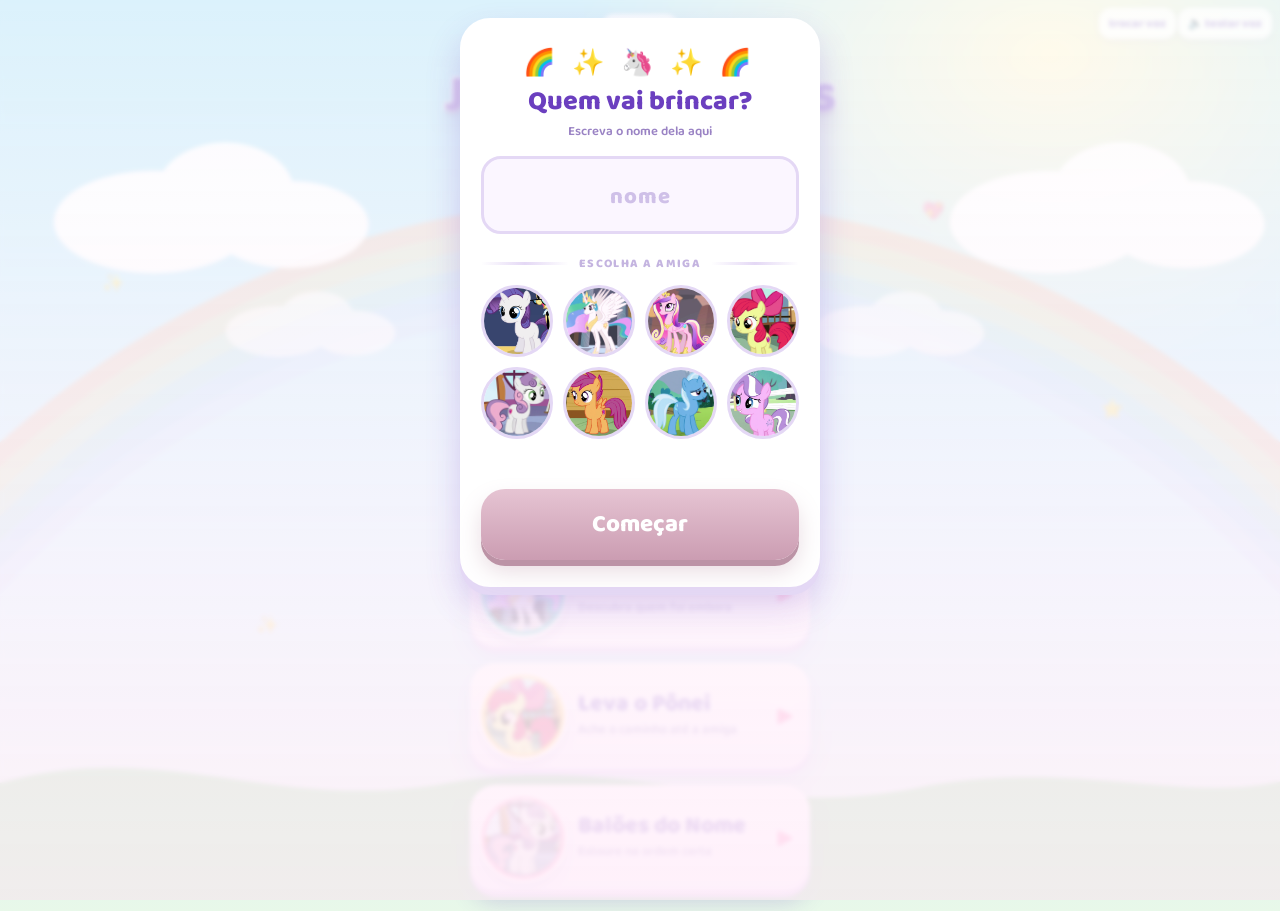
==== index.html @ 8e6395ed "Update index.html" ====
<!DOCTYPE html>
<html lang="pt-BR">
<head>
<meta charset="UTF-8">
<meta name="viewport" content="width=device-width, initial-scale=1.0, maximum-scale=1.0, user-scalable=no, viewport-fit=cover">
<meta name="robots" content="noindex, nofollow">
<title>Jogos dos Pôneis</title>
<link rel="preconnect" href="https://fonts.googleapis.com">
<link rel="preconnect" href="https://fonts.gstatic.com" crossorigin>
<link href="https://fonts.googleapis.com/css2?family=Baloo+2:wght@600;800&display=swap" rel="stylesheet">
<style>
:root{
  --lilas:#EFE3FF; --rosa-claro:#FFE4F2;
  --roxo:#6B3FBF; --roxo-escuro:#4A2A87;
  --rosa:#FF6FB0; --turquesa:#35CFC9; --amarelo:#FFD34A;
  --texto:#40276E;
}
*{ box-sizing:border-box; margin:0; padding:0; -webkit-tap-highlight-color:transparent; }
html,body{ min-height:100%; }
body{
  font-family:'Baloo 2','Segoe UI Rounded','SF Pro Rounded',system-ui,sans-serif;
  color:var(--texto);
  background:
    radial-gradient(1200px 600px at 20% -10%, #FFF6C9 0%, transparent 55%),
    linear-gradient(160deg, var(--lilas) 0%, var(--rosa-claro) 100%);
  display:flex; flex-direction:column; align-items:center;
  padding:calc(14px + env(safe-area-inset-top)) 14px calc(20px + env(safe-area-inset-bottom));
  user-select:none;
}

.titulo{
  font-size:clamp(32px,10vw,52px); font-weight:800; line-height:.95;
  color:var(--roxo); text-align:center; margin-top:26px;
  text-shadow:0 3px 0 #fff, 0 6px 14px rgba(107,63,191,.25);
}
.subtitulo{ font-size:16px; font-weight:600; color:#8A6FBF; margin:6px 0 24px; text-align:center; }

.jogos{ display:flex; flex-direction:column; gap:16px; width:100%; max-width:340px; }

.jogo{
  display:flex; align-items:center; gap:14px;
  width:100%; padding:12px 16px 12px 12px; border:none; border-radius:26px;
  cursor:pointer; font-family:inherit; text-align:left;
  background:linear-gradient(180deg,#FFFFFF 0%,#F8F0FF 100%);
  box-shadow:0 6px 0 #D9C6F2, 0 12px 22px rgba(107,63,191,.2);
  transition:transform .1s ease, box-shadow .1s ease;
}
.jogo:active{ transform:translateY(5px); box-shadow:0 1px 0 #D9C6F2; }

.retrato{
  flex:0 0 auto; width:82px; height:82px; border-radius:20px;
  display:flex; align-items:center; justify-content:center; overflow:hidden;
  border:3px solid var(--amarelo); background:#FFF6C9;
}
.retrato img{ width:100%; height:100%; object-fit:contain; padding:4px; }
.retrato .fallback{ font-size:38px; }

.jogo .texto{ flex:1; min-width:0; }
.jogo .nome{ display:block; font-size:23px; font-weight:800; color:var(--roxo); line-height:1.05; }
.jogo .como{ display:block; font-size:13px; font-weight:600; color:#9A83C4; margin-top:3px; }
.jogo .seta{ font-size:26px; color:var(--rosa); flex:0 0 auto; }

.jogo[data-cor="rosa"] .retrato{ border-color:var(--rosa); background:#FFE4F2; }
.jogo[data-cor="turq"] .retrato{ border-color:var(--turquesa); background:#D8F7F0; }

/* voz */
#btnStatus, #btnTrocaVoz{
  position:fixed; top:calc(8px + env(safe-area-inset-top)); z-index:40;
  border:none; border-radius:12px; cursor:pointer;
  font-family:inherit; font-weight:800; font-size:12px; padding:6px 10px;
  background:rgba(255,255,255,.8); color:#8A6FBF;
  box-shadow:0 2px 6px rgba(107,63,191,.14);
}
#btnStatus{ right:8px; }
#btnTrocaVoz{ right:104px; }
#btnStatus[data-ok="sim"]{ background:#D8F7F0; color:#12786F; }
#btnStatus[data-ok="nao"]{ background:#FFDDE6; color:#B02A4A; }
#recado{
  position:fixed; left:8px; right:8px; top:calc(46px + env(safe-area-inset-top)); z-index:45;
  background:#3B1220; color:#FFE6EE; border:2px solid var(--rosa); border-radius:14px;
  padding:10px 12px; font-size:13px; line-height:1.45; cursor:pointer;
  box-shadow:0 8px 24px rgba(0,0,0,.3);
}
#recado.escondida{ display:none; }

@media (prefers-reduced-motion: reduce){
  *{ animation-duration:.01ms !important; transition-duration:.01ms !important; }
}

/* ---------- a amiga recebendo ela ---------- */
.recepcao{
  display:flex; align-items:center; gap:14px;
  width:100%; max-width:340px; margin:0 auto 16px;
  background:rgba(255,255,255,.82); border-radius:26px; padding:12px 16px 12px 12px;
  box-shadow:0 5px 0 #D9C6F2, 0 10px 20px rgba(107,63,191,.18);
}
.recepcao .amiga{
  flex:0 0 auto; width:76px; height:76px; border-radius:50%; overflow:hidden;
  border:3px solid #FFD34A; background:#FFF6C9;
  animation:balanca 3.6s ease-in-out infinite;
}
.recepcao .amiga img{ width:100%; height:100%; object-fit:cover; object-position:center 34%; }
.recepcao .fala{ flex:1; min-width:0; }
.recepcao .oi{ font-size:20px; font-weight:800; color:var(--roxo); line-height:1.1; }
.recepcao .tarefa{ font-size:12px; font-weight:600; color:#9A83C4; margin:4px 0 5px; }

/* ---------- primeira vez: quem vai brincar? ---------- */
#apresentacao{
  position:fixed; inset:0; z-index:120; display:none;
  align-items:center; justify-content:flex-start; flex-direction:column;
  padding:calc(18px + env(safe-area-inset-top)) 16px calc(24px + env(safe-area-inset-bottom));
  text-align:center; overflow-y:auto;
  /* deixa o cenário do fundo aparecer por trás em vez de tapar tudo */
  background:linear-gradient(180deg, rgba(255,255,255,.72) 0%, rgba(255,240,250,.88) 100%);
  backdrop-filter:blur(2px);
}
#apresentacao.visivel{ display:flex; }

.cartao{
  width:100%; max-width:360px;
  background:#fff; border-radius:30px;
  padding:22px 18px 24px;
  box-shadow:0 8px 0 #E4D8F5, 0 18px 34px rgba(107,63,191,.24);
  border:3px solid #fff;
}

#apresentacao .estrelinhas{ font-size:26px; letter-spacing:6px; margin-bottom:2px; }
#apresentacao h2{
  font-size:27px; font-weight:800; color:var(--roxo); line-height:1.1;
  text-shadow:0 2px 0 #fff;
}
#apresentacao p{ font-size:13px; font-weight:600; color:#9A83C4; margin:4px 0 14px; }

/* o campo mostra o nome em letras grandes: ela já sabe escrever o dela,
   e ver a própria letra aparecendo grande faz parte da graça */
#campoNome{
  font-family:inherit; font-size:30px; font-weight:800; text-align:center;
  letter-spacing:2px; color:var(--roxo);
  border:3px solid #E4D8F5; border-radius:20px;
  padding:12px 14px; width:100%; background:#FBF6FF;
  outline:none; transition:border-color .2s ease, box-shadow .2s ease;
}
#campoNome:focus{ border-color:var(--rosa); box-shadow:0 0 0 4px rgba(255,111,176,.22); background:#fff; }
#campoNome::placeholder{ color:#CFC0E8; font-size:22px; letter-spacing:1px; }

.divisor{
  display:flex; align-items:center; gap:10px;
  margin:20px 0 12px; color:#C4B4E0; font-size:12px; font-weight:800;
  text-transform:uppercase; letter-spacing:.12em;
}
.divisor::before, .divisor::after{
  content:""; flex:1; height:3px; border-radius:2px;
  background:linear-gradient(90deg, transparent, #E4D8F5, transparent);
}

.escolhaAmigas{
  display:grid; grid-template-columns:repeat(4, 1fr); gap:10px;
}
.escolhaAmigas button{
  border:3px solid #E4D8F5; background:#FBF6FF; border-radius:50%;
  aspect-ratio:1; width:100%; padding:0; overflow:hidden; cursor:pointer;
  transition:transform .15s ease, border-color .15s ease, box-shadow .15s ease;
}
.escolhaAmigas button:active{ transform:scale(.94); }
.escolhaAmigas button.marcada{
  border-color:var(--rosa);
  box-shadow:0 0 0 5px rgba(255,111,176,.28), 0 4px 10px rgba(196,58,121,.3);
  transform:scale(1.08);
}
.escolhaAmigas img{ width:100%; height:100%; object-fit:cover; object-position:center 34%; }

#nomeDaAmiga{
  min-height:22px; margin-top:10px;
  font-size:16px; font-weight:800; color:var(--rosa);
}

/* o botão existia com a classe .botao, que nunca foi definida nesta
   página — por isso saía o botão cru do navegador */
#btnComecar{
  margin-top:18px; width:100%;
  border:none; border-radius:24px; cursor:pointer;
  font-family:inherit; font-weight:800; font-size:24px; color:#fff;
  padding:16px 20px;
  background:linear-gradient(180deg, #FF8FC0 0%, #E3488F 100%);
  box-shadow:0 6px 0 #C43A79, 0 12px 22px rgba(196,58,121,.32);
  transition:transform .1s ease, box-shadow .1s ease, filter .2s ease;
}
#btnComecar:active{ transform:translateY(5px); box-shadow:0 1px 0 #C43A79; }
#btnComecar.esperando{ filter:grayscale(.5) opacity(.6); }
</style>
<link rel="stylesheet" href="cenario.css">
</head>
<body>
<div class="cenario-chao"></div>
<div class="cenario-brilho" style="left:8%;  top:30%; animation-delay:0s">✨</div>
<div class="cenario-brilho" style="left:86%; top:44%; animation-delay:1.6s">⭐</div>
<div class="cenario-brilho" style="left:20%; top:68%; animation-delay:3.1s">✨</div>
<div class="cenario-brilho" style="left:72%; top:22%; animation-delay:4.4s">💖</div>

<button id="btnStatus" data-ok="?">🔈 testar voz</button>
<button id="btnTrocaVoz">trocar voz</button>
<div id="recado" class="escondida"></div>

<h1 class="titulo">Jogos dos Pôneis</h1>
<p class="subtitulo">Escolha uma brincadeira</p>

<div class="recepcao" id="recepcao" style="display:none">
  <span class="amiga" id="amigaFoto"></span>
  <span class="fala">
    <span class="oi" id="amigaOi">Oi!</span>
    <span class="tarefa" id="amigaTarefa"></span>
    <span id="fitaAqui"></span>
  </span>
</div>

<div class="jogos">

  <button class="jogo" data-cor="turq" data-pagina="album.html"
          data-fala="Seu álbum de pôneis!">
    <span class="retrato"><img src="imagens/Princesa Cadance.png" alt=""></span>
    <span class="texto">
      <span class="nome">Meu Álbum</span>
      <span class="como" id="quantasTenho">Suas pôneis</span>
    </span>
    <span class="seta" aria-hidden="true">▶</span>
  </button>


  <button class="jogo" data-cor="roxo" data-pagina="memoria.html"
          data-fala="Jogo da memória! Ache os dois pôneis iguais.">
    <span class="retrato"><img src="imagens/Rarity.png" alt=""></span>
    <span class="texto">
      <span class="nome">Jogo da Memória</span>
      <span class="como">Ache os dois iguais</span>
    </span>
    <span class="seta" aria-hidden="true">▶</span>
  </button>

  <button class="jogo" data-cor="rosa" data-pagina="poneis.html?modo=cade"
          data-fala="Cadê o pônei?">
    <span class="retrato"><img src="imagens/Trixie.png" alt=""></span>
    <span class="texto">
      <span class="nome">Cadê o Pônei?</span>
      <span class="como">Eu falo, você acha</span>
    </span>
    <span class="seta" aria-hidden="true">▶</span>
  </button>

  <button class="jogo" data-cor="turq" data-pagina="poneis.html?modo=sumiu"
          data-fala="Quem sumiu?">
    <span class="retrato"><img src="imagens/Princesa Celestia.png" alt=""></span>
    <span class="texto">
      <span class="nome">Quem Sumiu?</span>
      <span class="como">Descubra quem foi embora</span>
    </span>
    <span class="seta" aria-hidden="true">▶</span>
  </button>

  <button class="jogo" data-cor="roxo" data-pagina="labirinto.html"
          data-fala="Leva o pônei! Arraste o dedo pelo caminho até a amiga.">
    <span class="retrato"><img src="imagens/Apple Bloom.png" alt=""></span>
    <span class="texto">
      <span class="nome">Leva o Pônei</span>
      <span class="como">Ache o caminho até a amiga</span>
    </span>
    <span class="seta" aria-hidden="true">▶</span>
  </button>

  <button class="jogo" data-cor="rosa" data-pagina="nome.html"
          data-fala="Balões do nome! Estoura os balões e escreve o seu nome.">
    <span class="retrato"><img src="imagens/Sweetie Belle.png" alt=""></span>
    <span class="texto">
      <span class="nome">Balões do Nome</span>
      <span class="como">Estoure na ordem certa</span>
    </span>
    <span class="seta" aria-hidden="true">▶</span>
  </button>

</div>

<div id="apresentacao">
  <div class="cartao">
    <div class="estrelinhas" aria-hidden="true">🌈 ✨ 🦄 ✨ 🌈</div>
    <h2>Quem vai brincar?</h2>
    <p>Escreva o nome dela aqui</p>
    <input id="campoNome" maxlength="14" placeholder="nome" autocomplete="off"
           autocapitalize="words" spellcheck="false">

    <div class="divisor">escolha a amiga</div>
    <div class="escolhaAmigas" id="escolhaAmigas"></div>
    <div id="nomeDaAmiga"></div>

    <button id="btnComecar" class="esperando">Começar</button>
  </div>
</div>

<script src="frases.js"></script>
<script src="voz.js"></script>
<script src="perfil.js"></script>
<script src="album.js"></script>
<script>
/* se a imagem do retrato não carregar, entra um emoji no lugar
   (mesma ideia do relatório de imagens: nada quebra pela metade) */
const RESERVA = ["📖", "🃏", "🔍", "❓", "🌀", "🎈"];
document.querySelectorAll(".retrato img").forEach((img, i) => {
  img.addEventListener("error", () => {
    const s = document.createElement("span");
    s.className = "fallback";
    s.textContent = RESERVA[i] || "🦄";
    img.replaceWith(s);
  });
});

/* qualquer erro de código aparece na tela, sem precisar de dev tools */
addEventListener("error", e => {
  const r = document.getElementById("recado");
  if(!r) return;
  r.textContent = "Erro: " + e.message + (e.filename ? "  (" + e.filename.split("/").pop() + ":" + e.lineno + ")" : "");
  r.classList.remove("escondida");
});

/* aviso sobre o voz.js removido: ele falava de voz, que não existe
   mais, e apontava para um caminho que nem é mais usado */

/* ===================================================================
   PERFIL: primeira vez, e a recepção da amiga
   =================================================================== */
injetaEstiloPerfil();

let amigaEscolhida = null;

function montaEscolha(){
  const cx = document.getElementById("escolhaAmigas");
  cx.innerHTML = "";
  AMIGAS.forEach(nome => {
    const b = document.createElement("button");
    b.innerHTML = '<img src="imagens/' + encodeURIComponent(nome) + '.png" alt="' + nome + '">';
    b.addEventListener("click", () => {
      amigaEscolhida = nome;
      cx.querySelectorAll("button").forEach(x => x.classList.remove("marcada"));
      b.classList.add("marcada");
      // ela não lê ainda, mas o pai precisa saber quem escolheu
      document.getElementById("nomeDaAmiga").textContent = nome;
      if(typeof somToque === "function") somToque();
      confereBotao();
    });
    cx.appendChild(b);
  });
}

/* o botão só ganha cor quando há nome e amiga escolhidos — assim ele
   não parece quebrado quando o toque não faz nada */
function confereBotao(){
  const pronto = document.getElementById("campoNome").value.trim() !== "" && amigaEscolhida;
  document.getElementById("btnComecar").classList.toggle("esperando", !pronto);
}

function abreApresentacao(){
  montaEscolha();
  document.getElementById("campoNome").addEventListener("input", confereBotao);
  document.getElementById("apresentacao").classList.add("visivel");
}

document.getElementById("btnComecar").addEventListener("click", () => {
  const nome = document.getElementById("campoNome").value.trim();
  if(!nome){ document.getElementById("campoNome").focus(); return; }
  if(!amigaEscolhida) amigaEscolhida = AMIGAS[0];

  const p = perfil();
  p.nome = nome;
  p.amiga = amigaEscolhida;
  salvaPerfil(p);

  document.getElementById("apresentacao").classList.remove("visivel");
  mostraRecepcao();
  if(typeof somVitoria === "function") somVitoria();
});

function mostraRecepcao(){
  if(!temPerfil()) return;
  const m = missao();
  const feito = m.feitos >= DESAFIOS_POR_DIA;

  document.getElementById("amigaFoto").innerHTML =
    '<img src="' + imgDaAmiga() + '" alt="' + amigaDela() + '">';
  document.getElementById("amigaOi").textContent = "Oi, " + nomeDela() + "!";
  document.getElementById("amigaTarefa").textContent = feito
    ? "Missão de hoje cumprida!"
    : "Faltam " + (DESAFIOS_POR_DIA - m.feitos) + " brincadeiras hoje";
  document.getElementById("fitaAqui").innerHTML = fitaDaMissao();
  document.getElementById("recepcao").style.display = "flex";
}

if(temPerfil()) mostraRecepcao(); else abreApresentacao();

/* a amiga fala no primeiro toque da tela — antes disso o celular
   não deixa sair som nenhum */
let jaSaudou = false;
addEventListener("pointerdown", () => {
  if(jaSaudou || !temPerfil()) return;
  jaSaudou = true;
  const m = missao();
  if(typeof fala !== "function") return;
  fala(m.feitos >= DESAFIOS_POR_DIA
    ? "Oi " + nomeDela() + "! Você já fez tudo hoje. Quer brincar mais?"
    : "Oi " + nomeDela() + "! Faltam " + (DESAFIOS_POR_DIA - m.feitos) + " brincadeiras para terminar a missão de hoje.");
}, { once:false });

/* o menu mostra quantas ela já tem — o progresso fica visível na abertura */
try{
  const q = document.getElementById("quantasTenho");
  if(q && typeof quantasTem === "function") q.textContent = quantasTem() + " de " + totalDoAlbum() + " pôneis";
}catch(e){}

document.querySelectorAll(".jogo").forEach(b => {
  b.addEventListener("click", () => {
    const destino = b.dataset.pagina;

    // a espera de 900ms existia para a fala começar antes de trocar de
    // página. Sem falas, era só lentidão no toque.
    try{ if(typeof somToque === "function") somToque(); }catch(e){}

    setTimeout(() => { location.href = destino; }, 120);
  });
});
</script>
</body>
</html>
---- cenario.css ----
/* ============================================================
   CENÁRIO  —  a camada visual compartilhada por todas as páginas

   Tudo aqui é CSS e SVG embutido: nenhuma imagem nova, nada para
   baixar, nada que possa faltar no servidor. As animações usam só
   transform e opacity, que o celular resolve na placa de vídeo —
   animar posição ou tamanho travaria em aparelho fraco.

   As camadas ficam em position:fixed atrás do conteúdo, então
   nenhuma página precisou mudar de estrutura: basta a linha
   <link rel="stylesheet" href="cenario.css"> depois do estilo próprio.
   ============================================================ */

:root{
  --ceu-alto:  #7FCFF2;
  --ceu-baixo: #C8EEFF;
  --morro:     #86D68F;
  --morro-fundo:#5FBF7A;
  --sol:       #FFF0B8;
}

/* ---------- 1. o céu ---------- */
html{
  min-height:100%;
  background:
    radial-gradient(60vw 40vw at 82% 6%, var(--sol) 0%, rgba(255,240,184,0) 62%),
    linear-gradient(180deg, var(--ceu-alto) 0%, var(--ceu-baixo) 62%, #E8F8E9 100%);
}
body{ background:transparent !important; }

/* ---------- 2. arco-íris ao fundo ---------- */
/* faixas concentricas com máscara: só a parte de cima do anel aparece */
body::before{
  content:"";
  position:fixed; left:50%; top:22vh;
  width:150vmax; height:150vmax; transform:translate(-50%,0);
  border-radius:50%;
  background:
    repeating-conic-gradient(from 180deg at 50% 50%,
      rgba(255,105,120,.30) 0deg 0deg);
  box-shadow:
    inset 0 0 0 1.4vmax rgba(255,110,120,.34),
    inset 0 0 0 2.8vmax rgba(255,178,90,.32),
    inset 0 0 0 4.2vmax rgba(255,228,120,.30),
    inset 0 0 0 5.6vmax rgba(140,220,150,.28),
    inset 0 0 0 7.0vmax rgba(120,190,240,.28),
    inset 0 0 0 8.4vmax rgba(170,150,230,.26);
  background:none;
  opacity:.75;
  pointer-events:none; z-index:-3;
  animation:arcoRespira 9s ease-in-out infinite;
}
@keyframes arcoRespira{
  0%,100%{ opacity:.62; }
  50%    { opacity:.85; }
}

/* ---------- 3. nuvens ---------- */
/* ANTES isto animava background-position, que obriga o navegador a
   redesenhar a tela inteira a cada quadro. O celular descarta esse tipo
   de animação para poupar bateria — por isso ficava parado no aparelho
   e andava no PC.

   Agora são duas faixas que deslizam com transform: a placa de vídeo
   resolve sozinha, sem redesenhar nada. Cada faixa tem 200% de largura
   com o desenho repetido, então deslocar metade dela emenda perfeito e
   o laço fica invisível.

   As faixas são pseudo-elementos de .cenario-chao só para não precisar
   mexer no HTML das cinco páginas. Com position:fixed elas escapam do
   tamanho do pai e ocupam a tela toda. */
.cenario-chao::before,
.cenario-chao::after{
  content:"";
  position:fixed; left:0;
  width:200vmax; height:16vmax;
  pointer-events:none; z-index:-2;
  background-repeat:repeat-x;
  background-size:70vmax 16vmax;
  will-change:transform;
}
.cenario-chao::before{
  top:11vh;
  background-image:url("data:image/svg+xml,%3Csvg xmlns='http://www.w3.org/2000/svg' viewBox='0 0 700 160'%3E%3Cg fill='%23ffffff' opacity='.92'%3E%3Cellipse cx='120' cy='96' rx='78' ry='40'/%3E%3Cellipse cx='176' cy='74' rx='54' ry='40'/%3E%3Cellipse cx='226' cy='98' rx='62' ry='34'/%3E%3Cellipse cx='470' cy='58' rx='60' ry='30'/%3E%3Cellipse cx='516' cy='42' rx='42' ry='30'/%3E%3Cellipse cx='558' cy='60' rx='48' ry='26'/%3E%3C/g%3E%3C/svg%3E");
  animation:nuvemDesliza 70s linear infinite;
}
.cenario-chao::after{
  top:29vh;
  background-size:46vmax 10vmax;
  opacity:.62;
  animation:nuvemDesliza 115s linear infinite;
  background-image:url("data:image/svg+xml,%3Csvg xmlns='http://www.w3.org/2000/svg' viewBox='0 0 700 160'%3E%3Cg fill='%23ffffff'%3E%3Cellipse cx='330' cy='88' rx='66' ry='32'/%3E%3Cellipse cx='378' cy='70' rx='46' ry='32'/%3E%3Cellipse cx='424' cy='90' rx='52' ry='28'/%3E%3C/g%3E%3C/svg%3E");
}
@keyframes nuvemDesliza{
  from{ transform:translate3d(0,0,0); }
  to  { transform:translate3d(-100vmax,0,0); }
}

/* ---------- 4. colinas ---------- */
.cenario-chao{
  position:fixed; left:0; right:0; bottom:0; height:26vh;
  pointer-events:none; z-index:-1;
  background-repeat:no-repeat, no-repeat;
  background-position:bottom, bottom;
  background-size:100% 100%, 100% 78%;
  background-image:
    url("data:image/svg+xml,%3Csvg xmlns='http://www.w3.org/2000/svg' viewBox='0 0 1200 300' preserveAspectRatio='none'%3E%3Cpath fill='%2386D68F' d='M0 150 C 150 90 260 190 420 150 C 580 110 700 200 860 156 C 1000 118 1110 176 1200 148 L1200 300 L0 300 Z'/%3E%3C/svg%3E"),
    url("data:image/svg+xml,%3Csvg xmlns='http://www.w3.org/2000/svg' viewBox='0 0 1200 300' preserveAspectRatio='none'%3E%3Cpath fill='%235FBF7A' opacity='.85' d='M0 190 C 180 120 300 210 480 178 C 660 146 800 216 980 180 C 1090 158 1150 196 1200 182 L1200 300 L0 300 Z'/%3E%3C/svg%3E");
}

/* ---------- 5. brilhinhos flutuando ---------- */
.cenario-brilho{
  position:fixed; pointer-events:none; z-index:-1;
  font-size:18px; opacity:.75;
  animation:flutua 7s ease-in-out infinite;
}
@keyframes flutua{
  0%,100%{ transform:translateY(0) rotate(0deg);   opacity:.35; }
  50%    { transform:translateY(-22px) rotate(14deg); opacity:.9; }
}

/* ============================================================
   6. REALCE DOS ELEMENTOS QUE JÁ EXISTEM
   Só melhora o que as páginas já usam — nada de estrutura nova.
   ============================================================ */

/* título com contorno branco: destaca sobre qualquer fundo */
.titulo{
  -webkit-text-stroke:3px #fff;
  paint-order:stroke fill;
  letter-spacing:-.01em;
  /* text-shadow em vez de filter: o título também é animado, e filtro em
     elemento animado cria superfície reprocessada a cada quadro — o celular
     descarta a animação. Foi o que travou a maçã e a chave. */
  text-shadow:0 5px 0 rgba(74,42,135,.22), 0 12px 18px rgba(74,42,135,.28);
  animation:tituloPula 4.5s ease-in-out infinite;
}
@keyframes tituloPula{
  0%,100%{ transform:translateY(0) rotate(-1deg); }
  50%    { transform:translateY(-6px) rotate(1deg); }
}

/* brilho de vidro em cima dos botões — o truque que dá cara de app */
.botao, .nivel, .jogo, .seta, .ficha{
  position:relative;
  overflow:hidden;
  isolation:isolate;
}
.botao::before, .nivel::before, .jogo::before, .seta::before{
  content:"";
  position:absolute; left:0; right:0; top:0; height:46%;
  border-radius:inherit;
  background:linear-gradient(180deg, rgba(255,255,255,.42) 0%, rgba(255,255,255,0) 100%);
  pointer-events:none;
}

/* varredura de luz atravessando o botão de tempos em tempos */
.jogo::after, .botao::after{
  content:"";
  position:absolute; top:-60%; bottom:-60%; width:36%;
  left:-50%;
  background:linear-gradient(100deg, rgba(255,255,255,0) 0%, rgba(255,255,255,.55) 50%, rgba(255,255,255,0) 100%);
  transform:skewX(-18deg);
  pointer-events:none;
  animation:varre 5.5s ease-in-out infinite;
}
/* também precisou sair de 'left' para 'transform': animar left obriga o
   navegador a recalcular o layout a cada quadro, e o celular descarta.
   500% da própria largura equivale ao trajeto de -50% até 130% do botão. */
@keyframes varre{
  0%, 62%  { transform:translate3d(0,0,0)    skewX(-18deg); }
  86%, 100%{ transform:translate3d(500%,0,0) skewX(-18deg); }
}

/* as opções do menu entram deslizando, uma depois da outra */
.jogos .jogo{ animation:entraDeBaixo .5s cubic-bezier(.2,1.3,.4,1) both; }
.jogos .jogo:nth-child(1){ animation-delay:.05s; }
.jogos .jogo:nth-child(2){ animation-delay:.13s; }
.jogos .jogo:nth-child(3){ animation-delay:.21s; }
.jogos .jogo:nth-child(4){ animation-delay:.29s; }
.jogos .jogo:nth-child(5){ animation-delay:.37s; }
@keyframes entraDeBaixo{
  from{ transform:translateY(26px) scale(.94); opacity:0; }
  to  { transform:translateY(0) scale(1); opacity:1; }
}

/* o retrato do menu ganha vida própria */
.jogo .retrato{ animation:balanca 3.6s ease-in-out infinite; }
.jogo:nth-child(even) .retrato{ animation-delay:.9s; }
@keyframes balanca{
  0%,100%{ transform:rotate(-3deg) scale(1); }
  50%    { transform:rotate(3deg) scale(1.05); }
}

/* cartas do álbum que ela ainda não tem: um leve pulsar de mistério */
.ficha.falta .foto img{ animation:misterio 3.2s ease-in-out infinite; }
@keyframes misterio{
  0%,100%{ opacity:.22; }
  50%    { opacity:.4; }
}

/* respeita quem prefere menos movimento (e poupa bateria) */
/* Respeita "Reduzir movimento" do sistema — mas o pai pode forçar as
   animações pela chave na barra de aviso, que põe .animar-sempre no <html>.
   Quem ligou a preferência foi ele, no aparelho, não a criança. */
@media (prefers-reduced-motion: reduce){
  html:not(.animar-sempre) *,
  html:not(.animar-sempre) body::before,
  html:not(.animar-sempre) body::after{
    animation:none !important;
  }
}

/* ============================================================
   7. MEDALHÕES REDONDOS

   As imagens da wiki são quadros da série: 261 das 263 têm fundo
   sólido, com cenário atrás do personagem. Recortar o pônei do
   cenário automaticamente não é viável — o fundo não é cor chapada.

   A saída é enquadrar: corta em círculo com object-fit:cover e
   põe um anel em volta. O pedaço de cenário que sobra vira moldura,
   e o quadrado desaparece.
   ============================================================ */

/* retratos do menu */
.jogo .retrato{
  border-radius:50% !important;
  padding:0 !important;
  overflow:hidden;
  box-shadow:0 0 0 4px #fff, 0 6px 14px rgba(74,42,135,.3);
}
.jogo .retrato img{
  width:100% !important; height:100% !important;
  object-fit:cover !important; object-position:center 34%;
  padding:0 !important; border-radius:50%;
}

/* cartas do jogo da memória */
.frente img{
  border-radius:50% !important;
  object-fit:cover !important; object-position:center 34%;
  width:82% !important; height:auto !important;
  aspect-ratio:1; margin:6% auto 0;
  padding:0 !important;
  box-shadow:0 0 0 3px #fff, 0 3px 8px rgba(74,42,135,.28);
}

/* fichas do álbum */
.ficha .foto{ padding:6px; }
.ficha .foto img{
  border-radius:50% !important;
  object-fit:cover !important; object-position:center 34%;
  padding:0 !important;
  box-shadow:0 0 0 3px #fff, 0 3px 7px rgba(74,42,135,.22);
}
.ficha.falta .foto img{ box-shadow:none; }

/* tela do prêmio */
#premio .moldura{ border-radius:50% !important; }
#premio .moldura img{
  border-radius:50% !important;
  object-fit:cover !important; object-position:center 34%;
  padding:0 !important;
}

/* ============================================================
   8. O LABIRINTO DEIXA DE SER GRADE DE CAIXAS

   O chão vira grama em ladrilhos arredondados, as paredes ganham
   ponta redonda, e os dois pôneis viram fichas circulares que
   flutuam acima do tabuleiro em vez de preencher a célula.
   ============================================================ */

#labirinto{
  /* o JS define width = colunas x lado; com border-box o padding comeria
     essa medida e as células vazariam para fora do tabuleiro */
  box-sizing:content-box !important;
  padding:6px;
  border-radius:26px;
  background:linear-gradient(180deg, var(--moldura-clara, #E8D5AE) 0%, var(--moldura-escura, #DCC79A) 100%);
  box-shadow:
    inset 0 3px 10px rgba(140,105,60,.35),
    0 10px 26px rgba(74,42,135,.28),
    0 0 0 6px rgba(255,255,255,.75);
}

/* ------------------------------------------------------------
   O labirinto muda de cenário a cada rodada. As cores vêm de
   variáveis que o labirinto.html troca antes de desenhar; o que
   está aqui é só o desenho e o valor de reserva de cada uma.
   ------------------------------------------------------------ */

/* o chão: um caminho com pedriscos, na cor do cenário da vez */
.celula{
  border:0 !important;
  border-radius:12px !important;
  background:
    radial-gradient(circle at 22% 26%, rgba(255,255,255,.55) 0 12%, transparent 13%),
    radial-gradient(circle at 74% 62%, var(--pedrisco, rgba(160,120,80,.20)) 0 9%, transparent 10%),
    radial-gradient(circle at 45% 82%, var(--pedrisco, rgba(160,120,80,.16)) 0 7%, transparent 8%),
    linear-gradient(160deg, var(--chao-claro, #F6E7C8) 0%, var(--chao-escuro, #EAD6B0) 100%) !important;
  box-shadow:inset 0 2px 4px rgba(0,0,0,.12);
}

/* as paredes: topo claro, base escura e textura salpicada */
.parede{
  position:absolute; z-index:2; pointer-events:none;
  background:
    radial-gradient(circle at 30% 30%, rgba(255,255,255,.45) 0 16%, transparent 17%),
    radial-gradient(circle at 68% 62%, var(--parede-sombra, rgba(20,90,45,.35)) 0 14%, transparent 15%),
    radial-gradient(circle at 12% 74%, var(--parede-sombra, rgba(20,90,45,.28)) 0 12%, transparent 13%),
    radial-gradient(circle at 88% 22%, rgba(255,255,255,.3) 0 12%, transparent 13%),
    linear-gradient(180deg,
      var(--parede-topo,  #63C36F) 0%,
      var(--parede-meio,  #3E9A54) 55%,
      var(--parede-base,  #2E7A41) 100%);
  box-shadow:
    inset 0 2px 0 rgba(255,255,255,.4),
    inset 0 -2px 0 rgba(0,0,0,.28),
    0 2px 4px rgba(0,0,0,.28);
}
.celula.chegada{
  background:radial-gradient(circle at 50% 45%, #FFFCE0 0%, #FFE07A 78%) !important;
  box-shadow:inset 0 0 12px rgba(230,160,30,.45);
  position:relative;
}
/* o pulsar da chegada é uma camada por cima que só muda de opacidade;
   animar box-shadow direto obrigaria o navegador a repintar a célula */
.celula.chegada::after{
  content:"";
  position:absolute; inset:0; border-radius:inherit;
  background:radial-gradient(circle at 50% 50%, rgba(255,225,120,.9) 0%, rgba(255,215,90,0) 70%);
  animation:chegadaBrilha 1.5s ease-in-out infinite;
  pointer-events:none;
}
@keyframes chegadaBrilha{
  0%,100%{ opacity:.25; }
  50%    { opacity:1; }
}

/* Os pôneis cabem DENTRO da célula.

   Antes o anel era box-shadow, que cresce para fora do elemento: a
   imagem já tinha 104% da célula e cada anel somava mais 7px em volta,
   então o medalhão ficava quase o dobro da casa do labirinto.

   Agora o anel branco é uma borda com box-sizing:border-box, ou seja,
   desenhada por dentro dos 100%. Só o fio colorido de 2px fica de fora. */
#poneiz, #amiga{ overflow:visible; padding:4%; }
#poneiz img, #amiga img{
  width:100% !important; height:100% !important;
  object-fit:cover !important; object-position:center 34%;
  border-radius:50%;
  border:3px solid #fff;
  box-sizing:border-box;
}
#poneiz img{ box-shadow:0 0 0 2px #FF6FB0, 0 3px 8px rgba(60,40,110,.4); }
#amiga  img{ box-shadow:0 0 0 2px #35CFC9, 0 3px 8px rgba(60,40,110,.4); }

/* setas maiores e mais gordinhas */
.seta{ border-radius:26px !important; font-size:30px !important; }
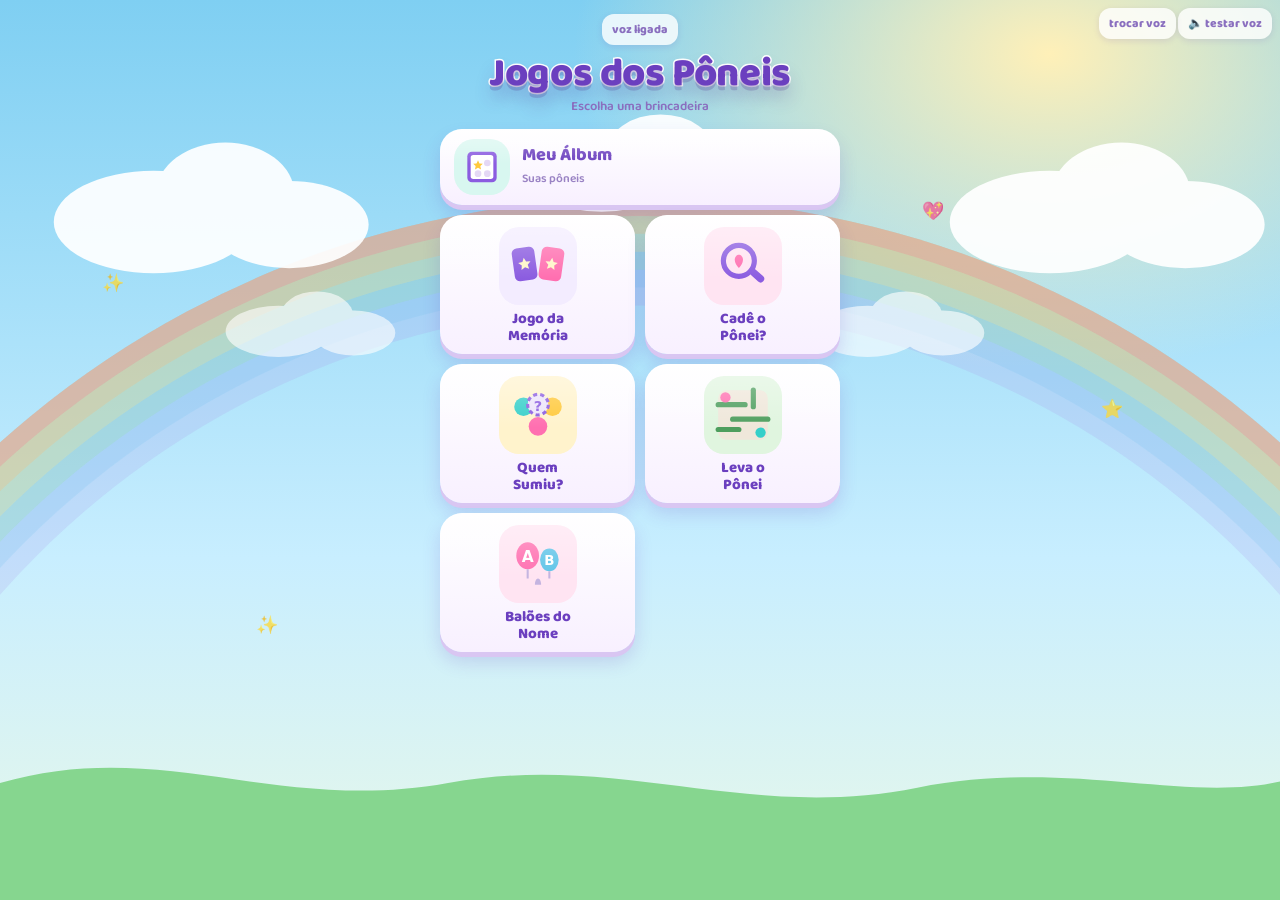
==== commit f1c25ebb: "Update index.html" ====
--- a/index.html
+++ b/index.html
@@ -29,39 +29,58 @@
 }
 
 .titulo{
-  font-size:clamp(32px,10vw,52px); font-weight:800; line-height:.95;
-  color:var(--roxo); text-align:center; margin-top:26px;
+  font-size:clamp(26px,7.5vw,40px); font-weight:800; line-height:.95;
+  color:var(--roxo); text-align:center; margin-top:10px;
   text-shadow:0 3px 0 #fff, 0 6px 14px rgba(107,63,191,.25);
 }
-.subtitulo{ font-size:16px; font-weight:600; color:#8A6FBF; margin:6px 0 24px; text-align:center; }
-
-.jogos{ display:flex; flex-direction:column; gap:16px; width:100%; max-width:340px; }
+.subtitulo{ font-size:13px; font-weight:600; color:#8A6FBF; margin:3px 0 12px; text-align:center; }
+
+/* ---------- grade de jogos ----------
+   Antes eram sete cartões largos empilhados, o que dava um scroll
+   enorme no celular. Duas colunas cabem seis jogos em três fileiras. */
+.jogos{
+  display:grid; grid-template-columns:1fr 1fr; gap:10px;
+  width:100%; max-width:400px;
+}
 
 .jogo{
-  display:flex; align-items:center; gap:14px;
-  width:100%; padding:12px 16px 12px 12px; border:none; border-radius:26px;
-  cursor:pointer; font-family:inherit; text-align:left;
+  display:flex; flex-direction:column; align-items:center; justify-content:flex-start;
+  gap:6px; padding:12px 8px 10px; border:none; border-radius:22px;
+  cursor:pointer; font-family:inherit; text-align:center;
   background:linear-gradient(180deg,#FFFFFF 0%,#F8F0FF 100%);
-  box-shadow:0 6px 0 #D9C6F2, 0 12px 22px rgba(107,63,191,.2);
+  box-shadow:0 5px 0 #D9C6F2, 0 10px 18px rgba(107,63,191,.18);
   transition:transform .1s ease, box-shadow .1s ease;
 }
-.jogo:active{ transform:translateY(5px); box-shadow:0 1px 0 #D9C6F2; }
-
-.retrato{
-  flex:0 0 auto; width:82px; height:82px; border-radius:20px;
-  display:flex; align-items:center; justify-content:center; overflow:hidden;
-  border:3px solid var(--amarelo); background:#FFF6C9;
-}
-.retrato img{ width:100%; height:100%; object-fit:contain; padding:4px; }
-.retrato .fallback{ font-size:38px; }
-
-.jogo .texto{ flex:1; min-width:0; }
-.jogo .nome{ display:block; font-size:23px; font-weight:800; color:var(--roxo); line-height:1.05; }
-.jogo .como{ display:block; font-size:13px; font-weight:600; color:#9A83C4; margin-top:3px; }
-.jogo .seta{ font-size:26px; color:var(--rosa); flex:0 0 auto; }
-
-.jogo[data-cor="rosa"] .retrato{ border-color:var(--rosa); background:#FFE4F2; }
-.jogo[data-cor="turq"] .retrato{ border-color:var(--turquesa); background:#D8F7F0; }
+.jogo:active{ transform:translateY(4px); box-shadow:0 1px 0 #D9C6F2; }
+
+/* o ícone é a identidade do jogo: ela não lê, então a figura precisa
+   dizer sozinha qual brincadeira é */
+.jogo .icone{
+  width:100%; max-width:78px; aspect-ratio:1;
+  display:flex; align-items:center; justify-content:center;
+  border-radius:20px; padding:8px;
+  background:#F3ECFF;
+}
+.jogo .icone svg{ width:100%; height:100%; }
+.jogo .nome{ font-size:15px; font-weight:800; color:var(--roxo); line-height:1.1; }
+.jogo .como{ display:none; }          /* a legenda escrita não serve para ela */
+
+.jogo[data-cor="rosa"] .icone{ background:#FFE4F2; }
+.jogo[data-cor="turq"] .icone{ background:#D8F7F0; }
+.jogo[data-cor="amar"] .icone{ background:#FFF3CC; }
+.jogo[data-cor="verde"] .icone{ background:#E0F5DF; }
+
+/* o álbum ocupa a largura toda: é o painel de progresso, não um jogo */
+.jogo.largo{
+  grid-column:1 / -1;
+  flex-direction:row; align-items:center; gap:12px;
+  padding:10px 14px; text-align:left;
+}
+.jogo.largo .icone{ width:56px; max-width:56px; flex:0 0 auto; }
+.jogo.largo .nome{ font-size:18px; }
+.jogo.largo .como{ display:block; font-size:12px; font-weight:600; color:#9A83C4; margin-top:2px; }
+.jogo.largo .seta{ margin-left:auto; font-size:22px; color:var(--rosa); }
+.jogo .seta{ display:none; }
 
 /* voz */
 #btnStatus, #btnTrocaVoz{
@@ -83,26 +102,39 @@
 }
 #recado.escondida{ display:none; }
 
+/* telas baixas (iPhone SE e parecidos): aperta o cabeçalho e os ícones
+   para os seis jogos caberem sem rolagem */
+@media (max-height: 720px){
+  .titulo{ font-size:24px; margin-top:4px; }
+  .subtitulo{ display:none; }
+  .recepcao{ padding:6px 12px 6px 6px; margin-bottom:8px; }
+  .recepcao .amiga{ width:48px; height:48px; }
+  .jogo{ padding:8px 6px 8px; gap:4px; }
+  .jogo .icone{ max-width:58px; padding:6px; }
+  .jogo .nome{ font-size:14px; }
+  .jogo.largo .icone{ width:46px; max-width:46px; }
+}
+
 @media (prefers-reduced-motion: reduce){
   *{ animation-duration:.01ms !important; transition-duration:.01ms !important; }
 }
 
 /* ---------- a amiga recebendo ela ---------- */
 .recepcao{
-  display:flex; align-items:center; gap:14px;
-  width:100%; max-width:340px; margin:0 auto 16px;
-  background:rgba(255,255,255,.82); border-radius:26px; padding:12px 16px 12px 12px;
+  display:flex; align-items:center; gap:12px;
+  width:100%; max-width:400px; margin:0 auto 10px;
+  background:rgba(255,255,255,.82); border-radius:22px; padding:8px 14px 8px 8px;
   box-shadow:0 5px 0 #D9C6F2, 0 10px 20px rgba(107,63,191,.18);
 }
 .recepcao .amiga{
-  flex:0 0 auto; width:76px; height:76px; border-radius:50%; overflow:hidden;
+  flex:0 0 auto; width:56px; height:56px; border-radius:50%; overflow:hidden;
   border:3px solid #FFD34A; background:#FFF6C9;
   animation:balanca 3.6s ease-in-out infinite;
 }
 .recepcao .amiga img{ width:100%; height:100%; object-fit:cover; object-position:center 34%; }
 .recepcao .fala{ flex:1; min-width:0; }
-.recepcao .oi{ font-size:20px; font-weight:800; color:var(--roxo); line-height:1.1; }
-.recepcao .tarefa{ font-size:12px; font-weight:600; color:#9A83C4; margin:4px 0 5px; }
+.recepcao .oi{ font-size:17px; font-weight:800; color:var(--roxo); line-height:1.1; }
+.recepcao .tarefa{ font-size:11px; font-weight:600; color:#9A83C4; margin:2px 0 3px; }
 
 /* ---------- primeira vez: quem vai brincar? ---------- */
 #apresentacao{
@@ -215,9 +247,8 @@
 
 <div class="jogos">
 
-  <button class="jogo" data-cor="turq" data-pagina="album.html"
-          data-fala="Seu álbum de pôneis!">
-    <span class="retrato"><img src="imagens/Princesa Cadance.png" alt=""></span>
+  <button class="jogo largo" data-cor="turq" data-pagina="album.html">
+    <span class="icone"><svg viewBox="0 0 60 60"><rect x="8" y="7" width="44" height="46" rx="7" fill="#8B5CE0"/><rect x="13" y="12" width="34" height="36" rx="4" fill="#fff"/><g fill="#FFC93C"><path d="M22 20l2.2 4.6 5 .6-3.7 3.4 1 5-4.5-2.5L17.5 33.6l1-5-3.7-3.4 5-.6z" transform="translate(2 0)"/></g><g fill="#E4D8F5"><circle cx="38" cy="24" r="5"/><circle cx="24" cy="40" r="5"/><circle cx="38" cy="40" r="5"/></g></svg></span>
     <span class="texto">
       <span class="nome">Meu Álbum</span>
       <span class="como" id="quantasTenho">Suas pôneis</span>
@@ -225,55 +256,29 @@
     <span class="seta" aria-hidden="true">▶</span>
   </button>
 
-
-  <button class="jogo" data-cor="roxo" data-pagina="memoria.html"
-          data-fala="Jogo da memória! Ache os dois pôneis iguais.">
-    <span class="retrato"><img src="imagens/Rarity.png" alt=""></span>
-    <span class="texto">
-      <span class="nome">Jogo da Memória</span>
-      <span class="como">Ache os dois iguais</span>
-    </span>
-    <span class="seta" aria-hidden="true">▶</span>
-  </button>
-
-  <button class="jogo" data-cor="rosa" data-pagina="poneis.html?modo=cade"
-          data-fala="Cadê o pônei?">
-    <span class="retrato"><img src="imagens/Trixie.png" alt=""></span>
-    <span class="texto">
-      <span class="nome">Cadê o Pônei?</span>
-      <span class="como">Eu falo, você acha</span>
-    </span>
-    <span class="seta" aria-hidden="true">▶</span>
-  </button>
-
-  <button class="jogo" data-cor="turq" data-pagina="poneis.html?modo=sumiu"
-          data-fala="Quem sumiu?">
-    <span class="retrato"><img src="imagens/Princesa Celestia.png" alt=""></span>
-    <span class="texto">
-      <span class="nome">Quem Sumiu?</span>
-      <span class="como">Descubra quem foi embora</span>
-    </span>
-    <span class="seta" aria-hidden="true">▶</span>
-  </button>
-
-  <button class="jogo" data-cor="roxo" data-pagina="labirinto.html"
-          data-fala="Leva o pônei! Arraste o dedo pelo caminho até a amiga.">
-    <span class="retrato"><img src="imagens/Apple Bloom.png" alt=""></span>
-    <span class="texto">
-      <span class="nome">Leva o Pônei</span>
-      <span class="como">Ache o caminho até a amiga</span>
-    </span>
-    <span class="seta" aria-hidden="true">▶</span>
-  </button>
-
-  <button class="jogo" data-cor="rosa" data-pagina="nome.html"
-          data-fala="Balões do nome! Estoura os balões e escreve o seu nome.">
-    <span class="retrato"><img src="imagens/Sweetie Belle.png" alt=""></span>
-    <span class="texto">
-      <span class="nome">Balões do Nome</span>
-      <span class="como">Estoure na ordem certa</span>
-    </span>
-    <span class="seta" aria-hidden="true">▶</span>
+  <button class="jogo" data-cor="roxo" data-pagina="memoria.html">
+    <span class="icone"><svg viewBox="0 0 60 60"><rect x="6" y="12" width="22" height="32" rx="5" fill="#8B5CE0" transform="rotate(-8 17 28)"/><rect x="32" y="12" width="22" height="32" rx="5" fill="#FF6FB0" transform="rotate(8 43 28)"/><g fill="#FFF6C9"><path d="M17 22l1.8 3.8 4.2.5-3.1 2.9.8 4.1L17 31.3 13.3 33.3l.8-4.1-3.1-2.9 4.2-.5z" transform="rotate(-8 17 28)"/><path d="M43 22l1.8 3.8 4.2.5-3.1 2.9.8 4.1L43 31.3l-3.7 2 .8-4.1-3.1-2.9 4.2-.5z" transform="rotate(8 43 28)"/></g></svg></span>
+    <span class="nome">Jogo da<br>Memória</span>
+  </button>
+
+  <button class="jogo" data-cor="rosa" data-pagina="poneis.html?modo=cade">
+    <span class="icone"><svg viewBox="0 0 60 60"><circle cx="26" cy="25" r="15" fill="none" stroke="#8B5CE0" stroke-width="5"/><circle cx="26" cy="25" r="11" fill="#FFE4F2"/><path d="M22 24c0-3 2-5 4-5s4 2 4 5-2 6-4 8c-2-2-4-5-4-8z" fill="#FF6FB0"/><rect x="36" y="36" width="16" height="7" rx="3.5" fill="#8B5CE0" transform="rotate(42 44 39)"/></svg></span>
+    <span class="nome">Cadê o<br>Pônei?</span>
+  </button>
+
+  <button class="jogo" data-cor="amar" data-pagina="poneis.html?modo=sumiu">
+    <span class="icone"><svg viewBox="0 0 60 60"><circle cx="16" cy="22" r="9" fill="#35CFC9"/><circle cx="44" cy="22" r="9" fill="#FFC93C"/><circle cx="30" cy="41" r="9" fill="#FF6FB0"/><circle cx="30" cy="20" r="10" fill="#EDE4FA" stroke="#8B5CE0" stroke-width="3" stroke-dasharray="4 3"/><text x="30" y="26" font-family="system-ui" font-size="14" font-weight="800" fill="#8B5CE0" text-anchor="middle">?</text></svg></span>
+    <span class="nome">Quem<br>Sumiu?</span>
+  </button>
+
+  <button class="jogo" data-cor="verde" data-pagina="labirinto.html">
+    <span class="icone"><svg viewBox="0 0 60 60"><rect x="6" y="6" width="48" height="48" rx="8" fill="#EFE7DA"/><g stroke="#4E9E5E" stroke-width="5" stroke-linecap="round" fill="none"><path d="M6 20h26"/><path d="M20 34h34"/><path d="M6 44h20"/><path d="M40 6v16"/></g><circle cx="13" cy="13" r="5" fill="#FF6FB0"/><circle cx="47" cy="47" r="5" fill="#35CFC9"/></svg></span>
+    <span class="nome">Leva o<br>Pônei</span>
+  </button>
+
+  <button class="jogo" data-cor="rosa" data-pagina="nome.html">
+    <span class="icone"><svg viewBox="0 0 60 60"><path d="M30 44c-2 0-3 3-3 6h6c0-3-1-6-3-6z" fill="#C4B4E0"/><ellipse cx="20" cy="22" rx="11" ry="13" fill="#FF6FB0"/><ellipse cx="41" cy="26" rx="9" ry="11" fill="#5FC4E8"/><path d="M20 35v9M41 37v7" stroke="#C4B4E0" stroke-width="2"/><text x="20" y="28" font-family="system-ui" font-size="15" font-weight="800" fill="#fff" text-anchor="middle">A</text><text x="41" y="31" font-family="system-ui" font-size="13" font-weight="800" fill="#fff" text-anchor="middle">B</text></svg></span>
+    <span class="nome">Balões do<br>Nome</span>
   </button>
 
 </div>
@@ -299,118 +304,8 @@
 <script src="perfil.js"></script>
 <script src="album.js"></script>
 <script>
-/* se a imagem do retrato não carregar, entra um emoji no lugar
-   (mesma ideia do relatório de imagens: nada quebra pela metade) */
-const RESERVA = ["📖", "🃏", "🔍", "❓", "🌀", "🎈"];
-document.querySelectorAll(".retrato img").forEach((img, i) => {
-  img.addEventListener("error", () => {
-    const s = document.createElement("span");
-    s.className = "fallback";
-    s.textContent = RESERVA[i] || "🦄";
-    img.replaceWith(s);
-  });
-});
-
-/* qualquer erro de código aparece na tela, sem precisar de dev tools */
-addEventListener("error", e => {
-  const r = document.getElementById("recado");
-  if(!r) return;
-  r.textContent = "Erro: " + e.message + (e.filename ? "  (" + e.filename.split("/").pop() + ":" + e.lineno + ")" : "");
-  r.classList.remove("escondida");
-});
-
-/* aviso sobre o voz.js removido: ele falava de voz, que não existe
-   mais, e apontava para um caminho que nem é mais usado */
-
-/* ===================================================================
-   PERFIL: primeira vez, e a recepção da amiga
-   =================================================================== */
-injetaEstiloPerfil();
-
-let amigaEscolhida = null;
-
-function montaEscolha(){
-  const cx = document.getElementById("escolhaAmigas");
-  cx.innerHTML = "";
-  AMIGAS.forEach(nome => {
-    const b = document.createElement("button");
-    b.innerHTML = '<img src="imagens/' + encodeURIComponent(nome) + '.png" alt="' + nome + '">';
-    b.addEventListener("click", () => {
-      amigaEscolhida = nome;
-      cx.querySelectorAll("button").forEach(x => x.classList.remove("marcada"));
-      b.classList.add("marcada");
-      // ela não lê ainda, mas o pai precisa saber quem escolheu
-      document.getElementById("nomeDaAmiga").textContent = nome;
-      if(typeof somToque === "function") somToque();
-      confereBotao();
-    });
-    cx.appendChild(b);
-  });
-}
-
-/* o botão só ganha cor quando há nome e amiga escolhidos — assim ele
-   não parece quebrado quando o toque não faz nada */
-function confereBotao(){
-  const pronto = document.getElementById("campoNome").value.trim() !== "" && amigaEscolhida;
-  document.getElementById("btnComecar").classList.toggle("esperando", !pronto);
-}
-
-function abreApresentacao(){
-  montaEscolha();
-  document.getElementById("campoNome").addEventListener("input", confereBotao);
-  document.getElementById("apresentacao").classList.add("visivel");
-}
-
-document.getElementById("btnComecar").addEventListener("click", () => {
-  const nome = document.getElementById("campoNome").value.trim();
-  if(!nome){ document.getElementById("campoNome").focus(); return; }
-  if(!amigaEscolhida) amigaEscolhida = AMIGAS[0];
-
-  const p = perfil();
-  p.nome = nome;
-  p.amiga = amigaEscolhida;
-  salvaPerfil(p);
-
-  document.getElementById("apresentacao").classList.remove("visivel");
-  mostraRecepcao();
-  if(typeof somVitoria === "function") somVitoria();
-});
-
-function mostraRecepcao(){
-  if(!temPerfil()) return;
-  const m = missao();
-  const feito = m.feitos >= DESAFIOS_POR_DIA;
-
-  document.getElementById("amigaFoto").innerHTML =
-    '<img src="' + imgDaAmiga() + '" alt="' + amigaDela() + '">';
-  document.getElementById("amigaOi").textContent = "Oi, " + nomeDela() + "!";
-  document.getElementById("amigaTarefa").textContent = feito
-    ? "Missão de hoje cumprida!"
-    : "Faltam " + (DESAFIOS_POR_DIA - m.feitos) + " brincadeiras hoje";
-  document.getElementById("fitaAqui").innerHTML = fitaDaMissao();
-  document.getElementById("recepcao").style.display = "flex";
-}
-
-if(temPerfil()) mostraRecepcao(); else abreApresentacao();
-
-/* a amiga fala no primeiro toque da tela — antes disso o celular
-   não deixa sair som nenhum */
-let jaSaudou = false;
-addEventListener("pointerdown", () => {
-  if(jaSaudou || !temPerfil()) return;
-  jaSaudou = true;
-  const m = missao();
-  if(typeof fala !== "function") return;
-  fala(m.feitos >= DESAFIOS_POR_DIA
-    ? "Oi " + nomeDela() + "! Você já fez tudo hoje. Quer brincar mais?"
-    : "Oi " + nomeDela() + "! Faltam " + (DESAFIOS_POR_DIA - m.feitos) + " brincadeiras para terminar a missão de hoje.");
-}, { once:false });
-
-/* o menu mostra quantas ela já tem — o progresso fica visível na abertura */
-try{
-  const q = document.getElementById("quantasTenho");
-  if(q && typeof quantasTem === "function") q.textContent = quantasTem() + " de " + totalDoAlbum() + " pôneis";
-}catch(e){}
+/* os cartões agora usam ícones desenhados, não fotos — não há
+   imagem que possa falhar */
 
 document.querySelectorAll(".jogo").forEach(b => {
   b.addEventListener("click", () => {
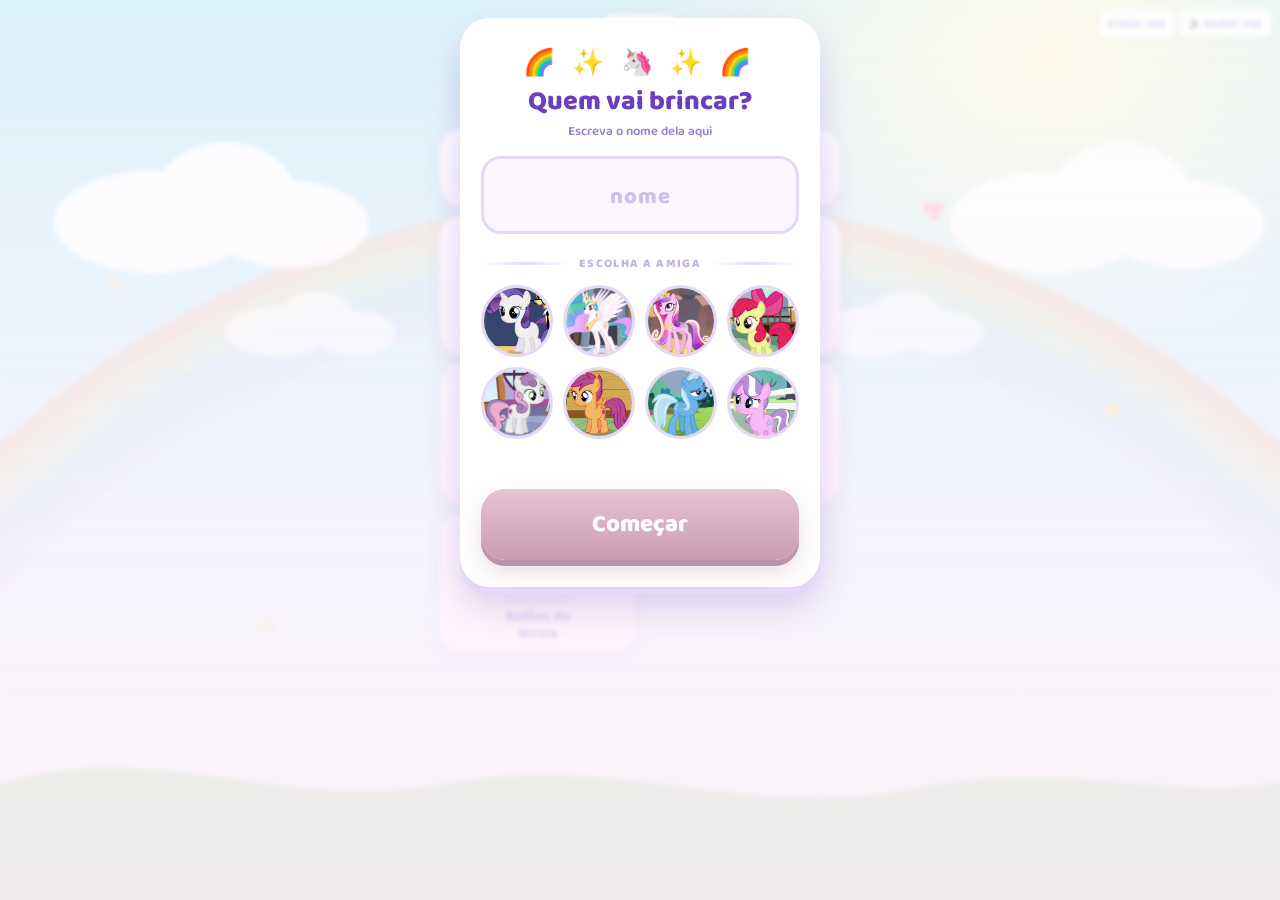
==== commit d052b3a3: "Update index.html" ====
--- a/index.html
+++ b/index.html
@@ -62,6 +62,38 @@
   background:#F3ECFF;
 }
 .jogo .icone svg{ width:100%; height:100%; }
+
+/* os ícones balançam sozinhos, cada um no seu tempo, para o menu não
+   parecer uma tabela parada */
+.jogo .icone{ animation:iconeBoia 3.6s ease-in-out infinite; }
+.jogo:nth-child(2) .icone{ animation-delay:.0s; }
+.jogo:nth-child(3) .icone{ animation-delay:.5s; }
+.jogo:nth-child(4) .icone{ animation-delay:1.0s; }
+.jogo:nth-child(5) .icone{ animation-delay:1.5s; }
+.jogo:nth-child(6) .icone{ animation-delay:2.0s; }
+@keyframes iconeBoia{
+  0%,100%{ transform:translateY(0)    rotate(-2deg); }
+  50%    { transform:translateY(-5px) rotate(2deg); }
+}
+
+/* ao tocar, o ícone dá um pulo antes de trocar de página */
+.jogo.tocado .icone{ animation:iconePula .42s cubic-bezier(.2,1.6,.4,1); }
+@keyframes iconePula{
+  0%  { transform:scale(1)    rotate(0); }
+  40% { transform:scale(1.28) rotate(-9deg); }
+  70% { transform:scale(.94)  rotate(5deg); }
+  100%{ transform:scale(1)    rotate(0); }
+}
+.jogo.tocado{ box-shadow:0 2px 0 #D9C6F2, 0 0 0 4px rgba(255,111,176,.35); }
+
+.faiscaMenu{
+  position:fixed; pointer-events:none; z-index:60; font-size:20px;
+  animation:faiscaMenuVoa .55s ease-out forwards;
+}
+@keyframes faiscaMenuVoa{
+  from{ transform:translate3d(0,0,0) scale(.5); opacity:1; }
+  to  { transform:translate3d(var(--fx,0), var(--fy,-40px),0) scale(1.25); opacity:0; }
+}
 .jogo .nome{ font-size:15px; font-weight:800; color:var(--roxo); line-height:1.1; }
 .jogo .como{ display:none; }          /* a legenda escrita não serve para ela */
 
@@ -127,11 +159,14 @@
   box-shadow:0 5px 0 #D9C6F2, 0 10px 20px rgba(107,63,191,.18);
 }
 .recepcao .amiga{
-  flex:0 0 auto; width:56px; height:56px; border-radius:50%; overflow:hidden;
+  position:relative;
+  flex:0 0 auto; width:56px; height:56px; border-radius:50%;
+  /* overflow visível para o enfeite poder passar da borda do retrato */
+  overflow:visible;
   border:3px solid #FFD34A; background:#FFF6C9;
   animation:balanca 3.6s ease-in-out infinite;
 }
-.recepcao .amiga img{ width:100%; height:100%; object-fit:cover; object-position:center 34%; }
+.recepcao .amiga img{ width:100%; height:100%; border-radius:50%; object-fit:cover; object-position:center 34%; }
 .recepcao .fala{ flex:1; min-width:0; }
 .recepcao .oi{ font-size:17px; font-weight:800; color:var(--roxo); line-height:1.1; }
 .recepcao .tarefa{ font-size:11px; font-weight:600; color:#9A83C4; margin:2px 0 3px; }
@@ -302,20 +337,132 @@
 <script src="frases.js"></script>
 <script src="voz.js"></script>
 <script src="perfil.js"></script>
+<script src="enfeites.js"></script>
 <script src="album.js"></script>
 <script>
 /* os cartões agora usam ícones desenhados, não fotos — não há
    imagem que possa falhar */
 
+/* ===================================================================
+   PERFIL: primeira vez, e a recepção da amiga
+   =================================================================== */
+injetaEstiloPerfil();
+
+let amigaEscolhida = null;
+
+function montaEscolha(){
+  const cx = document.getElementById("escolhaAmigas");
+  cx.innerHTML = "";
+  AMIGAS.forEach(nome => {
+    const b = document.createElement("button");
+    b.innerHTML = '<img src="imagens/' + encodeURIComponent(nome) + '.png" alt="' + nome + '">';
+    b.addEventListener("click", () => {
+      amigaEscolhida = nome;
+      cx.querySelectorAll("button").forEach(x => x.classList.remove("marcada"));
+      b.classList.add("marcada");
+      // ela não lê ainda, mas o pai precisa saber quem escolheu
+      document.getElementById("nomeDaAmiga").textContent = nome;
+      if(typeof somToque === "function") somToque();
+      confereBotao();
+    });
+    cx.appendChild(b);
+  });
+}
+
+/* o botão só ganha cor quando há nome e amiga escolhidos — assim ele
+   não parece quebrado quando o toque não faz nada */
+function confereBotao(){
+  const pronto = document.getElementById("campoNome").value.trim() !== "" && amigaEscolhida;
+  document.getElementById("btnComecar").classList.toggle("esperando", !pronto);
+}
+
+function abreApresentacao(){
+  montaEscolha();
+  document.getElementById("campoNome").addEventListener("input", confereBotao);
+  document.getElementById("apresentacao").classList.add("visivel");
+}
+
+document.getElementById("btnComecar").addEventListener("click", () => {
+  const nome = document.getElementById("campoNome").value.trim();
+  if(!nome){ document.getElementById("campoNome").focus(); return; }
+  if(!amigaEscolhida) amigaEscolhida = AMIGAS[0];
+
+  const p = perfil();
+  p.nome = nome;
+  p.amiga = amigaEscolhida;
+  salvaPerfil(p);
+
+  document.getElementById("apresentacao").classList.remove("visivel");
+  mostraRecepcao();
+  if(typeof somVitoria === "function") somVitoria();
+});
+
+function mostraRecepcao(){
+  if(!temPerfil()) return;
+  const m = missao();
+  const feito = m.feitos >= DESAFIOS_POR_DIA;
+
+  const foto = document.getElementById("amigaFoto");
+  foto.innerHTML = '<img src="' + imgDaAmiga() + '" alt="' + amigaDela() + '">';
+  // é AQUI que o enfeite ganho nos labirintos aparece, todo dia
+  if(typeof poeEnfeite === "function") poeEnfeite(foto);
+  document.getElementById("amigaOi").textContent = "Oi, " + nomeDela() + "!";
+  document.getElementById("amigaTarefa").textContent = feito
+    ? "Missão de hoje cumprida!"
+    : "Faltam " + (DESAFIOS_POR_DIA - m.feitos) + " brincadeiras hoje";
+  document.getElementById("fitaAqui").innerHTML = fitaDaMissao();
+  document.getElementById("recepcao").style.display = "flex";
+}
+
+if(temPerfil()) mostraRecepcao(); else abreApresentacao();
+
+/* a amiga fala no primeiro toque da tela — antes disso o celular
+   não deixa sair som nenhum */
+let jaSaudou = false;
+addEventListener("pointerdown", () => {
+  if(jaSaudou || !temPerfil()) return;
+  jaSaudou = true;
+  const m = missao();
+  if(typeof fala !== "function") return;
+  fala(m.feitos >= DESAFIOS_POR_DIA
+    ? "Oi " + nomeDela() + "! Você já fez tudo hoje. Quer brincar mais?"
+    : "Oi " + nomeDela() + "! Faltam " + (DESAFIOS_POR_DIA - m.feitos) + " brincadeiras para terminar a missão de hoje.");
+}, { once:false });
+
+/* o menu mostra quantas ela já tem — o progresso fica visível na abertura */
+try{
+  const q = document.getElementById("quantasTenho");
+  if(q && typeof quantasTem === "function") q.textContent = quantasTem() + " de " + totalDoAlbum() + " pôneis";
+}catch(e){}
+
+function faiscasNoToque(b){
+  const r = b.getBoundingClientRect();
+  const simbolos = ["✨", "⭐", "💖"];
+  for(let i = 0; i < 6; i++){
+    const f = document.createElement("div");
+    f.className = "faiscaMenu";
+    f.textContent = simbolos[i % 3];
+    f.style.left = (r.left + r.width / 2 - 10) + "px";
+    f.style.top  = (r.top + r.height / 2 - 10) + "px";
+    f.style.setProperty("--fx", (Math.random() * 90 - 45) + "px");
+    f.style.setProperty("--fy", (-25 - Math.random() * 45) + "px");
+    document.body.appendChild(f);
+    setTimeout(() => f.remove(), 600);
+  }
+}
+
 document.querySelectorAll(".jogo").forEach(b => {
   b.addEventListener("click", () => {
     const destino = b.dataset.pagina;
 
-    // a espera de 900ms existia para a fala começar antes de trocar de
-    // página. Sem falas, era só lentidão no toque.
     try{ if(typeof somToque === "function") somToque(); }catch(e){}
 
-    setTimeout(() => { location.href = destino; }, 120);
+    // o pulo do ícone e as faíscas dão retorno ao toque; 300ms é o
+    // tempo da animação, não espera inventada
+    b.classList.add("tocado");
+    faiscasNoToque(b);
+
+    setTimeout(() => { location.href = destino; }, 300);
   });
 });
 </script>
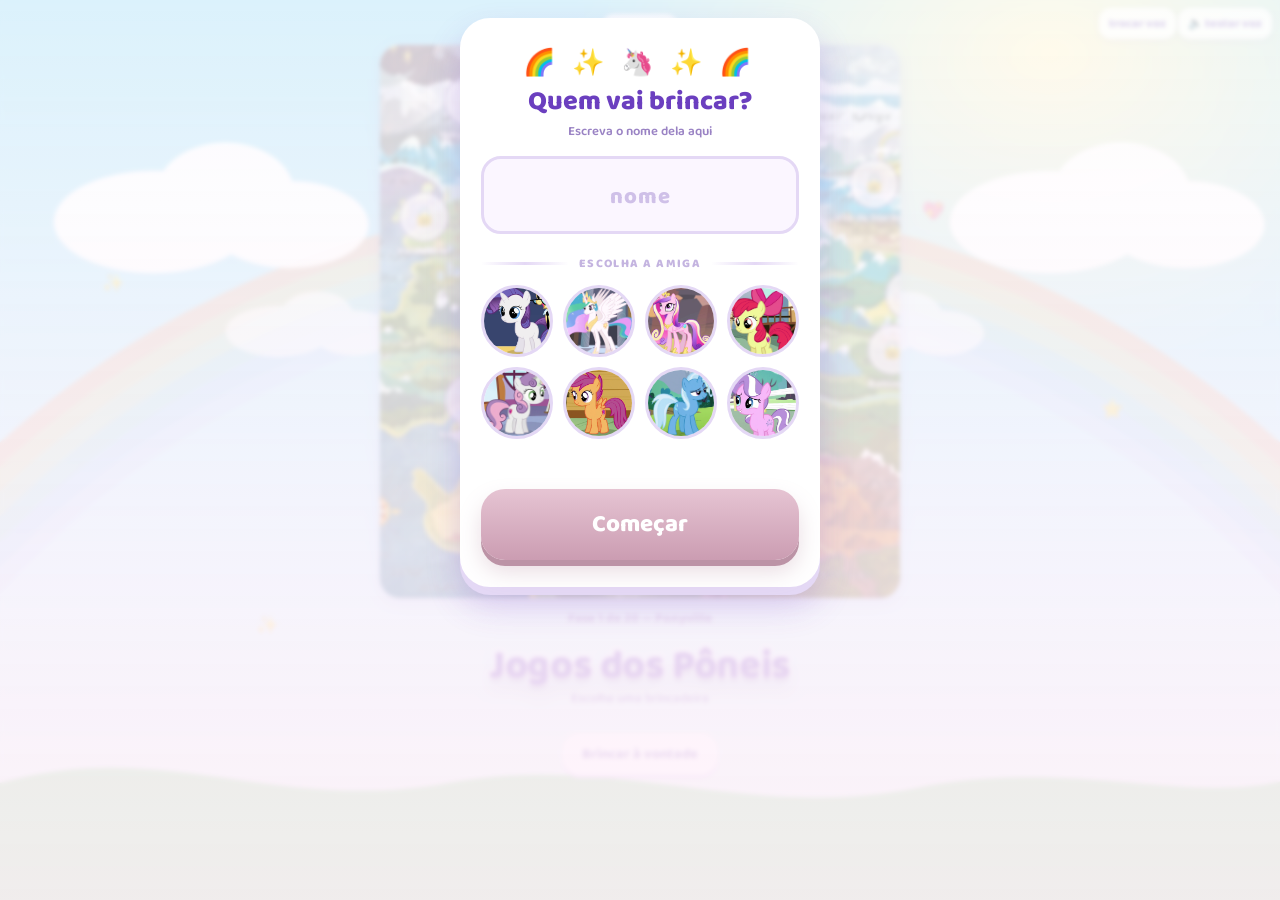
==== commit e242b350: "Update index.html" ====
--- a/index.html
+++ b/index.html
@@ -268,6 +268,9 @@
 <button id="btnTrocaVoz">trocar voz</button>
 <div id="recado" class="escondida"></div>
 
+<div id="mapa"></div>
+<div id="faixaFase"></div>
+
 <h1 class="titulo">Jogos dos Pôneis</h1>
 <p class="subtitulo">Escolha uma brincadeira</p>
 
@@ -339,6 +342,7 @@
 <script src="perfil.js"></script>
 <script src="enfeites.js"></script>
 <script src="album.js"></script>
+<script src="aventura.js"></script>
 <script>
 /* os cartões agora usam ícones desenhados, não fotos — não há
    imagem que possa falhar */
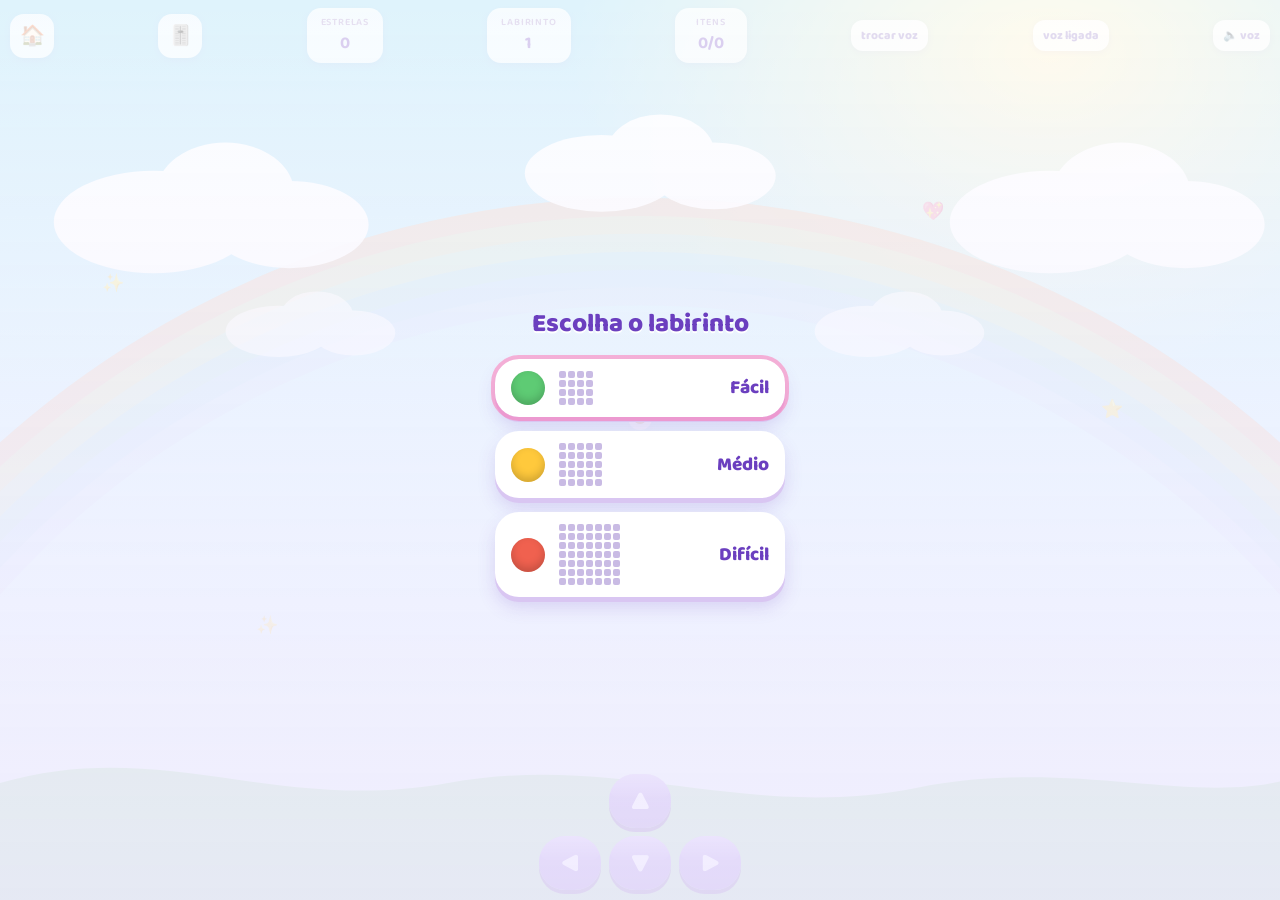
==== commit a84ca2e9: "Update index.html" ====
--- a/index.html
+++ b/index.html
@@ -4,256 +4,258 @@
 <meta charset="UTF-8">
 <meta name="viewport" content="width=device-width, initial-scale=1.0, maximum-scale=1.0, user-scalable=no, viewport-fit=cover">
 <meta name="robots" content="noindex, nofollow">
-<title>Jogos dos Pôneis</title>
+<title>Leva o Pônei — Labirinto</title>
 <link rel="preconnect" href="https://fonts.googleapis.com">
 <link rel="preconnect" href="https://fonts.gstatic.com" crossorigin>
 <link href="https://fonts.googleapis.com/css2?family=Baloo+2:wght@600;800&display=swap" rel="stylesheet">
 <style>
 :root{
+  /* forma da ferradura, usada como máscara pelas pegadas */
+  --forma-pegada:url("data:image/svg+xml,%3Csvg xmlns='http://www.w3.org/2000/svg' viewBox='0 0 60 60'%3E%3Cpath d='M17 47 A 17 19 0 1 1 43 47' fill='none' stroke='%23000' stroke-width='11' stroke-linecap='round'/%3E%3C/svg%3E");
   --lilas:#EFE3FF; --rosa-claro:#FFE4F2;
   --roxo:#6B3FBF; --roxo-escuro:#4A2A87;
   --rosa:#FF6FB0; --turquesa:#35CFC9; --amarelo:#FFD34A;
   --texto:#40276E;
+  --parede:#7B57C9;
 }
 *{ box-sizing:border-box; margin:0; padding:0; -webkit-tap-highlight-color:transparent; }
-html,body{ min-height:100%; }
+html,body{ height:100%; overflow:hidden; }
 body{
   font-family:'Baloo 2','Segoe UI Rounded','SF Pro Rounded',system-ui,sans-serif;
   color:var(--texto);
   background:
     radial-gradient(1200px 600px at 20% -10%, #FFF6C9 0%, transparent 55%),
     linear-gradient(160deg, var(--lilas) 0%, var(--rosa-claro) 100%);
-  display:flex; flex-direction:column; align-items:center;
-  padding:calc(14px + env(safe-area-inset-top)) 14px calc(20px + env(safe-area-inset-bottom));
-  user-select:none;
-}
-
-.titulo{
-  font-size:clamp(26px,7.5vw,40px); font-weight:800; line-height:.95;
-  color:var(--roxo); text-align:center; margin-top:10px;
-  text-shadow:0 3px 0 #fff, 0 6px 14px rgba(107,63,191,.25);
-}
-.subtitulo{ font-size:13px; font-weight:600; color:#8A6FBF; margin:3px 0 12px; text-align:center; }
-
-/* ---------- grade de jogos ----------
-   Antes eram sete cartões largos empilhados, o que dava um scroll
-   enorme no celular. Duas colunas cabem seis jogos em três fileiras. */
-.jogos{
-  display:grid; grid-template-columns:1fr 1fr; gap:10px;
-  width:100%; max-width:400px;
-}
-
-.jogo{
-  display:flex; flex-direction:column; align-items:center; justify-content:flex-start;
-  gap:6px; padding:12px 8px 10px; border:none; border-radius:22px;
-  cursor:pointer; font-family:inherit; text-align:center;
-  background:linear-gradient(180deg,#FFFFFF 0%,#F8F0FF 100%);
-  box-shadow:0 5px 0 #D9C6F2, 0 10px 18px rgba(107,63,191,.18);
+  display:flex; flex-direction:column;
+  padding:calc(8px + env(safe-area-inset-top)) 10px calc(10px + env(safe-area-inset-bottom));
+  user-select:none; touch-action:none;
+}
+
+/* ---------- barra ---------- */
+.barra{ display:flex; align-items:center; justify-content:space-between; gap:8px; flex:0 0 auto; margin-bottom:8px; }
+.marcador{
+  background:rgba(255,255,255,.75); border-radius:14px; padding:6px 14px;
+  font-weight:800; font-size:17px; color:var(--roxo);
+  box-shadow:0 2px 6px rgba(107,63,191,.14); text-align:center; min-width:72px;
+}
+.marcador span{ display:block; font-size:10px; font-weight:600; color:#9A83C4; letter-spacing:.08em; text-transform:uppercase; }
+.icone{
+  border:none; background:rgba(255,255,255,.75); color:var(--roxo);
+  font-family:inherit; font-weight:800; font-size:20px;
+  width:44px; height:44px; border-radius:14px; cursor:pointer;
+  box-shadow:0 2px 6px rgba(107,63,191,.14); flex:0 0 auto;
+}
+
+/* ---------- labirinto ---------- */
+#palco{ flex:1; min-height:0; display:flex; align-items:center; justify-content:center; }
+#labirinto{ position:relative; }
+
+.celula{
+  position:absolute;
+  border:0 solid var(--parede);
+  background:rgba(255,255,255,.5);
+}
+.celula.chegada{ background:#D8F7F0; }
+
+#poneiz, #amiga{
+  position:absolute; display:flex; align-items:center; justify-content:center;
+  pointer-events:none; z-index:3;
+}
+#poneiz{ z-index:4; }
+/* linear, e com a mesma duração do intervalo entre passos: com 'ease'
+   o pônei acelerava e freava em cada casa, o que parecia pulo. Assim
+   ele desliza sem parar de uma ponta à outra. */
+#poneiz.andando{ transition:left .3s linear, top .3s linear; }
+
+/* Pegada de casco.
+
+   A cor vem do cenário, não é fixa. Com a ferradura sempre roxa, ela
+   sumia no castelo e no mundo dos doces, que têm chão arroxeado.
+
+   O desenho é uma máscara, não uma imagem: assim o SVG define só a
+   forma e a cor vem do CSS, que é o que permite trocá-la por cenário. */
+.pegada{
+  position:absolute; pointer-events:none; z-index:1;
+  background-color:var(--pegada, #4A2A87);
+  -webkit-mask-image:var(--forma-pegada); mask-image:var(--forma-pegada);
+  -webkit-mask-size:contain;  mask-size:contain;
+  -webkit-mask-repeat:no-repeat; mask-repeat:no-repeat;
+  -webkit-mask-position:center;  mask-position:center;
+  opacity:.85;
+  animation:pegadaSurge .28s ease-out both;
+}
+@keyframes pegadaSurge{
+  from{ transform:scale(.4); opacity:0; }
+  to  { transform:scale(1);  opacity:.85; }
+}
+
+/* A ÚLTIMA PEGADA MARCA ONDE ELA ESTÁ.
+   O pônei fica parado na largada, então sem isto ela perde a própria
+   posição — principalmente ao voltar atrás num labirinto grande. */
+.pegada.atual{
+  background-color:var(--pegada-atual, #E3488F);
+  opacity:1;
+  animation:pegadaPisca 1s ease-in-out infinite;
+}
+.pegada.atual::after{
+  content:""; position:absolute; inset:-45%;
+  border-radius:50%;
+  background:radial-gradient(circle, var(--halo-pegada, rgba(255,111,176,.6)) 0%, transparent 70%);
+  animation:halolPisca 1s ease-in-out infinite;
+}
+@keyframes pegadaPisca{
+  0%,100%{ transform:scale(1);    opacity:.92; }
+  50%    { transform:scale(1.2);  opacity:1; }
+}
+@keyframes halolPisca{
+  0%,100%{ opacity:.3; }
+  50%    { opacity:1; }
+}
+}
+#poneiz img, #amiga img{ width:100%; height:100%; object-fit:contain; }
+#poneiz .emoji, #amiga .emoji{ font-size:26px; }
+
+@keyframes pulsa{ 0%,100%{ transform:scale(1); } 50%{ transform:scale(1.12); } }
+
+/* itens espalhados pelo labirinto */
+.item{
+  position:absolute; z-index:3; pointer-events:none;
+  display:flex; align-items:center; justify-content:center;
+  /* text-shadow no lugar de filter:drop-shadow. Filtro cria uma superfície
+     separada que o navegador reprocessa a cada quadro; no celular ele
+     desiste e a animação morre. text-shadow é pintado junto com o texto. */
+  text-shadow:0 3px 4px rgba(60,40,110,.45);
+  will-change:transform;
+  animation:itemFlutua 2.2s ease-in-out infinite;
+}
+@keyframes itemFlutua{
+  0%,100%{ transform:translate3d(0,0,0)    scale(1); }
+  50%    { transform:translate3d(0,-14%,0) scale(1.08); }
+}
+.item.sumindo{ animation:itemPego .45s ease-out forwards; }
+@keyframes itemPego{
+  0%  { transform:translate3d(0,0,0)     scale(1);   opacity:1; }
+  100%{ transform:translate3d(0,-90%,0)  scale(1.9); opacity:0; }
+}
+
+/* portão: fecha a chegada até ela achar a chave */
+.portao{
+  position:absolute; inset:0; z-index:3; pointer-events:none;
+  display:flex; align-items:center; justify-content:center;
+  border-radius:9px;
+  background:repeating-linear-gradient(45deg,
+    rgba(120,90,60,.85) 0 7px, rgba(150,115,75,.85) 7px 14px);
+  box-shadow:inset 0 0 0 3px rgba(90,65,40,.9);
+}
+.portao.abrindo{ animation:portaoAbre .5s ease-in forwards; }
+@keyframes portaoAbre{
+  to{ transform:scaleY(0); opacity:0; }
+}
+#amiga{ animation:pulsa 1.6s ease-in-out infinite; }
+
+/* ---------- setas ---------- */
+#setas{
+  flex:0 0 auto; display:grid; gap:8px; justify-content:center; margin-top:10px;
+  grid-template-columns:repeat(3, 62px); grid-template-rows:repeat(2, 54px);
+}
+.seta{
+  border:none; border-radius:18px; cursor:pointer;
+  font-family:inherit; font-size:26px; font-weight:800; color:#fff;
+  background:linear-gradient(180deg,#8B5CE0 0%, var(--roxo) 100%);
+  box-shadow:0 4px 0 var(--roxo-escuro);
+}
+.seta:active{ transform:translateY(3px); box-shadow:0 1px 0 var(--roxo-escuro); }
+.seta[data-dir="cima"]  { grid-column:2; grid-row:1; }
+.seta[data-dir="esq"]   { grid-column:1; grid-row:2; }
+.seta[data-dir="baixo"] { grid-column:2; grid-row:2; }
+.seta[data-dir="dir"]   { grid-column:3; grid-row:2; }
+
+/* ---------- vitória ---------- */
+/* ---------- escolha de dificuldade ----------
+   Ela não lê, então a cor e a quantidade de quadradinhos é que dizem o
+   tamanho: verde pequeno, amarelo médio, vermelho grande. */
+#escolha{
+  position:fixed; inset:0; z-index:90; display:none;
+  align-items:center; justify-content:center; flex-direction:column; gap:14px;
+  padding:22px; text-align:center;
+  background:linear-gradient(180deg, rgba(255,255,255,.75) 0%, rgba(240,235,255,.9) 100%);
+}
+#escolha.visivel{ display:flex; }
+#escolha h2{ font-size:26px; font-weight:800; color:var(--roxo); text-shadow:0 2px 0 #fff; }
+
+.nivelBtn{
+  display:flex; align-items:center; gap:14px;
+  width:100%; max-width:290px; padding:12px 16px;
+  border:none; border-radius:24px; cursor:pointer; font-family:inherit;
+  background:#fff; box-shadow:0 5px 0 #D9C6F2, 0 10px 18px rgba(107,63,191,.18);
   transition:transform .1s ease, box-shadow .1s ease;
 }
-.jogo:active{ transform:translateY(4px); box-shadow:0 1px 0 #D9C6F2; }
-
-/* o ícone é a identidade do jogo: ela não lê, então a figura precisa
-   dizer sozinha qual brincadeira é */
-.jogo .icone{
-  width:100%; max-width:78px; aspect-ratio:1;
-  display:flex; align-items:center; justify-content:center;
-  border-radius:20px; padding:8px;
-  background:#F3ECFF;
-}
-.jogo .icone svg{ width:100%; height:100%; }
-
-/* os ícones balançam sozinhos, cada um no seu tempo, para o menu não
-   parecer uma tabela parada */
-.jogo .icone{ animation:iconeBoia 3.6s ease-in-out infinite; }
-.jogo:nth-child(2) .icone{ animation-delay:.0s; }
-.jogo:nth-child(3) .icone{ animation-delay:.5s; }
-.jogo:nth-child(4) .icone{ animation-delay:1.0s; }
-.jogo:nth-child(5) .icone{ animation-delay:1.5s; }
-.jogo:nth-child(6) .icone{ animation-delay:2.0s; }
-@keyframes iconeBoia{
-  0%,100%{ transform:translateY(0)    rotate(-2deg); }
-  50%    { transform:translateY(-5px) rotate(2deg); }
-}
-
-/* ao tocar, o ícone dá um pulo antes de trocar de página */
-.jogo.tocado .icone{ animation:iconePula .42s cubic-bezier(.2,1.6,.4,1); }
-@keyframes iconePula{
-  0%  { transform:scale(1)    rotate(0); }
-  40% { transform:scale(1.28) rotate(-9deg); }
-  70% { transform:scale(.94)  rotate(5deg); }
-  100%{ transform:scale(1)    rotate(0); }
-}
-.jogo.tocado{ box-shadow:0 2px 0 #D9C6F2, 0 0 0 4px rgba(255,111,176,.35); }
-
-.faiscaMenu{
-  position:fixed; pointer-events:none; z-index:60; font-size:20px;
-  animation:faiscaMenuVoa .55s ease-out forwards;
-}
-@keyframes faiscaMenuVoa{
-  from{ transform:translate3d(0,0,0) scale(.5); opacity:1; }
-  to  { transform:translate3d(var(--fx,0), var(--fy,-40px),0) scale(1.25); opacity:0; }
-}
-.jogo .nome{ font-size:15px; font-weight:800; color:var(--roxo); line-height:1.1; }
-.jogo .como{ display:none; }          /* a legenda escrita não serve para ela */
-
-.jogo[data-cor="rosa"] .icone{ background:#FFE4F2; }
-.jogo[data-cor="turq"] .icone{ background:#D8F7F0; }
-.jogo[data-cor="amar"] .icone{ background:#FFF3CC; }
-.jogo[data-cor="verde"] .icone{ background:#E0F5DF; }
-
-/* o álbum ocupa a largura toda: é o painel de progresso, não um jogo */
-.jogo.largo{
-  grid-column:1 / -1;
-  flex-direction:row; align-items:center; gap:12px;
-  padding:10px 14px; text-align:left;
-}
-.jogo.largo .icone{ width:56px; max-width:56px; flex:0 0 auto; }
-.jogo.largo .nome{ font-size:18px; }
-.jogo.largo .como{ display:block; font-size:12px; font-weight:600; color:#9A83C4; margin-top:2px; }
-.jogo.largo .seta{ margin-left:auto; font-size:22px; color:var(--rosa); }
-.jogo .seta{ display:none; }
-
-/* voz */
+.nivelBtn:active{ transform:translateY(4px); box-shadow:0 1px 0 #D9C6F2; }
+.nivelBtn .bolinha{
+  flex:0 0 auto; width:34px; height:34px; border-radius:50%;
+  box-shadow:inset 0 -4px 8px rgba(0,0,0,.18);
+}
+.nivelBtn .grade{ display:grid; gap:2px; }
+.nivelBtn .grade i{ width:7px; height:7px; border-radius:2px; background:#C9BBE4; }
+.nivelBtn .txt{ margin-left:auto; font-size:19px; font-weight:800; color:var(--roxo); }
+
+.nivelBtn[data-n="facil"]   .bolinha{ background:#5ECB74; }
+.nivelBtn[data-n="medio"]   .bolinha{ background:#FFC93C; }
+.nivelBtn[data-n="dificil"] .bolinha{ background:#F0614F; }
+
+#festa{
+  position:fixed; inset:0; z-index:60; display:none;
+  align-items:center; justify-content:center; flex-direction:column; gap:14px;
+  background:rgba(255,246,201,.92); text-align:center; padding:20px;
+}
+#festa.visivel{ display:flex; }
+#festa .titulo{ font-size:clamp(26px,8vw,40px); font-weight:800; color:var(--roxo); text-shadow:0 3px 0 #fff; }
+#festa .retratoPremio{
+  position:relative; width:min(52vw,190px); aspect-ratio:1;
+  border-radius:50%; overflow:visible;
+  border:6px solid var(--amarelo); background:#fff;
+  box-shadow:0 10px 26px rgba(107,63,191,.3);
+  animation:premioPula .6s cubic-bezier(.2,1.5,.4,1) both;
+}
+#festa .retratoPremio > img{
+  width:100%; height:100%; border-radius:50%;
+  object-fit:cover; object-position:center 34%;
+}
+@keyframes premioPula{
+  0%  { transform:scale(.3) rotate(-20deg); opacity:0; }
+  100%{ transform:scale(1) rotate(0); opacity:1; }
+}
+#festa .nomeEnfeite{ font-size:20px; font-weight:800; color:var(--rosa); }
+#festa .contaEnfeite{ font-size:13px; font-weight:600; color:#8A6FBF; }
+#festa .botao{
+  border:none; border-radius:22px; cursor:pointer; font-family:inherit;
+  font-weight:800; font-size:22px; color:#fff; padding:16px 30px;
+  background:linear-gradient(180deg, var(--rosa) 0%, #E3488F 100%);
+  box-shadow:0 5px 0 #C43A79;
+}
+.estrela-cai{ position:fixed; top:-40px; font-size:26px; pointer-events:none; animation:cair linear forwards; z-index:61; }
+@keyframes cair{ to{ transform:translateY(110vh) rotate(360deg); opacity:.2; } }
+
+/* ---------- voz ---------- */
 #btnStatus, #btnTrocaVoz{
-  position:fixed; top:calc(8px + env(safe-area-inset-top)); z-index:40;
   border:none; border-radius:12px; cursor:pointer;
   font-family:inherit; font-weight:800; font-size:12px; padding:6px 10px;
   background:rgba(255,255,255,.8); color:#8A6FBF;
-  box-shadow:0 2px 6px rgba(107,63,191,.14);
-}
-#btnStatus{ right:8px; }
-#btnTrocaVoz{ right:104px; }
+  box-shadow:0 2px 6px rgba(107,63,191,.14); flex:0 0 auto;
+}
 #btnStatus[data-ok="sim"]{ background:#D8F7F0; color:#12786F; }
 #btnStatus[data-ok="nao"]{ background:#FFDDE6; color:#B02A4A; }
 #recado{
-  position:fixed; left:8px; right:8px; top:calc(46px + env(safe-area-inset-top)); z-index:45;
+  position:fixed; left:8px; right:8px; top:calc(56px + env(safe-area-inset-top)); z-index:70;
   background:#3B1220; color:#FFE6EE; border:2px solid var(--rosa); border-radius:14px;
   padding:10px 12px; font-size:13px; line-height:1.45; cursor:pointer;
   box-shadow:0 8px 24px rgba(0,0,0,.3);
 }
 #recado.escondida{ display:none; }
 
-/* telas baixas (iPhone SE e parecidos): aperta o cabeçalho e os ícones
-   para os seis jogos caberem sem rolagem */
-@media (max-height: 720px){
-  .titulo{ font-size:24px; margin-top:4px; }
-  .subtitulo{ display:none; }
-  .recepcao{ padding:6px 12px 6px 6px; margin-bottom:8px; }
-  .recepcao .amiga{ width:48px; height:48px; }
-  .jogo{ padding:8px 6px 8px; gap:4px; }
-  .jogo .icone{ max-width:58px; padding:6px; }
-  .jogo .nome{ font-size:14px; }
-  .jogo.largo .icone{ width:46px; max-width:46px; }
-}
-
 @media (prefers-reduced-motion: reduce){
   *{ animation-duration:.01ms !important; transition-duration:.01ms !important; }
 }
-
-/* ---------- a amiga recebendo ela ---------- */
-.recepcao{
-  display:flex; align-items:center; gap:12px;
-  width:100%; max-width:400px; margin:0 auto 10px;
-  background:rgba(255,255,255,.82); border-radius:22px; padding:8px 14px 8px 8px;
-  box-shadow:0 5px 0 #D9C6F2, 0 10px 20px rgba(107,63,191,.18);
-}
-.recepcao .amiga{
-  position:relative;
-  flex:0 0 auto; width:56px; height:56px; border-radius:50%;
-  /* overflow visível para o enfeite poder passar da borda do retrato */
-  overflow:visible;
-  border:3px solid #FFD34A; background:#FFF6C9;
-  animation:balanca 3.6s ease-in-out infinite;
-}
-.recepcao .amiga img{ width:100%; height:100%; border-radius:50%; object-fit:cover; object-position:center 34%; }
-.recepcao .fala{ flex:1; min-width:0; }
-.recepcao .oi{ font-size:17px; font-weight:800; color:var(--roxo); line-height:1.1; }
-.recepcao .tarefa{ font-size:11px; font-weight:600; color:#9A83C4; margin:2px 0 3px; }
-
-/* ---------- primeira vez: quem vai brincar? ---------- */
-#apresentacao{
-  position:fixed; inset:0; z-index:120; display:none;
-  align-items:center; justify-content:flex-start; flex-direction:column;
-  padding:calc(18px + env(safe-area-inset-top)) 16px calc(24px + env(safe-area-inset-bottom));
-  text-align:center; overflow-y:auto;
-  /* deixa o cenário do fundo aparecer por trás em vez de tapar tudo */
-  background:linear-gradient(180deg, rgba(255,255,255,.72) 0%, rgba(255,240,250,.88) 100%);
-  backdrop-filter:blur(2px);
-}
-#apresentacao.visivel{ display:flex; }
-
-.cartao{
-  width:100%; max-width:360px;
-  background:#fff; border-radius:30px;
-  padding:22px 18px 24px;
-  box-shadow:0 8px 0 #E4D8F5, 0 18px 34px rgba(107,63,191,.24);
-  border:3px solid #fff;
-}
-
-#apresentacao .estrelinhas{ font-size:26px; letter-spacing:6px; margin-bottom:2px; }
-#apresentacao h2{
-  font-size:27px; font-weight:800; color:var(--roxo); line-height:1.1;
-  text-shadow:0 2px 0 #fff;
-}
-#apresentacao p{ font-size:13px; font-weight:600; color:#9A83C4; margin:4px 0 14px; }
-
-/* o campo mostra o nome em letras grandes: ela já sabe escrever o dela,
-   e ver a própria letra aparecendo grande faz parte da graça */
-#campoNome{
-  font-family:inherit; font-size:30px; font-weight:800; text-align:center;
-  letter-spacing:2px; color:var(--roxo);
-  border:3px solid #E4D8F5; border-radius:20px;
-  padding:12px 14px; width:100%; background:#FBF6FF;
-  outline:none; transition:border-color .2s ease, box-shadow .2s ease;
-}
-#campoNome:focus{ border-color:var(--rosa); box-shadow:0 0 0 4px rgba(255,111,176,.22); background:#fff; }
-#campoNome::placeholder{ color:#CFC0E8; font-size:22px; letter-spacing:1px; }
-
-.divisor{
-  display:flex; align-items:center; gap:10px;
-  margin:20px 0 12px; color:#C4B4E0; font-size:12px; font-weight:800;
-  text-transform:uppercase; letter-spacing:.12em;
-}
-.divisor::before, .divisor::after{
-  content:""; flex:1; height:3px; border-radius:2px;
-  background:linear-gradient(90deg, transparent, #E4D8F5, transparent);
-}
-
-.escolhaAmigas{
-  display:grid; grid-template-columns:repeat(4, 1fr); gap:10px;
-}
-.escolhaAmigas button{
-  border:3px solid #E4D8F5; background:#FBF6FF; border-radius:50%;
-  aspect-ratio:1; width:100%; padding:0; overflow:hidden; cursor:pointer;
-  transition:transform .15s ease, border-color .15s ease, box-shadow .15s ease;
-}
-.escolhaAmigas button:active{ transform:scale(.94); }
-.escolhaAmigas button.marcada{
-  border-color:var(--rosa);
-  box-shadow:0 0 0 5px rgba(255,111,176,.28), 0 4px 10px rgba(196,58,121,.3);
-  transform:scale(1.08);
-}
-.escolhaAmigas img{ width:100%; height:100%; object-fit:cover; object-position:center 34%; }
-
-#nomeDaAmiga{
-  min-height:22px; margin-top:10px;
-  font-size:16px; font-weight:800; color:var(--rosa);
-}
-
-/* o botão existia com a classe .botao, que nunca foi definida nesta
-   página — por isso saía o botão cru do navegador */
-#btnComecar{
-  margin-top:18px; width:100%;
-  border:none; border-radius:24px; cursor:pointer;
-  font-family:inherit; font-weight:800; font-size:24px; color:#fff;
-  padding:16px 20px;
-  background:linear-gradient(180deg, #FF8FC0 0%, #E3488F 100%);
-  box-shadow:0 6px 0 #C43A79, 0 12px 22px rgba(196,58,121,.32);
-  transition:transform .1s ease, box-shadow .1s ease, filter .2s ease;
-}
-#btnComecar:active{ transform:translateY(5px); box-shadow:0 1px 0 #C43A79; }
-#btnComecar.esperando{ filter:grayscale(.5) opacity(.6); }
 </style>
 <link rel="stylesheet" href="cenario.css">
 </head>
@@ -264,211 +266,805 @@
 <div class="cenario-brilho" style="left:20%; top:68%; animation-delay:3.1s">✨</div>
 <div class="cenario-brilho" style="left:72%; top:22%; animation-delay:4.4s">💖</div>
 
-<button id="btnStatus" data-ok="?">🔈 testar voz</button>
-<button id="btnTrocaVoz">trocar voz</button>
 <div id="recado" class="escondida"></div>
 
-<div id="mapa"></div>
-<div id="faixaFase"></div>
-
-<h1 class="titulo">Jogos dos Pôneis</h1>
-<p class="subtitulo">Escolha uma brincadeira</p>
-
-<div class="recepcao" id="recepcao" style="display:none">
-  <span class="amiga" id="amigaFoto"></span>
-  <span class="fala">
-    <span class="oi" id="amigaOi">Oi!</span>
-    <span class="tarefa" id="amigaTarefa"></span>
-    <span id="fitaAqui"></span>
-  </span>
+<div class="barra">
+  <button class="icone" id="btnCasa" aria-label="Voltar aos jogos">🏠</button>
+  <button class="icone" id="btnNivel" aria-label="Trocar dificuldade">🎚️</button>
+  <div class="marcador"><span>Estrelas</span><b id="mEstrelas">0</b></div>
+  <div class="marcador"><span>Labirinto</span><b id="mNivel">1</b></div>
+  <div class="marcador" id="caixaMacas"><span id="rotuloItem">Itens</span><b id="mMacas">0/0</b></div>
+  <button id="btnTrocaVoz">trocar voz</button>
+  <button id="btnStatus" data-ok="?">🔈 voz</button>
 </div>
 
-<div class="jogos">
-
-  <button class="jogo largo" data-cor="turq" data-pagina="album.html">
-    <span class="icone"><svg viewBox="0 0 60 60"><rect x="8" y="7" width="44" height="46" rx="7" fill="#8B5CE0"/><rect x="13" y="12" width="34" height="36" rx="4" fill="#fff"/><g fill="#FFC93C"><path d="M22 20l2.2 4.6 5 .6-3.7 3.4 1 5-4.5-2.5L17.5 33.6l1-5-3.7-3.4 5-.6z" transform="translate(2 0)"/></g><g fill="#E4D8F5"><circle cx="38" cy="24" r="5"/><circle cx="24" cy="40" r="5"/><circle cx="38" cy="40" r="5"/></g></svg></span>
-    <span class="texto">
-      <span class="nome">Meu Álbum</span>
-      <span class="como" id="quantasTenho">Suas pôneis</span>
-    </span>
-    <span class="seta" aria-hidden="true">▶</span>
+<div id="palco"><div id="labirinto"></div></div>
+
+<div id="setas">
+  <button class="seta" data-dir="cima"  aria-label="Para cima">▲</button>
+  <button class="seta" data-dir="esq"   aria-label="Para a esquerda">◀</button>
+  <button class="seta" data-dir="baixo" aria-label="Para baixo">▼</button>
+  <button class="seta" data-dir="dir"   aria-label="Para a direita">▶</button>
+</div>
+
+<div id="escolha">
+  <h2>Escolha o labirinto</h2>
+  <button class="nivelBtn" data-n="facil">
+    <span class="bolinha"></span><span class="grade"></span><span class="txt">Fácil</span>
   </button>
-
-  <button class="jogo" data-cor="roxo" data-pagina="memoria.html">
-    <span class="icone"><svg viewBox="0 0 60 60"><rect x="6" y="12" width="22" height="32" rx="5" fill="#8B5CE0" transform="rotate(-8 17 28)"/><rect x="32" y="12" width="22" height="32" rx="5" fill="#FF6FB0" transform="rotate(8 43 28)"/><g fill="#FFF6C9"><path d="M17 22l1.8 3.8 4.2.5-3.1 2.9.8 4.1L17 31.3 13.3 33.3l.8-4.1-3.1-2.9 4.2-.5z" transform="rotate(-8 17 28)"/><path d="M43 22l1.8 3.8 4.2.5-3.1 2.9.8 4.1L43 31.3l-3.7 2 .8-4.1-3.1-2.9 4.2-.5z" transform="rotate(8 43 28)"/></g></svg></span>
-    <span class="nome">Jogo da<br>Memória</span>
+  <button class="nivelBtn" data-n="medio">
+    <span class="bolinha"></span><span class="grade"></span><span class="txt">Médio</span>
   </button>
-
-  <button class="jogo" data-cor="rosa" data-pagina="poneis.html?modo=cade">
-    <span class="icone"><svg viewBox="0 0 60 60"><circle cx="26" cy="25" r="15" fill="none" stroke="#8B5CE0" stroke-width="5"/><circle cx="26" cy="25" r="11" fill="#FFE4F2"/><path d="M22 24c0-3 2-5 4-5s4 2 4 5-2 6-4 8c-2-2-4-5-4-8z" fill="#FF6FB0"/><rect x="36" y="36" width="16" height="7" rx="3.5" fill="#8B5CE0" transform="rotate(42 44 39)"/></svg></span>
-    <span class="nome">Cadê o<br>Pônei?</span>
+  <button class="nivelBtn" data-n="dificil">
+    <span class="bolinha"></span><span class="grade"></span><span class="txt">Difícil</span>
   </button>
-
-  <button class="jogo" data-cor="amar" data-pagina="poneis.html?modo=sumiu">
-    <span class="icone"><svg viewBox="0 0 60 60"><circle cx="16" cy="22" r="9" fill="#35CFC9"/><circle cx="44" cy="22" r="9" fill="#FFC93C"/><circle cx="30" cy="41" r="9" fill="#FF6FB0"/><circle cx="30" cy="20" r="10" fill="#EDE4FA" stroke="#8B5CE0" stroke-width="3" stroke-dasharray="4 3"/><text x="30" y="26" font-family="system-ui" font-size="14" font-weight="800" fill="#8B5CE0" text-anchor="middle">?</text></svg></span>
-    <span class="nome">Quem<br>Sumiu?</span>
-  </button>
-
-  <button class="jogo" data-cor="verde" data-pagina="labirinto.html">
-    <span class="icone"><svg viewBox="0 0 60 60"><rect x="6" y="6" width="48" height="48" rx="8" fill="#EFE7DA"/><g stroke="#4E9E5E" stroke-width="5" stroke-linecap="round" fill="none"><path d="M6 20h26"/><path d="M20 34h34"/><path d="M6 44h20"/><path d="M40 6v16"/></g><circle cx="13" cy="13" r="5" fill="#FF6FB0"/><circle cx="47" cy="47" r="5" fill="#35CFC9"/></svg></span>
-    <span class="nome">Leva o<br>Pônei</span>
-  </button>
-
-  <button class="jogo" data-cor="rosa" data-pagina="nome.html">
-    <span class="icone"><svg viewBox="0 0 60 60"><path d="M30 44c-2 0-3 3-3 6h6c0-3-1-6-3-6z" fill="#C4B4E0"/><ellipse cx="20" cy="22" rx="11" ry="13" fill="#FF6FB0"/><ellipse cx="41" cy="26" rx="9" ry="11" fill="#5FC4E8"/><path d="M20 35v9M41 37v7" stroke="#C4B4E0" stroke-width="2"/><text x="20" y="28" font-family="system-ui" font-size="15" font-weight="800" fill="#fff" text-anchor="middle">A</text><text x="41" y="31" font-family="system-ui" font-size="13" font-weight="800" fill="#fff" text-anchor="middle">B</text></svg></span>
-    <span class="nome">Balões do<br>Nome</span>
-  </button>
-
 </div>
 
-<div id="apresentacao">
-  <div class="cartao">
-    <div class="estrelinhas" aria-hidden="true">🌈 ✨ 🦄 ✨ 🌈</div>
-    <h2>Quem vai brincar?</h2>
-    <p>Escreva o nome dela aqui</p>
-    <input id="campoNome" maxlength="14" placeholder="nome" autocomplete="off"
-           autocapitalize="words" spellcheck="false">
-
-    <div class="divisor">escolha a amiga</div>
-    <div class="escolhaAmigas" id="escolhaAmigas"></div>
-    <div id="nomeDaAmiga"></div>
-
-    <button id="btnComecar" class="esperando">Começar</button>
-  </div>
+<div id="festa">
+  <div class="titulo" id="festaTitulo">Chegou!</div>
+  <div class="retratoPremio" id="retratoPremio"></div>
+  <div class="nomeEnfeite" id="nomeEnfeite"></div>
+  <div class="contaEnfeite" id="contaEnfeite"></div>
+  <button class="botao" id="btnProximo">Outro labirinto</button>
 </div>
 
+<script src="personagens.js"></script>
 <script src="frases.js"></script>
 <script src="voz.js"></script>
 <script src="perfil.js"></script>
 <script src="enfeites.js"></script>
 <script src="album.js"></script>
-<script src="aventura.js"></script>
 <script>
-/* os cartões agora usam ícones desenhados, não fotos — não há
-   imagem que possa falhar */
-
 /* ===================================================================
-   PERFIL: primeira vez, e a recepção da amiga
+   LABIRINTO — "Leva o Pônei"
+   Ela tem 4 anos e não lê: a instrução é falada, e o caminho já
+   percorrido fica pintado para ela não se perder.
    =================================================================== */
-injetaEstiloPerfil();
-
-let amigaEscolhida = null;
-
-function montaEscolha(){
-  const cx = document.getElementById("escolhaAmigas");
+
+const $ = id => document.getElementById(id);
+
+addEventListener("error", e => {
+  const r = $("recado");
+  if(!r) return;
+  r.textContent = "Erro: " + e.message + (e.lineno ? " (linha " + e.lineno + ")" : "");
+  r.classList.remove("escondida");
+});
+$("recado").addEventListener("click", () => $("recado").classList.add("escondida"));
+
+/* o voz.js pode faltar — o jogo não pode morrer por causa disso */
+const TEM_VOZJS = (typeof fala === "function");
+const dizer   = t => { if(TEM_VOZJS) try{ fala(t); }catch(e){} };
+const tocar   = f => { if(typeof f === "function") try{ f(); }catch(e){} };
+
+/* ---------- elenco: usa as imagens já baixadas ---------- */
+const TEM_ELENCO = (typeof PERSONAGENS !== "undefined" && Array.isArray(PERSONAGENS) && PERSONAGENS.length);
+const sorteia = a => a[Math.floor(Math.random() * a.length)];
+
+function retratoDe(p){
+  if(p && p.img) return '<img src="' + encodeURI(p.img) + '" alt="' + p.nome + '">';
+  return '<span class="emoji">🦄</span>';
+}
+
+
+/* ===================================================================
+   CENÁRIOS
+   Criança de 4 anos perde o interesse quando vê a mesma tela três
+   vezes. Cada rodada acontece num lugar diferente: muda o céu, o
+   chão, as cercas, o item que ela coleta e o nome que a voz anuncia.
+
+   Os cenários entram embaralhados e só repetem depois que todos os
+   sete passaram — assim ela nunca vê o mesmo duas vezes seguidas.
+   =================================================================== */
+const CENARIOS = [
+  { nome:"o jardim",   item:"🍎", oQue:"maçã",     oQuePl:"maçãs",
+    ceuAlto:"#7FCFF2", ceuBaixo:"#C8EEFF", sol:"#FFF0B8",
+    chaoClaro:"#F6E7C8", chaoEscuro:"#EAD6B0", pedrisco:"rgba(160,120,80,.20)",
+    molduraClara:"#E8D5AE", molduraEscura:"#DCC79A",
+    paredeTopo:"#63C36F", paredeMeio:"#3E9A54", paredeBase:"#2E7A41", paredeSombra:"rgba(20,90,45,.35)" , pegada:"#5A3A16", pegadaAtual:"#C43A79"},
+
+  { nome:"a praia",    item:"🐚", oQue:"conchinha", oQuePl:"conchinhas",
+    ceuAlto:"#6FD8E8", ceuBaixo:"#D6F6FF", sol:"#FFE9A8",
+    chaoClaro:"#FBEFCF", chaoEscuro:"#F0DCA8", pedrisco:"rgba(200,160,100,.22)",
+    molduraClara:"#F2DFB0", molduraEscura:"#E4CB92",
+    paredeTopo:"#7FD8E0", paredeMeio:"#48AFC4", paredeBase:"#2E8CA6", paredeSombra:"rgba(20,90,110,.35)" , pegada:"#7A4A18", pegadaAtual:"#1E7A8C"},
+
+  { nome:"a neve",     item:"❄️", oQue:"floquinho", oQuePl:"floquinhos",
+    ceuAlto:"#A8D8F0", ceuBaixo:"#E8F6FF", sol:"#FFFFFF",
+    chaoClaro:"#FBFDFF", chaoEscuro:"#DCEAF6", pedrisco:"rgba(140,175,205,.25)",
+    molduraClara:"#E4F0FA", molduraEscura:"#CFE2F2",
+    paredeTopo:"#CFEBFA", paredeMeio:"#95C8E8", paredeBase:"#6BA8D0", paredeSombra:"rgba(60,120,165,.32)" , pegada:"#2E5A80", pegadaAtual:"#C43A79"},
+
+  { nome:"a floresta", item:"🌰", oQue:"castanha",  oQuePl:"castanhas",
+    ceuAlto:"#8FD0A8", ceuBaixo:"#DAF2DC", sol:"#F4F0B0",
+    chaoClaro:"#E0D0A8", chaoEscuro:"#C8B48A", pedrisco:"rgba(110,85,50,.24)",
+    molduraClara:"#CBB894", molduraEscura:"#B49E78",
+    paredeTopo:"#A8763E", paredeMeio:"#7E5528", paredeBase:"#5E3D1B", paredeSombra:"rgba(60,35,10,.38)" , pegada:"#3A2408", pegadaAtual:"#B03A2E"},
+
+  { nome:"o mundo dos doces", item:"🍬", oQue:"balinha", oQuePl:"balinhas",
+    ceuAlto:"#F5A8D0", ceuBaixo:"#FFE0F0", sol:"#FFF4C8",
+    chaoClaro:"#FFF0DC", chaoEscuro:"#F4DCBC", pedrisco:"rgba(210,140,170,.22)",
+    molduraClara:"#F8DCC8", molduraEscura:"#EEC4AC",
+    paredeTopo:"#FF9ECB", paredeMeio:"#E86BAA", paredeBase:"#C4488A", paredeSombra:"rgba(150,40,95,.32)" , pegada:"#8A3060", pegadaAtual:"#4A2A87"},
+
+  { nome:"o castelo",  item:"💎", oQue:"joia",      oQuePl:"joias",
+    ceuAlto:"#9CB8E8", ceuBaixo:"#DCE6FA", sol:"#FFF2CC",
+    chaoClaro:"#E8E2F2", chaoEscuro:"#D2C8E4", pedrisco:"rgba(120,105,150,.24)",
+    molduraClara:"#DCD2EC", molduraEscura:"#C4B8DC",
+    paredeTopo:"#BFB4D4", paredeMeio:"#9186B0", paredeBase:"#6E6390", paredeSombra:"rgba(55,45,85,.34)" , pegada:"#3A2E5E", pegadaAtual:"#B03A6E"},
+
+  { nome:"o pôr do sol", item:"⭐", oQue:"estrelinha", oQuePl:"estrelinhas",
+    ceuAlto:"#F5A87E", ceuBaixo:"#FFE2C8", sol:"#FFD08A",
+    chaoClaro:"#F2DCC0", chaoEscuro:"#E0C29E", pedrisco:"rgba(160,105,70,.22)",
+    molduraClara:"#E8CDAC", molduraEscura:"#D4B48E",
+    paredeTopo:"#C48EB4", paredeMeio:"#9A6494", paredeBase:"#744874", paredeSombra:"rgba(70,35,70,.34)", pegada:"#5E2A2A", pegadaAtual:"#2E5A80" }
+];
+
+let baralhoCenarios = [], cenario = CENARIOS[0];
+
+function proximoCenario(){
+  if(!baralhoCenarios.length){
+    baralhoCenarios = CENARIOS.slice();
+    for(let i = baralhoCenarios.length - 1; i > 0; i--){
+      const j = Math.floor(Math.random() * (i + 1));
+      [baralhoCenarios[i], baralhoCenarios[j]] = [baralhoCenarios[j], baralhoCenarios[i]];
+    }
+    // se o primeiro do baralho novo for igual ao último jogado, manda para o fim
+    if(baralhoCenarios[0] === cenario && baralhoCenarios.length > 1){
+      baralhoCenarios.push(baralhoCenarios.shift());
+    }
+  }
+  cenario = baralhoCenarios.shift();
+  aplicaCenario();
+}
+
+function aplicaCenario(){
+  const r = document.documentElement.style;
+  r.setProperty("--ceu-alto",       cenario.ceuAlto);
+  r.setProperty("--ceu-baixo",      cenario.ceuBaixo);
+  r.setProperty("--sol",            cenario.sol);
+  r.setProperty("--chao-claro",     cenario.chaoClaro);
+  r.setProperty("--chao-escuro",    cenario.chaoEscuro);
+  r.setProperty("--pedrisco",       cenario.pedrisco);
+  r.setProperty("--moldura-clara",  cenario.molduraClara);
+  r.setProperty("--moldura-escura", cenario.molduraEscura);
+  r.setProperty("--parede-topo",    cenario.paredeTopo);
+  r.setProperty("--parede-meio",    cenario.paredeMeio);
+  r.setProperty("--parede-base",    cenario.paredeBase);
+  r.setProperty("--parede-sombra",  cenario.paredeSombra);
+  // a pegada muda de cor junto: roxo fixo sumia no castelo e nos doces
+  r.setProperty("--pegada",       cenario.pegada || "#4A2A87");
+  r.setProperty("--pegada-atual", cenario.pegadaAtual || "#E3488F");
+}
+
+/* ===================================================================
+   1. GERAÇÃO DO LABIRINTO
+   Algoritmo de escavação (recursive backtracker): parte de uma célula,
+   derruba paredes andando ao acaso e volta atrás quando encurrala.
+   Gera sempre um labirinto com um único caminho entre dois pontos —
+   ou seja, ela nunca fica presa e nunca tem becos infinitos.
+   =================================================================== */
+let grade = [], linhas = 4, colunas = 4;
+let pr = 0, pc = 0;              // posição do pônei
+let nivel = (typeof nivelSalvo === 'function') ? nivelSalvo() : 1;
+let estrelas = 0, lado = 60;
+let poneiAtual = null, amigaAtual = null;
+
+function geraLabirinto(nl, nc){
+  grade = [];
+  for(let r = 0; r < nl; r++){
+    grade.push([]);
+    for(let c = 0; c < nc; c++){
+      grade[r].push({ cima:true, baixo:true, esq:true, dir:true, visitada:false });
+    }
+  }
+
+  const pilha = [[0, 0]];
+  grade[0][0].visitada = true;
+
+  while(pilha.length){
+    const [r, c] = pilha[pilha.length - 1];
+    const vizinhos = [];
+    if(r > 0      && !grade[r-1][c].visitada) vizinhos.push(['cima',  r-1, c]);
+    if(r < nl - 1 && !grade[r+1][c].visitada) vizinhos.push(['baixo', r+1, c]);
+    if(c > 0      && !grade[r][c-1].visitada) vizinhos.push(['esq',   r, c-1]);
+    if(c < nc - 1 && !grade[r][c+1].visitada) vizinhos.push(['dir',   r, c+1]);
+
+    if(!vizinhos.length){ pilha.pop(); continue; }
+
+    const [dir, nr, ncol] = sorteia(vizinhos);
+    const oposto = { cima:'baixo', baixo:'cima', esq:'dir', dir:'esq' }[dir];
+    grade[r][c][dir] = false;
+    grade[nr][ncol][oposto] = false;
+    grade[nr][ncol].visitada = true;
+    pilha.push([nr, ncol]);
+  }
+}
+
+/* ===================================================================
+   2. DESENHO — o tamanho da célula vem do espaço real da tela,
+   mesma lógica do tabuleiro da memória.
+   =================================================================== */
+function desenha(){
+  const palco = $("palco");
+  const L = palco.clientWidth, A = palco.clientHeight;
+  lado = Math.floor(Math.min(L / colunas, A / linhas));
+  lado = Math.max(34, Math.min(lado, 92));
+
+  const cx = $("labirinto");
+  cx.style.width  = (colunas * lado) + "px";
+  cx.style.height = (linhas  * lado) + "px";
   cx.innerHTML = "";
-  AMIGAS.forEach(nome => {
-    const b = document.createElement("button");
-    b.innerHTML = '<img src="imagens/' + encodeURIComponent(nome) + '.png" alt="' + nome + '">';
-    b.addEventListener("click", () => {
-      amigaEscolhida = nome;
-      cx.querySelectorAll("button").forEach(x => x.classList.remove("marcada"));
-      b.classList.add("marcada");
-      // ela não lê ainda, mas o pai precisa saber quem escolheu
-      document.getElementById("nomeDaAmiga").textContent = nome;
-      if(typeof somToque === "function") somToque();
-      confereBotao();
+
+  const espessura = Math.max(6, Math.round(lado / 8));   // arbusto pede mais corpo que uma borda
+
+  /* 1. o chão: cada casa é um pedaço de caminho */
+  for(let r = 0; r < linhas; r++){
+    for(let c = 0; c < colunas; c++){
+      const d = document.createElement("div");
+      d.className = "celula";
+      d.dataset.r = r; d.dataset.c = c;
+      d.style.left = (c * lado) + "px";
+      d.style.top  = (r * lado) + "px";
+      d.style.width = lado + "px";
+      d.style.height = lado + "px";
+      if(r === linhas - 1 && c === colunas - 1) d.classList.add("chegada");
+      cx.appendChild(d);
+    }
+  }
+
+  /* 2. as paredes: arbustos desenhados por cima, um elemento por trecho.
+
+     Antes eram bordas de CSS. Borda é fina, tem canto vivo e não aceita
+     textura, então o labirinto parecia planilha. Como elemento próprio,
+     cada trecho ganha ponta arredondada, folhagem e volume.
+
+     Cada parede é registrada nas duas casas vizinhas. Para não desenhar
+     duas vezes, percorro só a de cima e a da esquerda de cada casa, e
+     fecho a moldura com a de baixo da última linha e a da direita da
+     última coluna. */
+  const meia = espessura / 2;
+  const poeParede = (x, y, w, h) => {
+    const p = document.createElement("div");
+    p.className = "parede";
+    p.style.left = x + "px"; p.style.top = y + "px";
+    p.style.width = w + "px"; p.style.height = h + "px";
+    p.style.borderRadius = meia + "px";
+    cx.appendChild(p);
+  };
+
+  for(let r = 0; r < linhas; r++){
+    for(let c = 0; c < colunas; c++){
+      const g = grade[r][c];
+      if(g.cima) poeParede(c * lado - meia, r * lado - meia, lado + espessura, espessura);
+      if(g.esq)  poeParede(c * lado - meia, r * lado - meia, espessura, lado + espessura);
+      if(r === linhas - 1 && g.baixo)
+        poeParede(c * lado - meia, (r + 1) * lado - meia, lado + espessura, espessura);
+      if(c === colunas - 1 && g.dir)
+        poeParede((c + 1) * lado - meia, r * lado - meia, espessura, lado + espessura);
+    }
+  }
+
+  const amiga = document.createElement("div");
+  amiga.id = "amiga";
+  amiga.style.width = lado + "px"; amiga.style.height = lado + "px";
+  amiga.style.left = ((colunas - 1) * lado) + "px";
+  amiga.style.top  = ((linhas  - 1) * lado) + "px";
+  amiga.innerHTML = retratoDe(amigaAtual);
+  cx.appendChild(amiga);
+
+  const p = document.createElement("div");
+  p.id = "poneiz";
+  p.style.width = lado + "px"; p.style.height = lado + "px";
+  p.innerHTML = retratoDe(poneiAtual);
+  // o pônei fica na largada; a amiga, na chegada. Nenhum dos dois anda.
+  p.style.left = (caminho[0][1] * lado) + "px";
+  p.style.top  = (caminho[0][0] * lado) + "px";
+  cx.appendChild(p);
+
+  desenhaItens();
+  desenhaRastro();
+}
+
+function desenhaItens(){
+  const cx = $("labirinto");
+  cx.querySelectorAll(".item, .portao").forEach(e => e.remove());
+  const tam = Math.round(lado * 0.52);
+
+  const poe = (r, c, emoji, classe) => {
+    const d = document.createElement("div");
+    d.className = "item " + classe;
+    d.style.width = tam + "px"; d.style.height = tam + "px";
+    d.style.left = (c * lado + (lado - tam) / 2) + "px";
+    d.style.top  = (r * lado + (lado - tam) / 2) + "px";
+    d.style.fontSize = Math.round(tam * 0.8) + "px";
+    d.textContent = emoji;
+    cx.appendChild(d);
+  };
+
+  macas.forEach((m, i) => { if(!m.pego) poe(m.r, m.c, cenario.item, "maca-" + i); });
+  if(chave && !chave.pego) poe(chave.r, chave.c, "🔑", "chave");
+
+  // portão barrando a chegada enquanto a chave não aparecer
+  if(chave && !chave.pego){
+    const p = document.createElement("div");
+    p.className = "portao";
+    p.style.position = "absolute";
+    p.style.width = lado + "px"; p.style.height = lado + "px";
+    p.style.left = ((colunas - 1) * lado) + "px";
+    p.style.top  = ((linhas - 1) * lado) + "px";
+    p.style.fontSize = Math.round(lado * 0.45) + "px";
+    p.textContent = "🔒";
+    cx.appendChild(p);
+  }
+
+  $("mMacas").textContent = macas.filter(m => m.pego).length + "/" + macas.length;
+}
+
+/* ---------- rastro de pegadas ----------
+   caminho guarda a rota atual, da largada até onde ela está.
+   O pônei e a amiga não saem do lugar: quem anda é o rastro. */
+let caminho = [[0, 0]];
+const GIRO = { cima:0, dir:90, baixo:180, esq:270 };
+
+/* itens do labirinto */
+let macas = [];          // [{r, c, pego}]
+let chave = null;        // {r, c, pego} ou null nos níveis iniciais
+let temChave = false;
+
+/* Os itens ficam em becos sem saída — casas com três paredes.
+   É o que transforma o desvio em escolha: hoje ela passa reto por eles.
+   O beco da largada e o da chegada ficam de fora. */
+function becosSemSaida(){
+  const lista = [];
+  for(let r = 0; r < linhas; r++){
+    for(let c = 0; c < colunas; c++){
+      if(r === 0 && c === 0) continue;
+      if(r === linhas - 1 && c === colunas - 1) continue;
+      const g = grade[r][c];
+      const paredes = (g.cima?1:0) + (g.baixo?1:0) + (g.esq?1:0) + (g.dir?1:0);
+      if(paredes === 3) lista.push([r, c]);
+    }
+  }
+  return lista;
+}
+
+/* Casas que ela consegue alcançar SEM entrar na chegada.
+
+   Isto não é preciosismo: a chegada fica trancada até achar a chave, e
+   entrar nela encerra a rodada. Então qualquer item que só se alcance
+   atravessando a chegada é inalcançável — e se for a chave, o labirinto
+   fica impossível. Testando 12 mil mapas, isso acontecia em um terço deles.
+
+   Busca em largura a partir da largada, tratando a chegada como parede. */
+function casasAlcancaveis(){
+  const D = { cima:[-1,0], baixo:[1,0], esq:[0,-1], dir:[0,1] };
+  const fim = (linhas - 1) + "," + (colunas - 1);
+  const vistas = new Set(["0,0"]);
+  const fila = [[0, 0]];
+
+  while(fila.length){
+    const [r, c] = fila.shift();
+    for(const d in D){
+      if(grade[r][c][d]) continue;
+      const nr = r + D[d][0], nc = c + D[d][1];
+      const id = nr + "," + nc;
+      if(id === fim) continue;                       // a chegada é barreira
+      if(nr < 0 || nc < 0 || nr >= linhas || nc >= colunas) continue;
+      if(vistas.has(id)) continue;
+      vistas.add(id);
+      fila.push([nr, nc]);
+    }
+  }
+  vistas.delete("0,0");                              // a largada é do pônei
+  return vistas;
+}
+
+function espalhaItens(){
+  macas = []; chave = null; temChave = false;
+
+  const ok = casasAlcancaveis();
+  let becos = becosSemSaida().filter(([r, c]) => ok.has(r + "," + c));
+
+  // mapa pequeno pode não ter becos suficientes: usa qualquer casa alcançável
+  if(becos.length < 3){
+    const extras = [];
+    ok.forEach(id => {
+      const [r, c] = id.split(",").map(Number);
+      if(!becos.some(b => b[0] === r && b[1] === c)) extras.push([r, c]);
     });
-    cx.appendChild(b);
+    becos = becos.concat(extras);
+  }
+
+  for(let i = becos.length - 1; i > 0; i--){        // embaralha
+    const j = Math.floor(Math.random() * (i + 1));
+    [becos[i], becos[j]] = [becos[j], becos[i]];
+  }
+
+  // a chave só entra a partir do 4º labirinto: antes disso é regra demais
+  const usaChave = (DIFICULDADES[dificuldade].chave && becos.length >= 2);
+  let k = 0;
+  if(usaChave){
+    chave = { r: becos[0][0], c: becos[0][1], pego:false };
+    k = 1;
+  }
+
+  const quantas = Math.min(becos.length - k, dificuldade === "facil" ? 2 : 3);
+  for(let i = 0; i < quantas; i++){
+    macas.push({ r: becos[k + i][0], c: becos[k + i][1], pego:false });
+  }
+  temChave = !usaChave;      // sem chave no mapa, o portão nem existe
+}
+
+/* Um cavalo tem quatro cascos e anda alternando os lados, então uma
+   marca sozinha no meio da casa parece carimbo, não passada.
+
+   Cada casa recebe DUAS ferraduras: uma um pouco atrás e outra à frente,
+   deslocadas para lados opostos. E o lado troca a cada casa, de modo que
+   o rastro inteiro zigue-zagueia como pegada na areia.
+
+   'ao longo' é o eixo da direção em que ela andou; 'de lado' é o eixo
+   perpendicular. Qual deles é o horizontal depende da direção, por isso
+   os dois casos abaixo. */
+function desenhaRastro(){
+  const cx = $("labirinto");
+  cx.querySelectorAll(".pegada").forEach(e => e.remove());
+
+  const tam = Math.round(lado * 0.26);
+  const meio = (lado - tam) / 2;
+  const AO_LONGO = lado * 0.17;   // distância entre a marca de trás e a da frente
+  const DE_LADO  = lado * 0.15;   // afastamento do eixo central
+
+  caminho.forEach((passo, i) => {
+    if(i === 0) return;                       // a largada é o próprio pônei
+    const [r, c, dir] = passo;
+    const vertical = (dir === "cima" || dir === "baixo");
+    const sentido  = (dir === "baixo" || dir === "dir") ? 1 : -1;
+    const ladoDaVez = (i % 2 === 0) ? 1 : -1;  // alterna a cada casa
+
+    [-1, 1].forEach((ordem, k) => {
+      const aoLongo = ordem * AO_LONGO * sentido;
+      const deLado  = (k === 0 ? ladoDaVez : -ladoDaVez) * DE_LADO;
+
+      const dx = vertical ? deLado  : aoLongo;
+      const dy = vertical ? aoLongo : deLado;
+
+      const p = document.createElement("div");
+      p.className = "pegada" + (i === caminho.length - 1 ? " atual" : "");
+      p.dataset.passo = i;
+      p.style.width  = tam + "px";
+      p.style.height = tam + "px";
+      p.style.left = (c * lado + meio + dx) + "px";
+      p.style.top  = (r * lado + meio + dy) + "px";
+      p.style.rotate = (GIRO[dir] || 0) + "deg";
+      // a de trás surge um instante antes da da frente: vira uma passada
+      p.style.animationDelay = (ordem === -1 ? 0 : 70) + "ms";
+      cx.appendChild(p);
+    });
   });
 }
 
-/* o botão só ganha cor quando há nome e amiga escolhidos — assim ele
-   não parece quebrado quando o toque não faz nada */
-function confereBotao(){
-  const pronto = document.getElementById("campoNome").value.trim() !== "" && amigaEscolhida;
-  document.getElementById("btnComecar").classList.toggle("esperando", !pronto);
-}
-
-function abreApresentacao(){
-  montaEscolha();
-  document.getElementById("campoNome").addEventListener("input", confereBotao);
-  document.getElementById("apresentacao").classList.add("visivel");
-}
-
-document.getElementById("btnComecar").addEventListener("click", () => {
-  const nome = document.getElementById("campoNome").value.trim();
-  if(!nome){ document.getElementById("campoNome").focus(); return; }
-  if(!amigaEscolhida) amigaEscolhida = AMIGAS[0];
-
-  const p = perfil();
-  p.nome = nome;
-  p.amiga = amigaEscolhida;
-  salvaPerfil(p);
-
-  document.getElementById("apresentacao").classList.remove("visivel");
-  mostraRecepcao();
-  if(typeof somVitoria === "function") somVitoria();
+/* ===================================================================
+   3. MOVIMENTO
+   =================================================================== */
+let travado = false;
+
+function move(dir){
+  if(travado) return;
+  const g = grade[pr][pc];
+  if(g[dir]) {              // tem parede: avisa de leve e não sai do lugar
+    tocar(typeof somErrou === "function" ? somErrou : null);
+    return;
+  }
+  if(dir === "cima")  pr--;
+  if(dir === "baixo") pr++;
+  if(dir === "esq")   pc--;
+  if(dir === "dir")   pc++;
+
+  // portão trancado: não deixa entrar na chegada sem a chave
+  if(!temChave && pr === linhas - 1 && pc === colunas - 1){
+    if(dir === "cima")  pr++;
+    if(dir === "baixo") pr--;
+    if(dir === "esq")   pc++;
+    if(dir === "dir")   pc--;
+    tocar(typeof somErrou === "function" ? somErrou : null);
+    dizer("Está trancado! Acha a chavinha primeiro.");
+    return;
+  }
+
+  // voltou para a casa anterior? então desfaz a pegada em vez de empilhar.
+  // assim o rastro mostra o caminho atual, não tudo que ela já pisou.
+  const anterior = caminho[caminho.length - 2];
+  if(anterior && anterior[0] === pr && anterior[1] === pc) caminho.pop();
+  else caminho.push([pr, pc, dir]);
+
+  tocar(typeof somToque === "function" ? somToque : null);
+  desenhaRastro();
+  cancelaDica();
+  recolhe();
+
+  if(pr === linhas - 1 && pc === colunas - 1) setTimeout(chegou, 220);
+  else agendaDica();
+}
+
+/* pegou alguma coisa na casa em que parou? */
+function recolhe(){
+  const cx = $("labirinto");
+
+  macas.forEach((m, i) => {
+    if(m.pego || m.r !== pr || m.c !== pc) return;
+
+    m.pego = true;
+    const el = cx.querySelector(".maca-" + i);
+    if(el){ el.classList.add("sumindo"); setTimeout(() => el.remove(), 450); }
+    tocar(typeof somAchou === "function" ? somAchou : null);
+
+    const faltam = macas.filter(x => !x.pego).length;
+    dizer(faltam
+      ? "Pegou uma " + cenario.oQue + "! " + (faltam === 1 ? "Falta uma." : "Faltam " + faltam + ".")
+      : "Pegou todas as " + cenario.oQuePl + "!");
+    $("mMacas").textContent = macas.filter(x => x.pego).length + "/" + macas.length;
+  });
+
+  if(chave && !chave.pego && chave.r === pr && chave.c === pc){
+    chave.pego = true;
+    temChave = true;
+    const el = cx.querySelector(".chave");
+    if(el){ el.classList.add("sumindo"); setTimeout(() => el.remove(), 450); }
+    const portao = cx.querySelector(".portao");
+    if(portao){ portao.classList.add("abrindo"); setTimeout(() => portao.remove(), 500); }
+    tocar(typeof somVitoria === "function" ? somVitoria : null);
+    dizer("Achou a chavinha! O portão abriu.");
+  }
+}
+
+/* setas */
+document.querySelectorAll(".seta").forEach(b => {
+  b.addEventListener("click", () => move(b.dataset.dir));
 });
 
-function mostraRecepcao(){
-  if(!temPerfil()) return;
-  const m = missao();
-  const feito = m.feitos >= DESAFIOS_POR_DIA;
-
-  const foto = document.getElementById("amigaFoto");
-  foto.innerHTML = '<img src="' + imgDaAmiga() + '" alt="' + amigaDela() + '">';
-  // é AQUI que o enfeite ganho nos labirintos aparece, todo dia
-  if(typeof poeEnfeite === "function") poeEnfeite(foto);
-  document.getElementById("amigaOi").textContent = "Oi, " + nomeDela() + "!";
-  document.getElementById("amigaTarefa").textContent = feito
-    ? "Missão de hoje cumprida!"
-    : "Faltam " + (DESAFIOS_POR_DIA - m.feitos) + " brincadeiras hoje";
-  document.getElementById("fitaAqui").innerHTML = fitaDaMissao();
-  document.getElementById("recepcao").style.display = "flex";
-}
-
-if(temPerfil()) mostraRecepcao(); else abreApresentacao();
-
-/* a amiga fala no primeiro toque da tela — antes disso o celular
-   não deixa sair som nenhum */
-let jaSaudou = false;
-addEventListener("pointerdown", () => {
-  if(jaSaudou || !temPerfil()) return;
-  jaSaudou = true;
-  const m = missao();
-  if(typeof fala !== "function") return;
-  fala(m.feitos >= DESAFIOS_POR_DIA
-    ? "Oi " + nomeDela() + "! Você já fez tudo hoje. Quer brincar mais?"
-    : "Oi " + nomeDela() + "! Faltam " + (DESAFIOS_POR_DIA - m.feitos) + " brincadeiras para terminar a missão de hoje.");
-}, { once:false });
-
-/* o menu mostra quantas ela já tem — o progresso fica visível na abertura */
-try{
-  const q = document.getElementById("quantasTenho");
-  if(q && typeof quantasTem === "function") q.textContent = quantasTem() + " de " + totalDoAlbum() + " pôneis";
-}catch(e){}
-
-function faiscasNoToque(b){
-  const r = b.getBoundingClientRect();
-  const simbolos = ["✨", "⭐", "💖"];
-  for(let i = 0; i < 6; i++){
-    const f = document.createElement("div");
-    f.className = "faiscaMenu";
-    f.textContent = simbolos[i % 3];
-    f.style.left = (r.left + r.width / 2 - 10) + "px";
-    f.style.top  = (r.top + r.height / 2 - 10) + "px";
-    f.style.setProperty("--fx", (Math.random() * 90 - 45) + "px");
-    f.style.setProperty("--fy", (-25 - Math.random() * 45) + "px");
-    document.body.appendChild(f);
-    setTimeout(() => f.remove(), 600);
-  }
-}
-
-document.querySelectorAll(".jogo").forEach(b => {
+/* teclado, para você testar no computador */
+addEventListener("keydown", e => {
+  const m = { ArrowUp:"cima", ArrowDown:"baixo", ArrowLeft:"esq", ArrowRight:"dir" }[e.key];
+  if(m){ e.preventDefault(); move(m); }
+});
+
+/* arrastar o dedo: cada trecho de meia célula vira um passo */
+let ox = null, oy = null;
+const palco = $("palco");
+
+palco.addEventListener("touchstart", e => {
+  const t = e.touches[0]; ox = t.clientX; oy = t.clientY;
+}, { passive:true });
+
+palco.addEventListener("touchmove", e => {
+  if(ox === null) return;
+  const t = e.touches[0];
+  const dx = t.clientX - ox, dy = t.clientY - oy;
+  const limite = Math.max(18, lado * 0.5);
+
+  if(Math.abs(dx) < limite && Math.abs(dy) < limite) return;
+
+  if(Math.abs(dx) > Math.abs(dy)) move(dx > 0 ? "dir" : "esq");
+  else                            move(dy > 0 ? "baixo" : "cima");
+
+  ox = t.clientX; oy = t.clientY;   // reinicia para permitir arrasto contínuo
+}, { passive:true });
+
+palco.addEventListener("touchend", () => { ox = oy = null; }, { passive:true });
+
+/* ===================================================================
+   4. RODADAS
+   =================================================================== */
+/* A dificuldade agora é escolha dela, não crescimento automático.
+   Antes o labirinto ia aumentando sozinho e ela não tinha como voltar
+   para um tamanho confortável. */
+const DIFICULDADES = {
+  facil:   { tamanho:4, chave:false },
+  medio:   { tamanho:5, chave:true  },
+  dificil: { tamanho:7, chave:true  }
+};
+const DIF_CHAVE = "poneis.labirinto.dificuldade";
+
+function dificuldadeSalva(){
+  try{
+    const d = localStorage.getItem(DIF_CHAVE);
+    return DIFICULDADES[d] ? d : null;
+  }catch(e){ return null; }
+}
+function salvaDificuldade(d){
+  try{ localStorage.setItem(DIF_CHAVE, d); }catch(e){}
+}
+
+let dificuldade = dificuldadeSalva() || "facil";
+function tamanhoDoNivel(){ return DIFICULDADES[dificuldade].tamanho; }
+
+function novaRodada(){
+  travado = false;
+  linhas = colunas = tamanhoDoNivel();
+  pr = pc = 0;
+  caminho = [[0, 0]];
+
+  if(TEM_ELENCO){
+    poneiAtual = sorteia(PERSONAGENS);
+    do { amigaAtual = sorteia(PERSONAGENS); } while(amigaAtual === poneiAtual);
+  }
+
+  proximoCenario();
+  geraLabirinto(linhas, colunas);
+  espalhaItens();
+  $("rotuloItem").textContent = cenario.oQuePl;
+  desenha();
+  $("mNivel").textContent = nivel;
+  if(typeof salvaNivel === "function") salvaNivel(nivel);
+  $("festa").classList.remove("visivel");
+
+  tocar(typeof somComeco === "function" ? somComeco : null);
+  const quem = (amigaAtual && amigaAtual.nome) ? amigaAtual.nome : "a amiga";
+  setTimeout(() => dizer("Agora vamos para " + cenario.nome + "! " + (chave
+      ? "Acha a chavinha para abrir o portão, e leva o pônei até " + quem + "."
+      : "Leva o pônei até " + quem + ", e pega as " + cenario.oQuePl + " pelo caminho.")), 400);
+  agendaDica();
+}
+
+/* o pônei só anda no fim: percorre o rastro que ela desenhou até a amiga.
+   É a recompensa de ter achado o caminho — ela vê a rota dela funcionando. */
+function poneiCaminha(aoFim){
+  const p = $("poneiz");
+  p.classList.add("andando");
+  let i = 0;
+  const passo = () => {
+    i++;
+    if(i >= caminho.length){
+      p.classList.remove("andando");
+      if(typeof aoFim === "function") aoFim();
+      return;
+    }
+    const [r, c] = caminho[i];
+    p.style.left = (c * lado) + "px";
+    p.style.top  = (r * lado) + "px";
+    // som a cada duas casas: numa rota longa, um por passo vira metralhadora
+    if(i % 2 === 0) tocar(typeof somToque === "function" ? somToque : null);
+    // apaga as duas ferraduras da casa que ele acabou de pisar
+    $("labirinto").querySelectorAll('.pegada[data-passo="' + i + '"]').forEach(e => e.remove());
+    setTimeout(passo, 300);
+  };
+  setTimeout(passo, 260);
+}
+
+function chegou(){
+  travado = true;
+  cancelaDica();
+  estrelas++;
+  $("mEstrelas").textContent = estrelas;
+
+  const quem = (amigaAtual && amigaAtual.nome) ? amigaAtual.nome : "a amiga";
+  $("festaTitulo").textContent = "Achou " + quem + "!";
+  dizer(comNome("Muito bem! Você achou o caminho"));
+
+  poneiCaminha(() => {
+    tocar(typeof somVitoria === "function" ? somVitoria : null);
+    const todas = macas.length && macas.every(m => m.pego);
+    dizer(todas
+      ? "O pônei chegou até " + quem + ", e você pegou todas as " + cenario.oQuePl + "!"
+      : "O pônei chegou até " + quem + "!");
+    chuvaDeEstrelas();
+    const m = concluiuDesafio();
+
+    /* O prêmio de cada labirinto é um enfeite novo para a pônei amiga:
+       ela passa a usá-lo, e isso aparece no menu toda vez que o jogo
+       abre. A figurinha do álbum ficou para cada terceiro labirinto,
+       senão as 32 acabam rápido e o prêmio perde a graça. */
+    const enfeite = (typeof ganhaEnfeite === "function") ? ganhaEnfeite() : null;
+    mostraPremioDoLabirinto(enfeite);
+
+    setTimeout(() => {
+      $("festa").classList.add("visivel");
+      /* ANTES: (nivel % 3 === 0). O prêmio do álbum saía só a cada
+         três labirintos, e nos outros dois o botão "Próximo" montava
+         mais um — o jogo não terminava nunca. Isso fazia sentido
+         quando o prêmio daqui era o enfeite e as 32 figurinhas
+         precisavam durar. Com o mapa de fases, uma vitória é uma
+         fase: tem que premiar sempre, senão ela fica presa. */
+      const daFigurinha = (typeof premiar === "function");
+      if(daFigurinha){
+        premiar(() => { if(m.completouAgora) festejaMissao(); });
+      }else if(m.completouAgora){
+        festejaMissao();
+      }
+    }, 1100);
+  });
+}
+
+$("btnProximo").addEventListener("click", () => { nivel++; novaRodada(); });
+$("btnCasa").addEventListener("click", () => { location.href = "index.html"; });
+
+/* ---------- escolha de dificuldade ---------- */
+function desenhaGrades(){
+  document.querySelectorAll(".nivelBtn").forEach(b => {
+    const t = DIFICULDADES[b.dataset.n].tamanho;
+    const g = b.querySelector(".grade");
+    g.innerHTML = "";
+    g.style.gridTemplateColumns = "repeat(" + t + ", 7px)";
+    // a quantidade de quadradinhos é o tamanho real do labirinto
+    for(let i = 0; i < t * t; i++) g.appendChild(document.createElement("i"));
+  });
+}
+
+function abreEscolha(){
+  desenhaGrades();
+  document.querySelectorAll(".nivelBtn").forEach(b => {
+    b.style.outline = (b.dataset.n === dificuldade) ? "4px solid rgba(255,111,176,.5)" : "none";
+  });
+  $("escolha").classList.add("visivel");
+}
+
+document.querySelectorAll(".nivelBtn").forEach(b => {
   b.addEventListener("click", () => {
-    const destino = b.dataset.pagina;
-
-    try{ if(typeof somToque === "function") somToque(); }catch(e){}
-
-    // o pulo do ícone e as faíscas dão retorno ao toque; 300ms é o
-    // tempo da animação, não espera inventada
-    b.classList.add("tocado");
-    faiscasNoToque(b);
-
-    setTimeout(() => { location.href = destino; }, 300);
+    dificuldade = b.dataset.n;
+    salvaDificuldade(dificuldade);
+    $("escolha").classList.remove("visivel");
+    tocar(typeof somComeco === "function" ? somComeco : null);
+    novaRodada();
   });
 });
+
+$("btnNivel").addEventListener("click", abreEscolha);
+
+/* monta a tela de prêmio: a amiga usando o enfeite conquistado */
+function mostraPremioDoLabirinto(enfeite){
+  const caixa = $("retratoPremio");
+  const foto = (typeof imgDaAmiga === "function") ? imgDaAmiga() : null;
+  caixa.innerHTML = foto ? '<img src="' + foto + '" alt="">' : "";
+
+  if(enfeite && typeof poeEnfeite === "function"){
+    poeEnfeite(caixa, enfeite);
+    $("nomeEnfeite").textContent = "Ganhou: " + enfeite.nome + "!";
+    $("contaEnfeite").textContent = quantosEnfeites() + " de " + totalEnfeites() + " enfeites";
+  }else{
+    if(typeof poeEnfeite === "function") poeEnfeite(caixa);
+    $("nomeEnfeite").textContent = "Você já tem todos os enfeites!";
+    $("contaEnfeite").textContent = "";
+  }
+}
+
+function chuvaDeEstrelas(){
+  const s = ["⭐","✨","🌈","💖","🦄"];
+  for(let i = 0; i < 20; i++){
+    const e = document.createElement("div");
+    e.className = "estrela-cai";
+    e.textContent = sorteia(s);
+    e.style.left = (Math.random() * 96) + "vw";
+    e.style.animationDuration = (2.2 + Math.random() * 2) + "s";
+    e.style.animationDelay = (Math.random() * 1.2) + "s";
+    document.body.appendChild(e);
+    setTimeout(() => e.remove(), 6000);
+  }
+}
+
+/* se ela travar, a voz chama de volta */
+let relogio = null;
+function cancelaDica(){ clearTimeout(relogio); }
+function agendaDica(){
+  cancelaDica();
+  relogio = setTimeout(() => {
+    if(travado) return;
+    dizer("Arraste o dedo pelo caminho, ou use as setinhas.");
+    agendaDica();
+  }, 18000);
+}
+
+addEventListener("resize", () => desenha());
+addEventListener("orientationchange", () => setTimeout(desenha, 250));
+
+if(!TEM_ELENCO){
+  // aviso legítimo, mas some sozinho: barra fixa por cima do tabuleiro
+  // atrapalha quem está jogando
+  $("recado").textContent = "O personagens.js não carregou; o pônei aparece como emoji.";
+  $("recado").classList.remove("escondida");
+  setTimeout(() => $("recado").classList.add("escondida"), 6000);
+}
+
+if(dificuldadeSalva()) novaRodada(); else abreEscolha();
 </script>
 </body>
 </html>
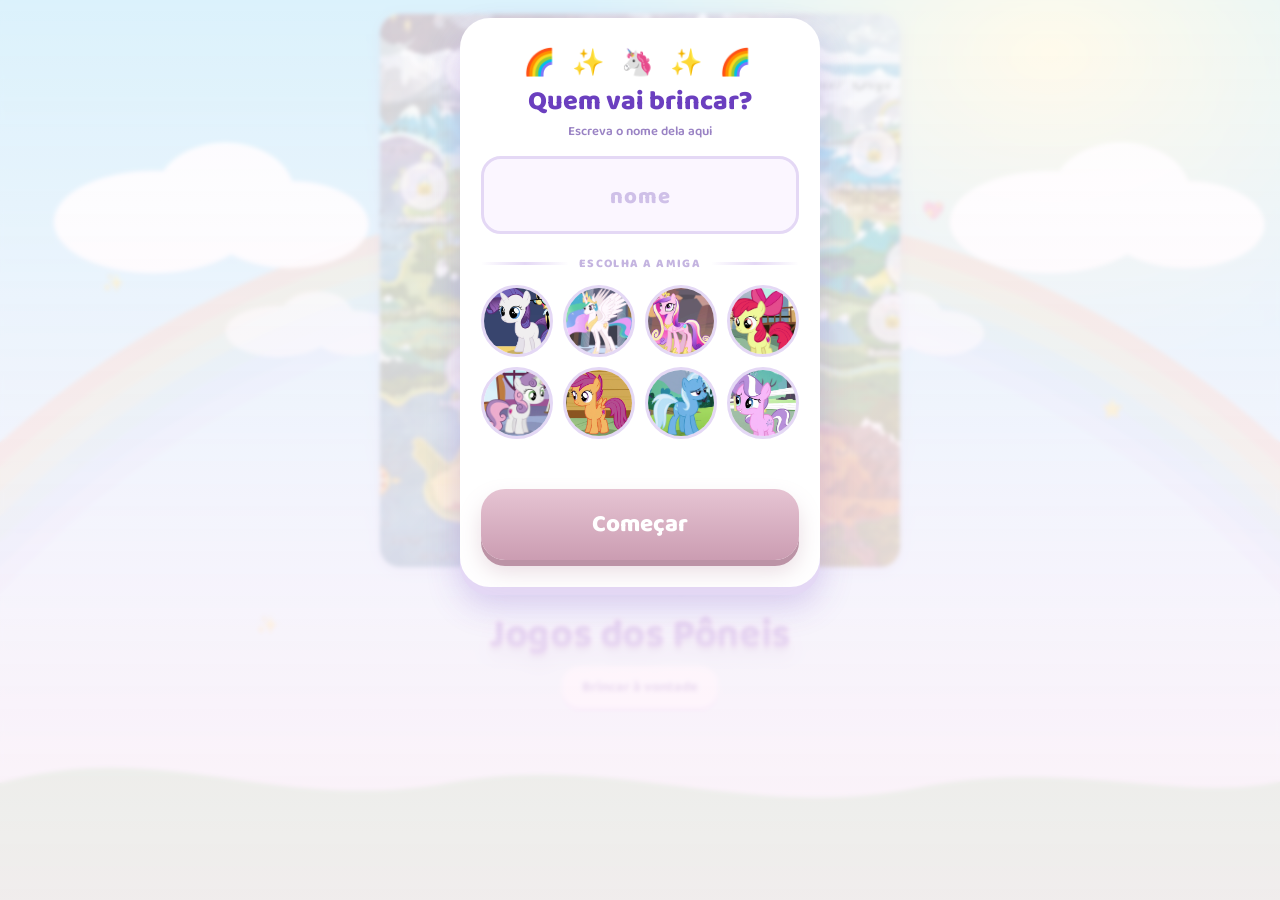
==== commit 936d9c42: "Update index.html" ====
--- a/index.html
+++ b/index.html
@@ -4,258 +4,243 @@
 <meta charset="UTF-8">
 <meta name="viewport" content="width=device-width, initial-scale=1.0, maximum-scale=1.0, user-scalable=no, viewport-fit=cover">
 <meta name="robots" content="noindex, nofollow">
-<title>Leva o Pônei — Labirinto</title>
+<title>Jogos dos Pôneis</title>
 <link rel="preconnect" href="https://fonts.googleapis.com">
 <link rel="preconnect" href="https://fonts.gstatic.com" crossorigin>
 <link href="https://fonts.googleapis.com/css2?family=Baloo+2:wght@600;800&display=swap" rel="stylesheet">
 <style>
 :root{
-  /* forma da ferradura, usada como máscara pelas pegadas */
-  --forma-pegada:url("data:image/svg+xml,%3Csvg xmlns='http://www.w3.org/2000/svg' viewBox='0 0 60 60'%3E%3Cpath d='M17 47 A 17 19 0 1 1 43 47' fill='none' stroke='%23000' stroke-width='11' stroke-linecap='round'/%3E%3C/svg%3E");
   --lilas:#EFE3FF; --rosa-claro:#FFE4F2;
   --roxo:#6B3FBF; --roxo-escuro:#4A2A87;
   --rosa:#FF6FB0; --turquesa:#35CFC9; --amarelo:#FFD34A;
   --texto:#40276E;
-  --parede:#7B57C9;
 }
 *{ box-sizing:border-box; margin:0; padding:0; -webkit-tap-highlight-color:transparent; }
-html,body{ height:100%; overflow:hidden; }
+html,body{ min-height:100%; }
 body{
   font-family:'Baloo 2','Segoe UI Rounded','SF Pro Rounded',system-ui,sans-serif;
   color:var(--texto);
   background:
     radial-gradient(1200px 600px at 20% -10%, #FFF6C9 0%, transparent 55%),
     linear-gradient(160deg, var(--lilas) 0%, var(--rosa-claro) 100%);
-  display:flex; flex-direction:column;
-  padding:calc(8px + env(safe-area-inset-top)) 10px calc(10px + env(safe-area-inset-bottom));
-  user-select:none; touch-action:none;
-}
-
-/* ---------- barra ---------- */
-.barra{ display:flex; align-items:center; justify-content:space-between; gap:8px; flex:0 0 auto; margin-bottom:8px; }
-.marcador{
-  background:rgba(255,255,255,.75); border-radius:14px; padding:6px 14px;
-  font-weight:800; font-size:17px; color:var(--roxo);
-  box-shadow:0 2px 6px rgba(107,63,191,.14); text-align:center; min-width:72px;
-}
-.marcador span{ display:block; font-size:10px; font-weight:600; color:#9A83C4; letter-spacing:.08em; text-transform:uppercase; }
-.icone{
-  border:none; background:rgba(255,255,255,.75); color:var(--roxo);
-  font-family:inherit; font-weight:800; font-size:20px;
-  width:44px; height:44px; border-radius:14px; cursor:pointer;
-  box-shadow:0 2px 6px rgba(107,63,191,.14); flex:0 0 auto;
-}
-
-/* ---------- labirinto ---------- */
-#palco{ flex:1; min-height:0; display:flex; align-items:center; justify-content:center; }
-#labirinto{ position:relative; }
-
-.celula{
-  position:absolute;
-  border:0 solid var(--parede);
-  background:rgba(255,255,255,.5);
-}
-.celula.chegada{ background:#D8F7F0; }
-
-#poneiz, #amiga{
-  position:absolute; display:flex; align-items:center; justify-content:center;
-  pointer-events:none; z-index:3;
-}
-#poneiz{ z-index:4; }
-/* linear, e com a mesma duração do intervalo entre passos: com 'ease'
-   o pônei acelerava e freava em cada casa, o que parecia pulo. Assim
-   ele desliza sem parar de uma ponta à outra. */
-#poneiz.andando{ transition:left .3s linear, top .3s linear; }
-
-/* Pegada de casco.
-
-   A cor vem do cenário, não é fixa. Com a ferradura sempre roxa, ela
-   sumia no castelo e no mundo dos doces, que têm chão arroxeado.
-
-   O desenho é uma máscara, não uma imagem: assim o SVG define só a
-   forma e a cor vem do CSS, que é o que permite trocá-la por cenário. */
-.pegada{
-  position:absolute; pointer-events:none; z-index:1;
-  background-color:var(--pegada, #4A2A87);
-  -webkit-mask-image:var(--forma-pegada); mask-image:var(--forma-pegada);
-  -webkit-mask-size:contain;  mask-size:contain;
-  -webkit-mask-repeat:no-repeat; mask-repeat:no-repeat;
-  -webkit-mask-position:center;  mask-position:center;
-  opacity:.85;
-  animation:pegadaSurge .28s ease-out both;
-}
-@keyframes pegadaSurge{
-  from{ transform:scale(.4); opacity:0; }
-  to  { transform:scale(1);  opacity:.85; }
-}
-
-/* A ÚLTIMA PEGADA MARCA ONDE ELA ESTÁ.
-   O pônei fica parado na largada, então sem isto ela perde a própria
-   posição — principalmente ao voltar atrás num labirinto grande. */
-.pegada.atual{
-  background-color:var(--pegada-atual, #E3488F);
-  opacity:1;
-  animation:pegadaPisca 1s ease-in-out infinite;
-}
-.pegada.atual::after{
-  content:""; position:absolute; inset:-45%;
-  border-radius:50%;
-  background:radial-gradient(circle, var(--halo-pegada, rgba(255,111,176,.6)) 0%, transparent 70%);
-  animation:halolPisca 1s ease-in-out infinite;
-}
-@keyframes pegadaPisca{
-  0%,100%{ transform:scale(1);    opacity:.92; }
-  50%    { transform:scale(1.2);  opacity:1; }
-}
-@keyframes halolPisca{
-  0%,100%{ opacity:.3; }
-  50%    { opacity:1; }
-}
-}
-#poneiz img, #amiga img{ width:100%; height:100%; object-fit:contain; }
-#poneiz .emoji, #amiga .emoji{ font-size:26px; }
-
-@keyframes pulsa{ 0%,100%{ transform:scale(1); } 50%{ transform:scale(1.12); } }
-
-/* itens espalhados pelo labirinto */
-.item{
-  position:absolute; z-index:3; pointer-events:none;
+  display:flex; flex-direction:column; align-items:center;
+  padding:calc(14px + env(safe-area-inset-top)) 14px calc(20px + env(safe-area-inset-bottom));
+  user-select:none;
+}
+
+.titulo{
+  font-size:clamp(26px,7.5vw,40px); font-weight:800; line-height:.95;
+  color:var(--roxo); text-align:center; margin-top:10px;
+  text-shadow:0 3px 0 #fff, 0 6px 14px rgba(107,63,191,.25);
+}
+
+/* ---------- grade de jogos ----------
+   Antes eram sete cartões largos empilhados, o que dava um scroll
+   enorme no celular. Duas colunas cabem seis jogos em três fileiras. */
+.jogos{
+  display:grid; grid-template-columns:1fr 1fr; gap:10px;
+  width:100%; max-width:400px;
+}
+
+.jogo{
+  display:flex; flex-direction:column; align-items:center; justify-content:flex-start;
+  gap:6px; padding:12px 8px 10px; border:none; border-radius:22px;
+  cursor:pointer; font-family:inherit; text-align:center;
+  background:linear-gradient(180deg,#FFFFFF 0%,#F8F0FF 100%);
+  box-shadow:0 5px 0 #D9C6F2, 0 10px 18px rgba(107,63,191,.18);
+  transition:transform .1s ease, box-shadow .1s ease;
+}
+.jogo:active{ transform:translateY(4px); box-shadow:0 1px 0 #D9C6F2; }
+
+/* o ícone é a identidade do jogo: ela não lê, então a figura precisa
+   dizer sozinha qual brincadeira é */
+.jogo .icone{
+  width:100%; max-width:78px; aspect-ratio:1;
   display:flex; align-items:center; justify-content:center;
-  /* text-shadow no lugar de filter:drop-shadow. Filtro cria uma superfície
-     separada que o navegador reprocessa a cada quadro; no celular ele
-     desiste e a animação morre. text-shadow é pintado junto com o texto. */
-  text-shadow:0 3px 4px rgba(60,40,110,.45);
-  will-change:transform;
-  animation:itemFlutua 2.2s ease-in-out infinite;
-}
-@keyframes itemFlutua{
-  0%,100%{ transform:translate3d(0,0,0)    scale(1); }
-  50%    { transform:translate3d(0,-14%,0) scale(1.08); }
-}
-.item.sumindo{ animation:itemPego .45s ease-out forwards; }
-@keyframes itemPego{
-  0%  { transform:translate3d(0,0,0)     scale(1);   opacity:1; }
-  100%{ transform:translate3d(0,-90%,0)  scale(1.9); opacity:0; }
-}
-
-/* portão: fecha a chegada até ela achar a chave */
-.portao{
-  position:absolute; inset:0; z-index:3; pointer-events:none;
-  display:flex; align-items:center; justify-content:center;
-  border-radius:9px;
-  background:repeating-linear-gradient(45deg,
-    rgba(120,90,60,.85) 0 7px, rgba(150,115,75,.85) 7px 14px);
-  box-shadow:inset 0 0 0 3px rgba(90,65,40,.9);
-}
-.portao.abrindo{ animation:portaoAbre .5s ease-in forwards; }
-@keyframes portaoAbre{
-  to{ transform:scaleY(0); opacity:0; }
-}
-#amiga{ animation:pulsa 1.6s ease-in-out infinite; }
-
-/* ---------- setas ---------- */
-#setas{
-  flex:0 0 auto; display:grid; gap:8px; justify-content:center; margin-top:10px;
-  grid-template-columns:repeat(3, 62px); grid-template-rows:repeat(2, 54px);
-}
-.seta{
-  border:none; border-radius:18px; cursor:pointer;
-  font-family:inherit; font-size:26px; font-weight:800; color:#fff;
-  background:linear-gradient(180deg,#8B5CE0 0%, var(--roxo) 100%);
-  box-shadow:0 4px 0 var(--roxo-escuro);
-}
-.seta:active{ transform:translateY(3px); box-shadow:0 1px 0 var(--roxo-escuro); }
-.seta[data-dir="cima"]  { grid-column:2; grid-row:1; }
-.seta[data-dir="esq"]   { grid-column:1; grid-row:2; }
-.seta[data-dir="baixo"] { grid-column:2; grid-row:2; }
-.seta[data-dir="dir"]   { grid-column:3; grid-row:2; }
-
-/* ---------- vitória ---------- */
-/* ---------- escolha de dificuldade ----------
-   Ela não lê, então a cor e a quantidade de quadradinhos é que dizem o
-   tamanho: verde pequeno, amarelo médio, vermelho grande. */
-#escolha{
-  position:fixed; inset:0; z-index:90; display:none;
-  align-items:center; justify-content:center; flex-direction:column; gap:14px;
-  padding:22px; text-align:center;
-  background:linear-gradient(180deg, rgba(255,255,255,.75) 0%, rgba(240,235,255,.9) 100%);
-}
-#escolha.visivel{ display:flex; }
-#escolha h2{ font-size:26px; font-weight:800; color:var(--roxo); text-shadow:0 2px 0 #fff; }
-
-.nivelBtn{
-  display:flex; align-items:center; gap:14px;
-  width:100%; max-width:290px; padding:12px 16px;
-  border:none; border-radius:24px; cursor:pointer; font-family:inherit;
-  background:#fff; box-shadow:0 5px 0 #D9C6F2, 0 10px 18px rgba(107,63,191,.18);
-  transition:transform .1s ease, box-shadow .1s ease;
-}
-.nivelBtn:active{ transform:translateY(4px); box-shadow:0 1px 0 #D9C6F2; }
-.nivelBtn .bolinha{
-  flex:0 0 auto; width:34px; height:34px; border-radius:50%;
-  box-shadow:inset 0 -4px 8px rgba(0,0,0,.18);
-}
-.nivelBtn .grade{ display:grid; gap:2px; }
-.nivelBtn .grade i{ width:7px; height:7px; border-radius:2px; background:#C9BBE4; }
-.nivelBtn .txt{ margin-left:auto; font-size:19px; font-weight:800; color:var(--roxo); }
-
-.nivelBtn[data-n="facil"]   .bolinha{ background:#5ECB74; }
-.nivelBtn[data-n="medio"]   .bolinha{ background:#FFC93C; }
-.nivelBtn[data-n="dificil"] .bolinha{ background:#F0614F; }
-
-#festa{
-  position:fixed; inset:0; z-index:60; display:none;
-  align-items:center; justify-content:center; flex-direction:column; gap:14px;
-  background:rgba(255,246,201,.92); text-align:center; padding:20px;
-}
-#festa.visivel{ display:flex; }
-#festa .titulo{ font-size:clamp(26px,8vw,40px); font-weight:800; color:var(--roxo); text-shadow:0 3px 0 #fff; }
-#festa .retratoPremio{
-  position:relative; width:min(52vw,190px); aspect-ratio:1;
-  border-radius:50%; overflow:visible;
-  border:6px solid var(--amarelo); background:#fff;
-  box-shadow:0 10px 26px rgba(107,63,191,.3);
-  animation:premioPula .6s cubic-bezier(.2,1.5,.4,1) both;
-}
-#festa .retratoPremio > img{
-  width:100%; height:100%; border-radius:50%;
-  object-fit:cover; object-position:center 34%;
-}
-@keyframes premioPula{
-  0%  { transform:scale(.3) rotate(-20deg); opacity:0; }
-  100%{ transform:scale(1) rotate(0); opacity:1; }
-}
-#festa .nomeEnfeite{ font-size:20px; font-weight:800; color:var(--rosa); }
-#festa .contaEnfeite{ font-size:13px; font-weight:600; color:#8A6FBF; }
-#festa .botao{
-  border:none; border-radius:22px; cursor:pointer; font-family:inherit;
-  font-weight:800; font-size:22px; color:#fff; padding:16px 30px;
-  background:linear-gradient(180deg, var(--rosa) 0%, #E3488F 100%);
-  box-shadow:0 5px 0 #C43A79;
-}
-.estrela-cai{ position:fixed; top:-40px; font-size:26px; pointer-events:none; animation:cair linear forwards; z-index:61; }
-@keyframes cair{ to{ transform:translateY(110vh) rotate(360deg); opacity:.2; } }
-
-/* ---------- voz ---------- */
-#btnStatus, #btnTrocaVoz{
-  border:none; border-radius:12px; cursor:pointer;
-  font-family:inherit; font-weight:800; font-size:12px; padding:6px 10px;
-  background:rgba(255,255,255,.8); color:#8A6FBF;
-  box-shadow:0 2px 6px rgba(107,63,191,.14); flex:0 0 auto;
-}
-#btnStatus[data-ok="sim"]{ background:#D8F7F0; color:#12786F; }
-#btnStatus[data-ok="nao"]{ background:#FFDDE6; color:#B02A4A; }
+  border-radius:20px; padding:8px;
+  background:#F3ECFF;
+}
+.jogo .icone svg{ width:100%; height:100%; }
+
+/* os ícones balançam sozinhos, cada um no seu tempo, para o menu não
+   parecer uma tabela parada */
+.jogo .icone{ animation:iconeBoia 3.6s ease-in-out infinite; }
+.jogo:nth-child(2) .icone{ animation-delay:.0s; }
+.jogo:nth-child(3) .icone{ animation-delay:.5s; }
+.jogo:nth-child(4) .icone{ animation-delay:1.0s; }
+.jogo:nth-child(5) .icone{ animation-delay:1.5s; }
+.jogo:nth-child(6) .icone{ animation-delay:2.0s; }
+@keyframes iconeBoia{
+  0%,100%{ transform:translateY(0)    rotate(-2deg); }
+  50%    { transform:translateY(-5px) rotate(2deg); }
+}
+
+/* ao tocar, o ícone dá um pulo antes de trocar de página */
+.jogo.tocado .icone{ animation:iconePula .42s cubic-bezier(.2,1.6,.4,1); }
+@keyframes iconePula{
+  0%  { transform:scale(1)    rotate(0); }
+  40% { transform:scale(1.28) rotate(-9deg); }
+  70% { transform:scale(.94)  rotate(5deg); }
+  100%{ transform:scale(1)    rotate(0); }
+}
+.jogo.tocado{ box-shadow:0 2px 0 #D9C6F2, 0 0 0 4px rgba(255,111,176,.35); }
+
+.faiscaMenu{
+  position:fixed; pointer-events:none; z-index:60; font-size:20px;
+  animation:faiscaMenuVoa .55s ease-out forwards;
+}
+@keyframes faiscaMenuVoa{
+  from{ transform:translate3d(0,0,0) scale(.5); opacity:1; }
+  to  { transform:translate3d(var(--fx,0), var(--fy,-40px),0) scale(1.25); opacity:0; }
+}
+.jogo .nome{ font-size:15px; font-weight:800; color:var(--roxo); line-height:1.1; }
+.jogo .como{ display:none; }          /* a legenda escrita não serve para ela */
+
+.jogo[data-cor="rosa"] .icone{ background:#FFE4F2; }
+.jogo[data-cor="turq"] .icone{ background:#D8F7F0; }
+.jogo[data-cor="amar"] .icone{ background:#FFF3CC; }
+.jogo[data-cor="verde"] .icone{ background:#E0F5DF; }
+
+/* o álbum ocupa a largura toda: é o painel de progresso, não um jogo */
+.jogo.largo{
+  grid-column:1 / -1;
+  flex-direction:row; align-items:center; gap:12px;
+  padding:10px 14px; text-align:left;
+}
+.jogo.largo .icone{ width:56px; max-width:56px; flex:0 0 auto; }
+.jogo.largo .nome{ font-size:18px; }
+.jogo.largo .como{ display:block; font-size:12px; font-weight:600; color:#9A83C4; margin-top:2px; }
+.jogo.largo .seta{ margin-left:auto; font-size:22px; color:var(--rosa); }
+.jogo .seta{ display:none; }
+
+/* voz */
 #recado{
-  position:fixed; left:8px; right:8px; top:calc(56px + env(safe-area-inset-top)); z-index:70;
+  position:fixed; left:8px; right:8px; top:calc(46px + env(safe-area-inset-top)); z-index:45;
   background:#3B1220; color:#FFE6EE; border:2px solid var(--rosa); border-radius:14px;
   padding:10px 12px; font-size:13px; line-height:1.45; cursor:pointer;
   box-shadow:0 8px 24px rgba(0,0,0,.3);
 }
 #recado.escondida{ display:none; }
 
+/* telas baixas (iPhone SE e parecidos): aperta o cabeçalho e os ícones
+   para os seis jogos caberem sem rolagem */
+@media (max-height: 720px){
+  .titulo{ font-size:24px; margin-top:4px; }
+  .recepcao{ padding:6px 12px 6px 6px; margin-bottom:8px; }
+  .recepcao .amiga{ width:48px; height:48px; }
+  .jogo{ padding:8px 6px 8px; gap:4px; }
+  .jogo .icone{ max-width:58px; padding:6px; }
+  .jogo .nome{ font-size:14px; }
+  .jogo.largo .icone{ width:46px; max-width:46px; }
+}
+
 @media (prefers-reduced-motion: reduce){
   *{ animation-duration:.01ms !important; transition-duration:.01ms !important; }
 }
+
+/* ---------- a amiga recebendo ela ---------- */
+.recepcao{
+  display:flex; align-items:center; gap:12px;
+  width:100%; max-width:400px; margin:0 auto 10px;
+  background:rgba(255,255,255,.82); border-radius:22px; padding:8px 14px 8px 8px;
+  box-shadow:0 5px 0 #D9C6F2, 0 10px 20px rgba(107,63,191,.18);
+}
+.recepcao .amiga{
+  position:relative;
+  flex:0 0 auto; width:56px; height:56px; border-radius:50%;
+  /* overflow visível para o enfeite poder passar da borda do retrato */
+  overflow:visible;
+  border:3px solid #FFD34A; background:#FFF6C9;
+  animation:balanca 3.6s ease-in-out infinite;
+}
+.recepcao .amiga img{ width:100%; height:100%; border-radius:50%; object-fit:cover; object-position:center 34%; }
+.recepcao .fala{ flex:1; min-width:0; }
+.recepcao .oi{ font-size:17px; font-weight:800; color:var(--roxo); line-height:1.1; }
+.recepcao .tarefa{ font-size:11px; font-weight:600; color:#9A83C4; margin:2px 0 3px; }
+
+/* ---------- primeira vez: quem vai brincar? ---------- */
+#apresentacao{
+  position:fixed; inset:0; z-index:120; display:none;
+  align-items:center; justify-content:flex-start; flex-direction:column;
+  padding:calc(18px + env(safe-area-inset-top)) 16px calc(24px + env(safe-area-inset-bottom));
+  text-align:center; overflow-y:auto;
+  /* deixa o cenário do fundo aparecer por trás em vez de tapar tudo */
+  background:linear-gradient(180deg, rgba(255,255,255,.72) 0%, rgba(255,240,250,.88) 100%);
+  backdrop-filter:blur(2px);
+}
+#apresentacao.visivel{ display:flex; }
+
+.cartao{
+  width:100%; max-width:360px;
+  background:#fff; border-radius:30px;
+  padding:22px 18px 24px;
+  box-shadow:0 8px 0 #E4D8F5, 0 18px 34px rgba(107,63,191,.24);
+  border:3px solid #fff;
+}
+
+#apresentacao .estrelinhas{ font-size:26px; letter-spacing:6px; margin-bottom:2px; }
+#apresentacao h2{
+  font-size:27px; font-weight:800; color:var(--roxo); line-height:1.1;
+  text-shadow:0 2px 0 #fff;
+}
+#apresentacao p{ font-size:13px; font-weight:600; color:#9A83C4; margin:4px 0 14px; }
+
+/* o campo mostra o nome em letras grandes: ela já sabe escrever o dela,
+   e ver a própria letra aparecendo grande faz parte da graça */
+#campoNome{
+  font-family:inherit; font-size:30px; font-weight:800; text-align:center;
+  letter-spacing:2px; color:var(--roxo);
+  border:3px solid #E4D8F5; border-radius:20px;
+  padding:12px 14px; width:100%; background:#FBF6FF;
+  outline:none; transition:border-color .2s ease, box-shadow .2s ease;
+}
+#campoNome:focus{ border-color:var(--rosa); box-shadow:0 0 0 4px rgba(255,111,176,.22); background:#fff; }
+#campoNome::placeholder{ color:#CFC0E8; font-size:22px; letter-spacing:1px; }
+
+.divisor{
+  display:flex; align-items:center; gap:10px;
+  margin:20px 0 12px; color:#C4B4E0; font-size:12px; font-weight:800;
+  text-transform:uppercase; letter-spacing:.12em;
+}
+.divisor::before, .divisor::after{
+  content:""; flex:1; height:3px; border-radius:2px;
+  background:linear-gradient(90deg, transparent, #E4D8F5, transparent);
+}
+
+.escolhaAmigas{
+  display:grid; grid-template-columns:repeat(4, 1fr); gap:10px;
+}
+.escolhaAmigas button{
+  border:3px solid #E4D8F5; background:#FBF6FF; border-radius:50%;
+  aspect-ratio:1; width:100%; padding:0; overflow:hidden; cursor:pointer;
+  transition:transform .15s ease, border-color .15s ease, box-shadow .15s ease;
+}
+.escolhaAmigas button:active{ transform:scale(.94); }
+.escolhaAmigas button.marcada{
+  border-color:var(--rosa);
+  box-shadow:0 0 0 5px rgba(255,111,176,.28), 0 4px 10px rgba(196,58,121,.3);
+  transform:scale(1.08);
+}
+.escolhaAmigas img{ width:100%; height:100%; object-fit:cover; object-position:center 34%; }
+
+#nomeDaAmiga{
+  min-height:22px; margin-top:10px;
+  font-size:16px; font-weight:800; color:var(--rosa);
+}
+
+/* o botão existia com a classe .botao, que nunca foi definida nesta
+   página — por isso saía o botão cru do navegador */
+#btnComecar{
+  margin-top:18px; width:100%;
+  border:none; border-radius:24px; cursor:pointer;
+  font-family:inherit; font-weight:800; font-size:24px; color:#fff;
+  padding:16px 20px;
+  background:linear-gradient(180deg, #FF8FC0 0%, #E3488F 100%);
+  box-shadow:0 6px 0 #C43A79, 0 12px 22px rgba(196,58,121,.32);
+  transition:transform .1s ease, box-shadow .1s ease, filter .2s ease;
+}
+#btnComecar:active{ transform:translateY(5px); box-shadow:0 1px 0 #C43A79; }
+#btnComecar.esperando{ filter:grayscale(.5) opacity(.6); }
 </style>
 <link rel="stylesheet" href="cenario.css">
 </head>
@@ -268,803 +253,151 @@
 
 <div id="recado" class="escondida"></div>
 
-<div class="barra">
-  <button class="icone" id="btnCasa" aria-label="Voltar aos jogos">🏠</button>
-  <button class="icone" id="btnNivel" aria-label="Trocar dificuldade">🎚️</button>
-  <div class="marcador"><span>Estrelas</span><b id="mEstrelas">0</b></div>
-  <div class="marcador"><span>Labirinto</span><b id="mNivel">1</b></div>
-  <div class="marcador" id="caixaMacas"><span id="rotuloItem">Itens</span><b id="mMacas">0/0</b></div>
-  <button id="btnTrocaVoz">trocar voz</button>
-  <button id="btnStatus" data-ok="?">🔈 voz</button>
+<div id="mapa"></div>
+<div id="faixaFase"></div>
+
+<h1 class="titulo">Jogos dos Pôneis</h1>
+
+<div class="recepcao" id="recepcao" style="display:none">
+  <span class="amiga" id="amigaFoto"></span>
+  <span class="fala">
+    <span class="oi" id="amigaOi">Oi!</span>
+    <span class="tarefa" id="amigaTarefa"></span>
+    <span id="fitaAqui"></span>
+  </span>
 </div>
 
-<div id="palco"><div id="labirinto"></div></div>
-
-<div id="setas">
-  <button class="seta" data-dir="cima"  aria-label="Para cima">▲</button>
-  <button class="seta" data-dir="esq"   aria-label="Para a esquerda">◀</button>
-  <button class="seta" data-dir="baixo" aria-label="Para baixo">▼</button>
-  <button class="seta" data-dir="dir"   aria-label="Para a direita">▶</button>
+<div class="jogos" id="jogos"></div>
+
+<div id="apresentacao">
+  <div class="cartao">
+    <div class="estrelinhas" aria-hidden="true">🌈 ✨ 🦄 ✨ 🌈</div>
+    <h2>Quem vai brincar?</h2>
+    <p>Escreva o nome dela aqui</p>
+    <input id="campoNome" maxlength="14" placeholder="nome" autocomplete="off"
+           autocapitalize="words" spellcheck="false">
+
+    <div class="divisor">escolha a amiga</div>
+    <div class="escolhaAmigas" id="escolhaAmigas"></div>
+    <div id="nomeDaAmiga"></div>
+
+    <button id="btnComecar" class="esperando">Começar</button>
+  </div>
 </div>
 
-<div id="escolha">
-  <h2>Escolha o labirinto</h2>
-  <button class="nivelBtn" data-n="facil">
-    <span class="bolinha"></span><span class="grade"></span><span class="txt">Fácil</span>
-  </button>
-  <button class="nivelBtn" data-n="medio">
-    <span class="bolinha"></span><span class="grade"></span><span class="txt">Médio</span>
-  </button>
-  <button class="nivelBtn" data-n="dificil">
-    <span class="bolinha"></span><span class="grade"></span><span class="txt">Difícil</span>
-  </button>
-</div>
-
-<div id="festa">
-  <div class="titulo" id="festaTitulo">Chegou!</div>
-  <div class="retratoPremio" id="retratoPremio"></div>
-  <div class="nomeEnfeite" id="nomeEnfeite"></div>
-  <div class="contaEnfeite" id="contaEnfeite"></div>
-  <button class="botao" id="btnProximo">Outro labirinto</button>
-</div>
-
-<script src="personagens.js"></script>
 <script src="frases.js"></script>
-<script src="voz.js"></script>
 <script src="perfil.js"></script>
 <script src="enfeites.js"></script>
 <script src="album.js"></script>
+<script src="aventura.js"></script>
 <script>
+/* os cartões agora usam ícones desenhados, não fotos — não há
+   imagem que possa falhar */
+
 /* ===================================================================
-   LABIRINTO — "Leva o Pônei"
-   Ela tem 4 anos e não lê: a instrução é falada, e o caminho já
-   percorrido fica pintado para ela não se perder.
+   PERFIL: primeira vez, e a recepção da amiga
    =================================================================== */
-
-const $ = id => document.getElementById(id);
-
-addEventListener("error", e => {
-  const r = $("recado");
-  if(!r) return;
-  r.textContent = "Erro: " + e.message + (e.lineno ? " (linha " + e.lineno + ")" : "");
-  r.classList.remove("escondida");
+injetaEstiloPerfil();
+
+let amigaEscolhida = null;
+
+function montaEscolha(){
+  const cx = document.getElementById("escolhaAmigas");
+  cx.innerHTML = "";
+  AMIGAS.forEach(nome => {
+    const b = document.createElement("button");
+    b.innerHTML = '<img src="imagens/' + encodeURIComponent(nome) + '.png" alt="' + nome + '">';
+    b.addEventListener("click", () => {
+      amigaEscolhida = nome;
+      cx.querySelectorAll("button").forEach(x => x.classList.remove("marcada"));
+      b.classList.add("marcada");
+      // ela não lê ainda, mas o pai precisa saber quem escolheu
+      document.getElementById("nomeDaAmiga").textContent = nome;
+      if(typeof somToque === "function") somToque();
+      confereBotao();
+    });
+    cx.appendChild(b);
+  });
+}
+
+/* o botão só ganha cor quando há nome e amiga escolhidos — assim ele
+   não parece quebrado quando o toque não faz nada */
+function confereBotao(){
+  const pronto = document.getElementById("campoNome").value.trim() !== "" && amigaEscolhida;
+  document.getElementById("btnComecar").classList.toggle("esperando", !pronto);
+}
+
+function abreApresentacao(){
+  montaEscolha();
+  document.getElementById("campoNome").addEventListener("input", confereBotao);
+  document.getElementById("apresentacao").classList.add("visivel");
+}
+
+document.getElementById("btnComecar").addEventListener("click", () => {
+  const nome = document.getElementById("campoNome").value.trim();
+  if(!nome){ document.getElementById("campoNome").focus(); return; }
+  if(!amigaEscolhida) amigaEscolhida = AMIGAS[0];
+
+  const p = perfil();
+  p.nome = nome;
+  p.amiga = amigaEscolhida;
+  salvaPerfil(p);
+
+  document.getElementById("apresentacao").classList.remove("visivel");
+  mostraRecepcao();
+  if(typeof somVitoria === "function") somVitoria();
 });
-$("recado").addEventListener("click", () => $("recado").classList.add("escondida"));
-
-/* o voz.js pode faltar — o jogo não pode morrer por causa disso */
-const TEM_VOZJS = (typeof fala === "function");
-const dizer   = t => { if(TEM_VOZJS) try{ fala(t); }catch(e){} };
-const tocar   = f => { if(typeof f === "function") try{ f(); }catch(e){} };
-
-/* ---------- elenco: usa as imagens já baixadas ---------- */
-const TEM_ELENCO = (typeof PERSONAGENS !== "undefined" && Array.isArray(PERSONAGENS) && PERSONAGENS.length);
-const sorteia = a => a[Math.floor(Math.random() * a.length)];
-
-function retratoDe(p){
-  if(p && p.img) return '<img src="' + encodeURI(p.img) + '" alt="' + p.nome + '">';
-  return '<span class="emoji">🦄</span>';
-}
-
-
-/* ===================================================================
-   CENÁRIOS
-   Criança de 4 anos perde o interesse quando vê a mesma tela três
-   vezes. Cada rodada acontece num lugar diferente: muda o céu, o
-   chão, as cercas, o item que ela coleta e o nome que a voz anuncia.
-
-   Os cenários entram embaralhados e só repetem depois que todos os
-   sete passaram — assim ela nunca vê o mesmo duas vezes seguidas.
-   =================================================================== */
-const CENARIOS = [
-  { nome:"o jardim",   item:"🍎", oQue:"maçã",     oQuePl:"maçãs",
-    ceuAlto:"#7FCFF2", ceuBaixo:"#C8EEFF", sol:"#FFF0B8",
-    chaoClaro:"#F6E7C8", chaoEscuro:"#EAD6B0", pedrisco:"rgba(160,120,80,.20)",
-    molduraClara:"#E8D5AE", molduraEscura:"#DCC79A",
-    paredeTopo:"#63C36F", paredeMeio:"#3E9A54", paredeBase:"#2E7A41", paredeSombra:"rgba(20,90,45,.35)" , pegada:"#5A3A16", pegadaAtual:"#C43A79"},
-
-  { nome:"a praia",    item:"🐚", oQue:"conchinha", oQuePl:"conchinhas",
-    ceuAlto:"#6FD8E8", ceuBaixo:"#D6F6FF", sol:"#FFE9A8",
-    chaoClaro:"#FBEFCF", chaoEscuro:"#F0DCA8", pedrisco:"rgba(200,160,100,.22)",
-    molduraClara:"#F2DFB0", molduraEscura:"#E4CB92",
-    paredeTopo:"#7FD8E0", paredeMeio:"#48AFC4", paredeBase:"#2E8CA6", paredeSombra:"rgba(20,90,110,.35)" , pegada:"#7A4A18", pegadaAtual:"#1E7A8C"},
-
-  { nome:"a neve",     item:"❄️", oQue:"floquinho", oQuePl:"floquinhos",
-    ceuAlto:"#A8D8F0", ceuBaixo:"#E8F6FF", sol:"#FFFFFF",
-    chaoClaro:"#FBFDFF", chaoEscuro:"#DCEAF6", pedrisco:"rgba(140,175,205,.25)",
-    molduraClara:"#E4F0FA", molduraEscura:"#CFE2F2",
-    paredeTopo:"#CFEBFA", paredeMeio:"#95C8E8", paredeBase:"#6BA8D0", paredeSombra:"rgba(60,120,165,.32)" , pegada:"#2E5A80", pegadaAtual:"#C43A79"},
-
-  { nome:"a floresta", item:"🌰", oQue:"castanha",  oQuePl:"castanhas",
-    ceuAlto:"#8FD0A8", ceuBaixo:"#DAF2DC", sol:"#F4F0B0",
-    chaoClaro:"#E0D0A8", chaoEscuro:"#C8B48A", pedrisco:"rgba(110,85,50,.24)",
-    molduraClara:"#CBB894", molduraEscura:"#B49E78",
-    paredeTopo:"#A8763E", paredeMeio:"#7E5528", paredeBase:"#5E3D1B", paredeSombra:"rgba(60,35,10,.38)" , pegada:"#3A2408", pegadaAtual:"#B03A2E"},
-
-  { nome:"o mundo dos doces", item:"🍬", oQue:"balinha", oQuePl:"balinhas",
-    ceuAlto:"#F5A8D0", ceuBaixo:"#FFE0F0", sol:"#FFF4C8",
-    chaoClaro:"#FFF0DC", chaoEscuro:"#F4DCBC", pedrisco:"rgba(210,140,170,.22)",
-    molduraClara:"#F8DCC8", molduraEscura:"#EEC4AC",
-    paredeTopo:"#FF9ECB", paredeMeio:"#E86BAA", paredeBase:"#C4488A", paredeSombra:"rgba(150,40,95,.32)" , pegada:"#8A3060", pegadaAtual:"#4A2A87"},
-
-  { nome:"o castelo",  item:"💎", oQue:"joia",      oQuePl:"joias",
-    ceuAlto:"#9CB8E8", ceuBaixo:"#DCE6FA", sol:"#FFF2CC",
-    chaoClaro:"#E8E2F2", chaoEscuro:"#D2C8E4", pedrisco:"rgba(120,105,150,.24)",
-    molduraClara:"#DCD2EC", molduraEscura:"#C4B8DC",
-    paredeTopo:"#BFB4D4", paredeMeio:"#9186B0", paredeBase:"#6E6390", paredeSombra:"rgba(55,45,85,.34)" , pegada:"#3A2E5E", pegadaAtual:"#B03A6E"},
-
-  { nome:"o pôr do sol", item:"⭐", oQue:"estrelinha", oQuePl:"estrelinhas",
-    ceuAlto:"#F5A87E", ceuBaixo:"#FFE2C8", sol:"#FFD08A",
-    chaoClaro:"#F2DCC0", chaoEscuro:"#E0C29E", pedrisco:"rgba(160,105,70,.22)",
-    molduraClara:"#E8CDAC", molduraEscura:"#D4B48E",
-    paredeTopo:"#C48EB4", paredeMeio:"#9A6494", paredeBase:"#744874", paredeSombra:"rgba(70,35,70,.34)", pegada:"#5E2A2A", pegadaAtual:"#2E5A80" }
-];
-
-let baralhoCenarios = [], cenario = CENARIOS[0];
-
-function proximoCenario(){
-  if(!baralhoCenarios.length){
-    baralhoCenarios = CENARIOS.slice();
-    for(let i = baralhoCenarios.length - 1; i > 0; i--){
-      const j = Math.floor(Math.random() * (i + 1));
-      [baralhoCenarios[i], baralhoCenarios[j]] = [baralhoCenarios[j], baralhoCenarios[i]];
-    }
-    // se o primeiro do baralho novo for igual ao último jogado, manda para o fim
-    if(baralhoCenarios[0] === cenario && baralhoCenarios.length > 1){
-      baralhoCenarios.push(baralhoCenarios.shift());
-    }
+
+function mostraRecepcao(){
+  if(!temPerfil()) return;
+  const m = missao();
+  const feito = m.feitos >= DESAFIOS_POR_DIA;
+
+  const foto = document.getElementById("amigaFoto");
+  foto.innerHTML = '<img src="' + imgDaAmiga() + '" alt="' + amigaDela() + '">';
+  // é AQUI que o enfeite ganho nos labirintos aparece, todo dia
+  if(typeof poeEnfeite === "function") poeEnfeite(foto);
+  document.getElementById("amigaOi").textContent = "Oi, " + nomeDela() + "!";
+  document.getElementById("amigaTarefa").textContent = feito
+    ? "Missão de hoje cumprida!"
+    : "Faltam " + (DESAFIOS_POR_DIA - m.feitos) + " brincadeiras hoje";
+  document.getElementById("fitaAqui").innerHTML = fitaDaMissao();
+  document.getElementById("recepcao").style.display = "flex";
+}
+
+if(temPerfil()) mostraRecepcao(); else abreApresentacao();
+
+function faiscasNoToque(b){
+  const r = b.getBoundingClientRect();
+  const simbolos = ["✨", "⭐", "💖"];
+  for(let i = 0; i < 6; i++){
+    const f = document.createElement("div");
+    f.className = "faiscaMenu";
+    f.textContent = simbolos[i % 3];
+    f.style.left = (r.left + r.width / 2 - 10) + "px";
+    f.style.top  = (r.top + r.height / 2 - 10) + "px";
+    f.style.setProperty("--fx", (Math.random() * 90 - 45) + "px");
+    f.style.setProperty("--fy", (-25 - Math.random() * 45) + "px");
+    document.body.appendChild(f);
+    setTimeout(() => f.remove(), 600);
   }
-  cenario = baralhoCenarios.shift();
-  aplicaCenario();
-}
-
-function aplicaCenario(){
-  const r = document.documentElement.style;
-  r.setProperty("--ceu-alto",       cenario.ceuAlto);
-  r.setProperty("--ceu-baixo",      cenario.ceuBaixo);
-  r.setProperty("--sol",            cenario.sol);
-  r.setProperty("--chao-claro",     cenario.chaoClaro);
-  r.setProperty("--chao-escuro",    cenario.chaoEscuro);
-  r.setProperty("--pedrisco",       cenario.pedrisco);
-  r.setProperty("--moldura-clara",  cenario.molduraClara);
-  r.setProperty("--moldura-escura", cenario.molduraEscura);
-  r.setProperty("--parede-topo",    cenario.paredeTopo);
-  r.setProperty("--parede-meio",    cenario.paredeMeio);
-  r.setProperty("--parede-base",    cenario.paredeBase);
-  r.setProperty("--parede-sombra",  cenario.paredeSombra);
-  // a pegada muda de cor junto: roxo fixo sumia no castelo e nos doces
-  r.setProperty("--pegada",       cenario.pegada || "#4A2A87");
-  r.setProperty("--pegada-atual", cenario.pegadaAtual || "#E3488F");
-}
-
-/* ===================================================================
-   1. GERAÇÃO DO LABIRINTO
-   Algoritmo de escavação (recursive backtracker): parte de uma célula,
-   derruba paredes andando ao acaso e volta atrás quando encurrala.
-   Gera sempre um labirinto com um único caminho entre dois pontos —
-   ou seja, ela nunca fica presa e nunca tem becos infinitos.
-   =================================================================== */
-let grade = [], linhas = 4, colunas = 4;
-let pr = 0, pc = 0;              // posição do pônei
-let nivel = (typeof nivelSalvo === 'function') ? nivelSalvo() : 1;
-let estrelas = 0, lado = 60;
-let poneiAtual = null, amigaAtual = null;
-
-function geraLabirinto(nl, nc){
-  grade = [];
-  for(let r = 0; r < nl; r++){
-    grade.push([]);
-    for(let c = 0; c < nc; c++){
-      grade[r].push({ cima:true, baixo:true, esq:true, dir:true, visitada:false });
-    }
-  }
-
-  const pilha = [[0, 0]];
-  grade[0][0].visitada = true;
-
-  while(pilha.length){
-    const [r, c] = pilha[pilha.length - 1];
-    const vizinhos = [];
-    if(r > 0      && !grade[r-1][c].visitada) vizinhos.push(['cima',  r-1, c]);
-    if(r < nl - 1 && !grade[r+1][c].visitada) vizinhos.push(['baixo', r+1, c]);
-    if(c > 0      && !grade[r][c-1].visitada) vizinhos.push(['esq',   r, c-1]);
-    if(c < nc - 1 && !grade[r][c+1].visitada) vizinhos.push(['dir',   r, c+1]);
-
-    if(!vizinhos.length){ pilha.pop(); continue; }
-
-    const [dir, nr, ncol] = sorteia(vizinhos);
-    const oposto = { cima:'baixo', baixo:'cima', esq:'dir', dir:'esq' }[dir];
-    grade[r][c][dir] = false;
-    grade[nr][ncol][oposto] = false;
-    grade[nr][ncol].visitada = true;
-    pilha.push([nr, ncol]);
-  }
-}
-
-/* ===================================================================
-   2. DESENHO — o tamanho da célula vem do espaço real da tela,
-   mesma lógica do tabuleiro da memória.
-   =================================================================== */
-function desenha(){
-  const palco = $("palco");
-  const L = palco.clientWidth, A = palco.clientHeight;
-  lado = Math.floor(Math.min(L / colunas, A / linhas));
-  lado = Math.max(34, Math.min(lado, 92));
-
-  const cx = $("labirinto");
-  cx.style.width  = (colunas * lado) + "px";
-  cx.style.height = (linhas  * lado) + "px";
-  cx.innerHTML = "";
-
-  const espessura = Math.max(6, Math.round(lado / 8));   // arbusto pede mais corpo que uma borda
-
-  /* 1. o chão: cada casa é um pedaço de caminho */
-  for(let r = 0; r < linhas; r++){
-    for(let c = 0; c < colunas; c++){
-      const d = document.createElement("div");
-      d.className = "celula";
-      d.dataset.r = r; d.dataset.c = c;
-      d.style.left = (c * lado) + "px";
-      d.style.top  = (r * lado) + "px";
-      d.style.width = lado + "px";
-      d.style.height = lado + "px";
-      if(r === linhas - 1 && c === colunas - 1) d.classList.add("chegada");
-      cx.appendChild(d);
-    }
-  }
-
-  /* 2. as paredes: arbustos desenhados por cima, um elemento por trecho.
-
-     Antes eram bordas de CSS. Borda é fina, tem canto vivo e não aceita
-     textura, então o labirinto parecia planilha. Como elemento próprio,
-     cada trecho ganha ponta arredondada, folhagem e volume.
-
-     Cada parede é registrada nas duas casas vizinhas. Para não desenhar
-     duas vezes, percorro só a de cima e a da esquerda de cada casa, e
-     fecho a moldura com a de baixo da última linha e a da direita da
-     última coluna. */
-  const meia = espessura / 2;
-  const poeParede = (x, y, w, h) => {
-    const p = document.createElement("div");
-    p.className = "parede";
-    p.style.left = x + "px"; p.style.top = y + "px";
-    p.style.width = w + "px"; p.style.height = h + "px";
-    p.style.borderRadius = meia + "px";
-    cx.appendChild(p);
-  };
-
-  for(let r = 0; r < linhas; r++){
-    for(let c = 0; c < colunas; c++){
-      const g = grade[r][c];
-      if(g.cima) poeParede(c * lado - meia, r * lado - meia, lado + espessura, espessura);
-      if(g.esq)  poeParede(c * lado - meia, r * lado - meia, espessura, lado + espessura);
-      if(r === linhas - 1 && g.baixo)
-        poeParede(c * lado - meia, (r + 1) * lado - meia, lado + espessura, espessura);
-      if(c === colunas - 1 && g.dir)
-        poeParede((c + 1) * lado - meia, r * lado - meia, espessura, lado + espessura);
-    }
-  }
-
-  const amiga = document.createElement("div");
-  amiga.id = "amiga";
-  amiga.style.width = lado + "px"; amiga.style.height = lado + "px";
-  amiga.style.left = ((colunas - 1) * lado) + "px";
-  amiga.style.top  = ((linhas  - 1) * lado) + "px";
-  amiga.innerHTML = retratoDe(amigaAtual);
-  cx.appendChild(amiga);
-
-  const p = document.createElement("div");
-  p.id = "poneiz";
-  p.style.width = lado + "px"; p.style.height = lado + "px";
-  p.innerHTML = retratoDe(poneiAtual);
-  // o pônei fica na largada; a amiga, na chegada. Nenhum dos dois anda.
-  p.style.left = (caminho[0][1] * lado) + "px";
-  p.style.top  = (caminho[0][0] * lado) + "px";
-  cx.appendChild(p);
-
-  desenhaItens();
-  desenhaRastro();
-}
-
-function desenhaItens(){
-  const cx = $("labirinto");
-  cx.querySelectorAll(".item, .portao").forEach(e => e.remove());
-  const tam = Math.round(lado * 0.52);
-
-  const poe = (r, c, emoji, classe) => {
-    const d = document.createElement("div");
-    d.className = "item " + classe;
-    d.style.width = tam + "px"; d.style.height = tam + "px";
-    d.style.left = (c * lado + (lado - tam) / 2) + "px";
-    d.style.top  = (r * lado + (lado - tam) / 2) + "px";
-    d.style.fontSize = Math.round(tam * 0.8) + "px";
-    d.textContent = emoji;
-    cx.appendChild(d);
-  };
-
-  macas.forEach((m, i) => { if(!m.pego) poe(m.r, m.c, cenario.item, "maca-" + i); });
-  if(chave && !chave.pego) poe(chave.r, chave.c, "🔑", "chave");
-
-  // portão barrando a chegada enquanto a chave não aparecer
-  if(chave && !chave.pego){
-    const p = document.createElement("div");
-    p.className = "portao";
-    p.style.position = "absolute";
-    p.style.width = lado + "px"; p.style.height = lado + "px";
-    p.style.left = ((colunas - 1) * lado) + "px";
-    p.style.top  = ((linhas - 1) * lado) + "px";
-    p.style.fontSize = Math.round(lado * 0.45) + "px";
-    p.textContent = "🔒";
-    cx.appendChild(p);
-  }
-
-  $("mMacas").textContent = macas.filter(m => m.pego).length + "/" + macas.length;
-}
-
-/* ---------- rastro de pegadas ----------
-   caminho guarda a rota atual, da largada até onde ela está.
-   O pônei e a amiga não saem do lugar: quem anda é o rastro. */
-let caminho = [[0, 0]];
-const GIRO = { cima:0, dir:90, baixo:180, esq:270 };
-
-/* itens do labirinto */
-let macas = [];          // [{r, c, pego}]
-let chave = null;        // {r, c, pego} ou null nos níveis iniciais
-let temChave = false;
-
-/* Os itens ficam em becos sem saída — casas com três paredes.
-   É o que transforma o desvio em escolha: hoje ela passa reto por eles.
-   O beco da largada e o da chegada ficam de fora. */
-function becosSemSaida(){
-  const lista = [];
-  for(let r = 0; r < linhas; r++){
-    for(let c = 0; c < colunas; c++){
-      if(r === 0 && c === 0) continue;
-      if(r === linhas - 1 && c === colunas - 1) continue;
-      const g = grade[r][c];
-      const paredes = (g.cima?1:0) + (g.baixo?1:0) + (g.esq?1:0) + (g.dir?1:0);
-      if(paredes === 3) lista.push([r, c]);
-    }
-  }
-  return lista;
-}
-
-/* Casas que ela consegue alcançar SEM entrar na chegada.
-
-   Isto não é preciosismo: a chegada fica trancada até achar a chave, e
-   entrar nela encerra a rodada. Então qualquer item que só se alcance
-   atravessando a chegada é inalcançável — e se for a chave, o labirinto
-   fica impossível. Testando 12 mil mapas, isso acontecia em um terço deles.
-
-   Busca em largura a partir da largada, tratando a chegada como parede. */
-function casasAlcancaveis(){
-  const D = { cima:[-1,0], baixo:[1,0], esq:[0,-1], dir:[0,1] };
-  const fim = (linhas - 1) + "," + (colunas - 1);
-  const vistas = new Set(["0,0"]);
-  const fila = [[0, 0]];
-
-  while(fila.length){
-    const [r, c] = fila.shift();
-    for(const d in D){
-      if(grade[r][c][d]) continue;
-      const nr = r + D[d][0], nc = c + D[d][1];
-      const id = nr + "," + nc;
-      if(id === fim) continue;                       // a chegada é barreira
-      if(nr < 0 || nc < 0 || nr >= linhas || nc >= colunas) continue;
-      if(vistas.has(id)) continue;
-      vistas.add(id);
-      fila.push([nr, nc]);
-    }
-  }
-  vistas.delete("0,0");                              // a largada é do pônei
-  return vistas;
-}
-
-function espalhaItens(){
-  macas = []; chave = null; temChave = false;
-
-  const ok = casasAlcancaveis();
-  let becos = becosSemSaida().filter(([r, c]) => ok.has(r + "," + c));
-
-  // mapa pequeno pode não ter becos suficientes: usa qualquer casa alcançável
-  if(becos.length < 3){
-    const extras = [];
-    ok.forEach(id => {
-      const [r, c] = id.split(",").map(Number);
-      if(!becos.some(b => b[0] === r && b[1] === c)) extras.push([r, c]);
-    });
-    becos = becos.concat(extras);
-  }
-
-  for(let i = becos.length - 1; i > 0; i--){        // embaralha
-    const j = Math.floor(Math.random() * (i + 1));
-    [becos[i], becos[j]] = [becos[j], becos[i]];
-  }
-
-  // a chave só entra a partir do 4º labirinto: antes disso é regra demais
-  const usaChave = (DIFICULDADES[dificuldade].chave && becos.length >= 2);
-  let k = 0;
-  if(usaChave){
-    chave = { r: becos[0][0], c: becos[0][1], pego:false };
-    k = 1;
-  }
-
-  const quantas = Math.min(becos.length - k, dificuldade === "facil" ? 2 : 3);
-  for(let i = 0; i < quantas; i++){
-    macas.push({ r: becos[k + i][0], c: becos[k + i][1], pego:false });
-  }
-  temChave = !usaChave;      // sem chave no mapa, o portão nem existe
-}
-
-/* Um cavalo tem quatro cascos e anda alternando os lados, então uma
-   marca sozinha no meio da casa parece carimbo, não passada.
-
-   Cada casa recebe DUAS ferraduras: uma um pouco atrás e outra à frente,
-   deslocadas para lados opostos. E o lado troca a cada casa, de modo que
-   o rastro inteiro zigue-zagueia como pegada na areia.
-
-   'ao longo' é o eixo da direção em que ela andou; 'de lado' é o eixo
-   perpendicular. Qual deles é o horizontal depende da direção, por isso
-   os dois casos abaixo. */
-function desenhaRastro(){
-  const cx = $("labirinto");
-  cx.querySelectorAll(".pegada").forEach(e => e.remove());
-
-  const tam = Math.round(lado * 0.26);
-  const meio = (lado - tam) / 2;
-  const AO_LONGO = lado * 0.17;   // distância entre a marca de trás e a da frente
-  const DE_LADO  = lado * 0.15;   // afastamento do eixo central
-
-  caminho.forEach((passo, i) => {
-    if(i === 0) return;                       // a largada é o próprio pônei
-    const [r, c, dir] = passo;
-    const vertical = (dir === "cima" || dir === "baixo");
-    const sentido  = (dir === "baixo" || dir === "dir") ? 1 : -1;
-    const ladoDaVez = (i % 2 === 0) ? 1 : -1;  // alterna a cada casa
-
-    [-1, 1].forEach((ordem, k) => {
-      const aoLongo = ordem * AO_LONGO * sentido;
-      const deLado  = (k === 0 ? ladoDaVez : -ladoDaVez) * DE_LADO;
-
-      const dx = vertical ? deLado  : aoLongo;
-      const dy = vertical ? aoLongo : deLado;
-
-      const p = document.createElement("div");
-      p.className = "pegada" + (i === caminho.length - 1 ? " atual" : "");
-      p.dataset.passo = i;
-      p.style.width  = tam + "px";
-      p.style.height = tam + "px";
-      p.style.left = (c * lado + meio + dx) + "px";
-      p.style.top  = (r * lado + meio + dy) + "px";
-      p.style.rotate = (GIRO[dir] || 0) + "deg";
-      // a de trás surge um instante antes da da frente: vira uma passada
-      p.style.animationDelay = (ordem === -1 ? 0 : 70) + "ms";
-      cx.appendChild(p);
-    });
-  });
-}
-
-/* ===================================================================
-   3. MOVIMENTO
-   =================================================================== */
-let travado = false;
-
-function move(dir){
-  if(travado) return;
-  const g = grade[pr][pc];
-  if(g[dir]) {              // tem parede: avisa de leve e não sai do lugar
-    tocar(typeof somErrou === "function" ? somErrou : null);
-    return;
-  }
-  if(dir === "cima")  pr--;
-  if(dir === "baixo") pr++;
-  if(dir === "esq")   pc--;
-  if(dir === "dir")   pc++;
-
-  // portão trancado: não deixa entrar na chegada sem a chave
-  if(!temChave && pr === linhas - 1 && pc === colunas - 1){
-    if(dir === "cima")  pr++;
-    if(dir === "baixo") pr--;
-    if(dir === "esq")   pc++;
-    if(dir === "dir")   pc--;
-    tocar(typeof somErrou === "function" ? somErrou : null);
-    dizer("Está trancado! Acha a chavinha primeiro.");
-    return;
-  }
-
-  // voltou para a casa anterior? então desfaz a pegada em vez de empilhar.
-  // assim o rastro mostra o caminho atual, não tudo que ela já pisou.
-  const anterior = caminho[caminho.length - 2];
-  if(anterior && anterior[0] === pr && anterior[1] === pc) caminho.pop();
-  else caminho.push([pr, pc, dir]);
-
-  tocar(typeof somToque === "function" ? somToque : null);
-  desenhaRastro();
-  cancelaDica();
-  recolhe();
-
-  if(pr === linhas - 1 && pc === colunas - 1) setTimeout(chegou, 220);
-  else agendaDica();
-}
-
-/* pegou alguma coisa na casa em que parou? */
-function recolhe(){
-  const cx = $("labirinto");
-
-  macas.forEach((m, i) => {
-    if(m.pego || m.r !== pr || m.c !== pc) return;
-
-    m.pego = true;
-    const el = cx.querySelector(".maca-" + i);
-    if(el){ el.classList.add("sumindo"); setTimeout(() => el.remove(), 450); }
-    tocar(typeof somAchou === "function" ? somAchou : null);
-
-    const faltam = macas.filter(x => !x.pego).length;
-    dizer(faltam
-      ? "Pegou uma " + cenario.oQue + "! " + (faltam === 1 ? "Falta uma." : "Faltam " + faltam + ".")
-      : "Pegou todas as " + cenario.oQuePl + "!");
-    $("mMacas").textContent = macas.filter(x => x.pego).length + "/" + macas.length;
-  });
-
-  if(chave && !chave.pego && chave.r === pr && chave.c === pc){
-    chave.pego = true;
-    temChave = true;
-    const el = cx.querySelector(".chave");
-    if(el){ el.classList.add("sumindo"); setTimeout(() => el.remove(), 450); }
-    const portao = cx.querySelector(".portao");
-    if(portao){ portao.classList.add("abrindo"); setTimeout(() => portao.remove(), 500); }
-    tocar(typeof somVitoria === "function" ? somVitoria : null);
-    dizer("Achou a chavinha! O portão abriu.");
-  }
-}
-
-/* setas */
-document.querySelectorAll(".seta").forEach(b => {
-  b.addEventListener("click", () => move(b.dataset.dir));
+}
+
+/* Delegação em vez de um ouvinte por cartão: a grade é montada pelo
+   aventura.js só quando ela abre o "Brincar à vontade", depois desta
+   linha rodar. Um ouvinte preso a cada botão só pegaria os que já
+   existissem — jogo novo ficaria sem clique. */
+document.getElementById("jogos").addEventListener("click", ev => {
+  const b = ev.target.closest(".jogo");
+  if(!b || !b.dataset.pagina) return;
+
+  try{ if(typeof somToque === "function") somToque(); }catch(e){}
+
+  b.classList.add("tocado");
+  faiscasNoToque(b);
+
+  setTimeout(() => { location.href = b.dataset.pagina; }, 300);
 });
-
-/* teclado, para você testar no computador */
-addEventListener("keydown", e => {
-  const m = { ArrowUp:"cima", ArrowDown:"baixo", ArrowLeft:"esq", ArrowRight:"dir" }[e.key];
-  if(m){ e.preventDefault(); move(m); }
-});
-
-/* arrastar o dedo: cada trecho de meia célula vira um passo */
-let ox = null, oy = null;
-const palco = $("palco");
-
-palco.addEventListener("touchstart", e => {
-  const t = e.touches[0]; ox = t.clientX; oy = t.clientY;
-}, { passive:true });
-
-palco.addEventListener("touchmove", e => {
-  if(ox === null) return;
-  const t = e.touches[0];
-  const dx = t.clientX - ox, dy = t.clientY - oy;
-  const limite = Math.max(18, lado * 0.5);
-
-  if(Math.abs(dx) < limite && Math.abs(dy) < limite) return;
-
-  if(Math.abs(dx) > Math.abs(dy)) move(dx > 0 ? "dir" : "esq");
-  else                            move(dy > 0 ? "baixo" : "cima");
-
-  ox = t.clientX; oy = t.clientY;   // reinicia para permitir arrasto contínuo
-}, { passive:true });
-
-palco.addEventListener("touchend", () => { ox = oy = null; }, { passive:true });
-
-/* ===================================================================
-   4. RODADAS
-   =================================================================== */
-/* A dificuldade agora é escolha dela, não crescimento automático.
-   Antes o labirinto ia aumentando sozinho e ela não tinha como voltar
-   para um tamanho confortável. */
-const DIFICULDADES = {
-  facil:   { tamanho:4, chave:false },
-  medio:   { tamanho:5, chave:true  },
-  dificil: { tamanho:7, chave:true  }
-};
-const DIF_CHAVE = "poneis.labirinto.dificuldade";
-
-function dificuldadeSalva(){
-  try{
-    const d = localStorage.getItem(DIF_CHAVE);
-    return DIFICULDADES[d] ? d : null;
-  }catch(e){ return null; }
-}
-function salvaDificuldade(d){
-  try{ localStorage.setItem(DIF_CHAVE, d); }catch(e){}
-}
-
-let dificuldade = dificuldadeSalva() || "facil";
-function tamanhoDoNivel(){ return DIFICULDADES[dificuldade].tamanho; }
-
-function novaRodada(){
-  travado = false;
-  linhas = colunas = tamanhoDoNivel();
-  pr = pc = 0;
-  caminho = [[0, 0]];
-
-  if(TEM_ELENCO){
-    poneiAtual = sorteia(PERSONAGENS);
-    do { amigaAtual = sorteia(PERSONAGENS); } while(amigaAtual === poneiAtual);
-  }
-
-  proximoCenario();
-  geraLabirinto(linhas, colunas);
-  espalhaItens();
-  $("rotuloItem").textContent = cenario.oQuePl;
-  desenha();
-  $("mNivel").textContent = nivel;
-  if(typeof salvaNivel === "function") salvaNivel(nivel);
-  $("festa").classList.remove("visivel");
-
-  tocar(typeof somComeco === "function" ? somComeco : null);
-  const quem = (amigaAtual && amigaAtual.nome) ? amigaAtual.nome : "a amiga";
-  setTimeout(() => dizer("Agora vamos para " + cenario.nome + "! " + (chave
-      ? "Acha a chavinha para abrir o portão, e leva o pônei até " + quem + "."
-      : "Leva o pônei até " + quem + ", e pega as " + cenario.oQuePl + " pelo caminho.")), 400);
-  agendaDica();
-}
-
-/* o pônei só anda no fim: percorre o rastro que ela desenhou até a amiga.
-   É a recompensa de ter achado o caminho — ela vê a rota dela funcionando. */
-function poneiCaminha(aoFim){
-  const p = $("poneiz");
-  p.classList.add("andando");
-  let i = 0;
-  const passo = () => {
-    i++;
-    if(i >= caminho.length){
-      p.classList.remove("andando");
-      if(typeof aoFim === "function") aoFim();
-      return;
-    }
-    const [r, c] = caminho[i];
-    p.style.left = (c * lado) + "px";
-    p.style.top  = (r * lado) + "px";
-    // som a cada duas casas: numa rota longa, um por passo vira metralhadora
-    if(i % 2 === 0) tocar(typeof somToque === "function" ? somToque : null);
-    // apaga as duas ferraduras da casa que ele acabou de pisar
-    $("labirinto").querySelectorAll('.pegada[data-passo="' + i + '"]').forEach(e => e.remove());
-    setTimeout(passo, 300);
-  };
-  setTimeout(passo, 260);
-}
-
-function chegou(){
-  travado = true;
-  cancelaDica();
-  estrelas++;
-  $("mEstrelas").textContent = estrelas;
-
-  const quem = (amigaAtual && amigaAtual.nome) ? amigaAtual.nome : "a amiga";
-  $("festaTitulo").textContent = "Achou " + quem + "!";
-  dizer(comNome("Muito bem! Você achou o caminho"));
-
-  poneiCaminha(() => {
-    tocar(typeof somVitoria === "function" ? somVitoria : null);
-    const todas = macas.length && macas.every(m => m.pego);
-    dizer(todas
-      ? "O pônei chegou até " + quem + ", e você pegou todas as " + cenario.oQuePl + "!"
-      : "O pônei chegou até " + quem + "!");
-    chuvaDeEstrelas();
-    const m = concluiuDesafio();
-
-    /* O prêmio de cada labirinto é um enfeite novo para a pônei amiga:
-       ela passa a usá-lo, e isso aparece no menu toda vez que o jogo
-       abre. A figurinha do álbum ficou para cada terceiro labirinto,
-       senão as 32 acabam rápido e o prêmio perde a graça. */
-    const enfeite = (typeof ganhaEnfeite === "function") ? ganhaEnfeite() : null;
-    mostraPremioDoLabirinto(enfeite);
-
-    setTimeout(() => {
-      $("festa").classList.add("visivel");
-      /* ANTES: (nivel % 3 === 0). O prêmio do álbum saía só a cada
-         três labirintos, e nos outros dois o botão "Próximo" montava
-         mais um — o jogo não terminava nunca. Isso fazia sentido
-         quando o prêmio daqui era o enfeite e as 32 figurinhas
-         precisavam durar. Com o mapa de fases, uma vitória é uma
-         fase: tem que premiar sempre, senão ela fica presa. */
-      const daFigurinha = (typeof premiar === "function");
-      if(daFigurinha){
-        premiar(() => { if(m.completouAgora) festejaMissao(); });
-      }else if(m.completouAgora){
-        festejaMissao();
-      }
-    }, 1100);
-  });
-}
-
-$("btnProximo").addEventListener("click", () => { nivel++; novaRodada(); });
-$("btnCasa").addEventListener("click", () => { location.href = "index.html"; });
-
-/* ---------- escolha de dificuldade ---------- */
-function desenhaGrades(){
-  document.querySelectorAll(".nivelBtn").forEach(b => {
-    const t = DIFICULDADES[b.dataset.n].tamanho;
-    const g = b.querySelector(".grade");
-    g.innerHTML = "";
-    g.style.gridTemplateColumns = "repeat(" + t + ", 7px)";
-    // a quantidade de quadradinhos é o tamanho real do labirinto
-    for(let i = 0; i < t * t; i++) g.appendChild(document.createElement("i"));
-  });
-}
-
-function abreEscolha(){
-  desenhaGrades();
-  document.querySelectorAll(".nivelBtn").forEach(b => {
-    b.style.outline = (b.dataset.n === dificuldade) ? "4px solid rgba(255,111,176,.5)" : "none";
-  });
-  $("escolha").classList.add("visivel");
-}
-
-document.querySelectorAll(".nivelBtn").forEach(b => {
-  b.addEventListener("click", () => {
-    dificuldade = b.dataset.n;
-    salvaDificuldade(dificuldade);
-    $("escolha").classList.remove("visivel");
-    tocar(typeof somComeco === "function" ? somComeco : null);
-    novaRodada();
-  });
-});
-
-$("btnNivel").addEventListener("click", abreEscolha);
-
-/* monta a tela de prêmio: a amiga usando o enfeite conquistado */
-function mostraPremioDoLabirinto(enfeite){
-  const caixa = $("retratoPremio");
-  const foto = (typeof imgDaAmiga === "function") ? imgDaAmiga() : null;
-  caixa.innerHTML = foto ? '<img src="' + foto + '" alt="">' : "";
-
-  if(enfeite && typeof poeEnfeite === "function"){
-    poeEnfeite(caixa, enfeite);
-    $("nomeEnfeite").textContent = "Ganhou: " + enfeite.nome + "!";
-    $("contaEnfeite").textContent = quantosEnfeites() + " de " + totalEnfeites() + " enfeites";
-  }else{
-    if(typeof poeEnfeite === "function") poeEnfeite(caixa);
-    $("nomeEnfeite").textContent = "Você já tem todos os enfeites!";
-    $("contaEnfeite").textContent = "";
-  }
-}
-
-function chuvaDeEstrelas(){
-  const s = ["⭐","✨","🌈","💖","🦄"];
-  for(let i = 0; i < 20; i++){
-    const e = document.createElement("div");
-    e.className = "estrela-cai";
-    e.textContent = sorteia(s);
-    e.style.left = (Math.random() * 96) + "vw";
-    e.style.animationDuration = (2.2 + Math.random() * 2) + "s";
-    e.style.animationDelay = (Math.random() * 1.2) + "s";
-    document.body.appendChild(e);
-    setTimeout(() => e.remove(), 6000);
-  }
-}
-
-/* se ela travar, a voz chama de volta */
-let relogio = null;
-function cancelaDica(){ clearTimeout(relogio); }
-function agendaDica(){
-  cancelaDica();
-  relogio = setTimeout(() => {
-    if(travado) return;
-    dizer("Arraste o dedo pelo caminho, ou use as setinhas.");
-    agendaDica();
-  }, 18000);
-}
-
-addEventListener("resize", () => desenha());
-addEventListener("orientationchange", () => setTimeout(desenha, 250));
-
-if(!TEM_ELENCO){
-  // aviso legítimo, mas some sozinho: barra fixa por cima do tabuleiro
-  // atrapalha quem está jogando
-  $("recado").textContent = "O personagens.js não carregou; o pônei aparece como emoji.";
-  $("recado").classList.remove("escondida");
-  setTimeout(() => $("recado").classList.add("escondida"), 6000);
-}
-
-if(dificuldadeSalva()) novaRodada(); else abreEscolha();
 </script>
 </body>
 </html>
